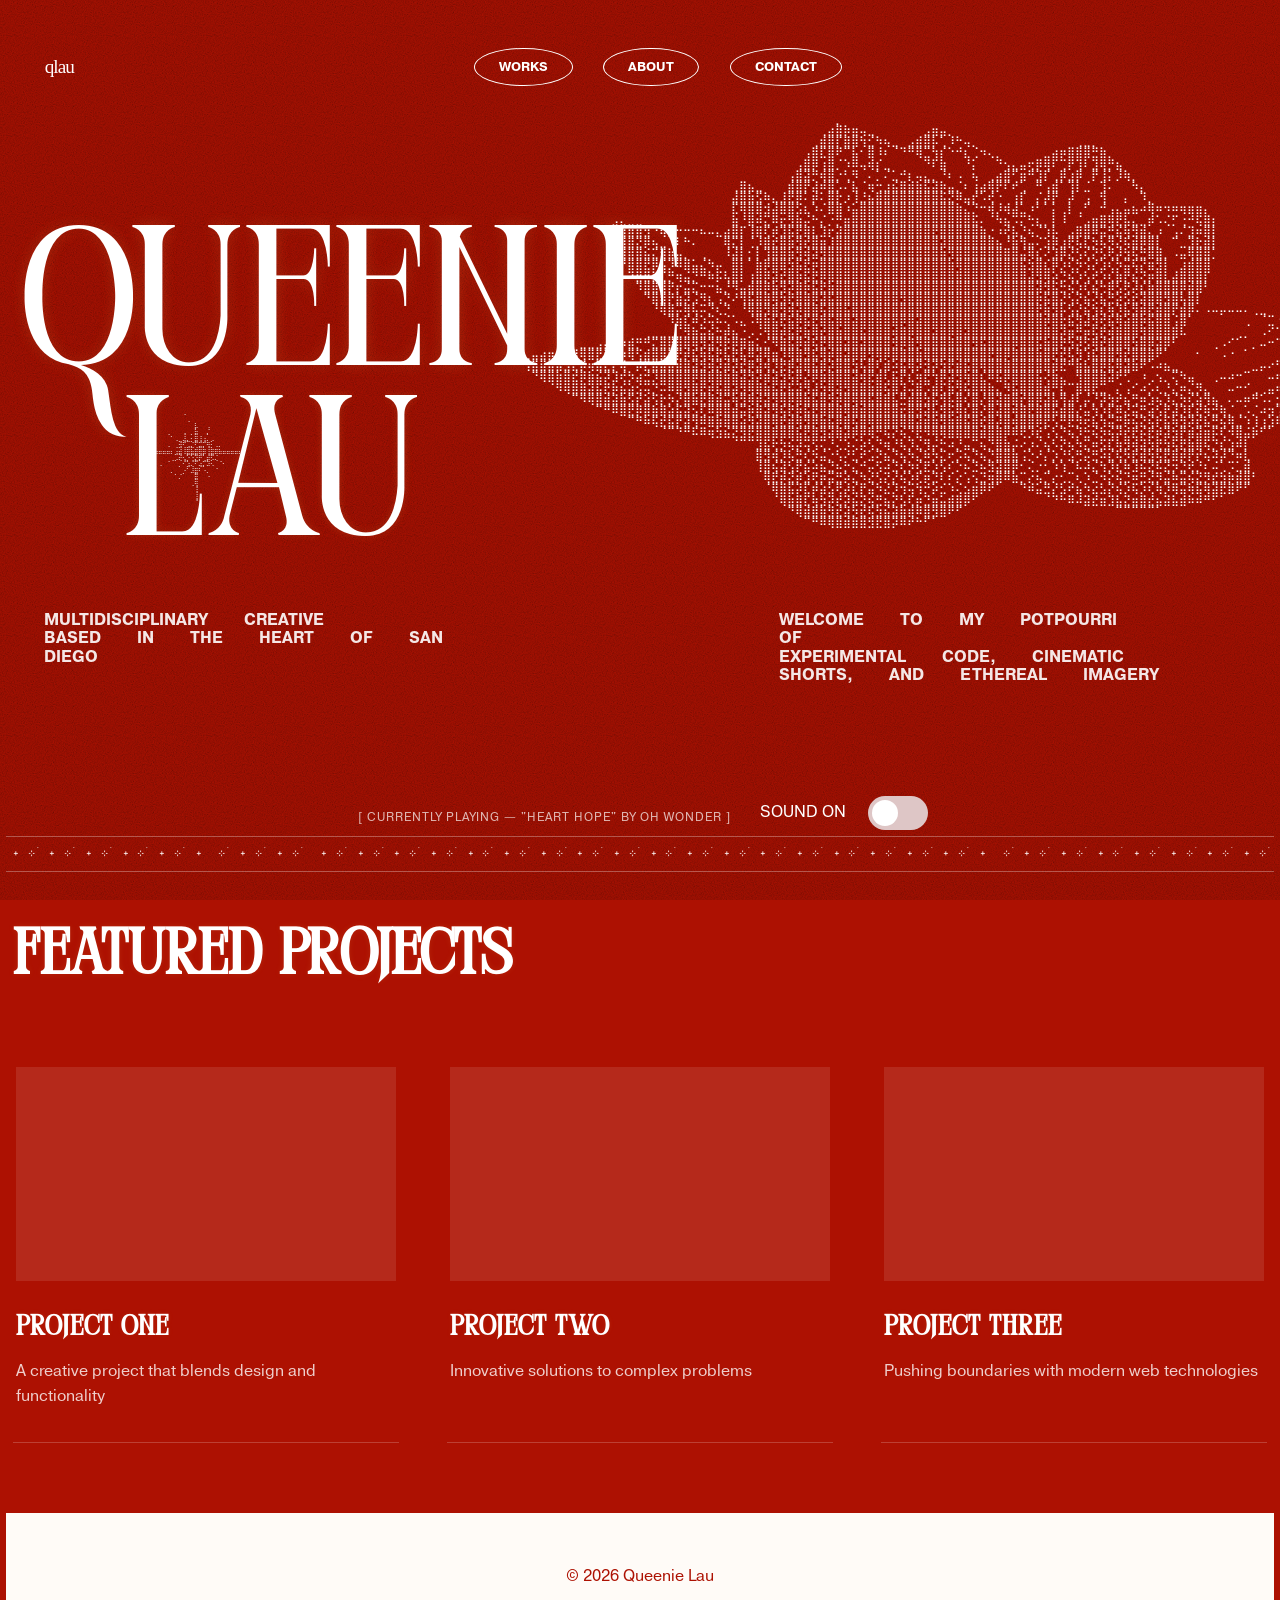
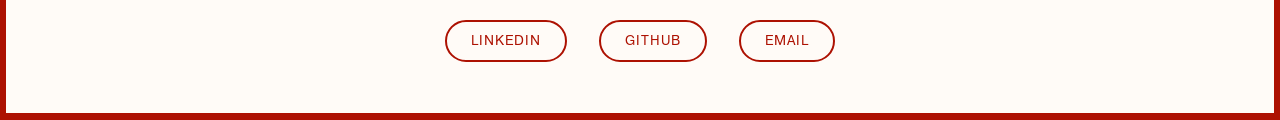
==== index.html @ 5e92e047 "landing page wip" ====
<!doctype html>
<html lang="en">
  <head>
    <meta charset="UTF-8" />
    <meta name="viewport" content="width=device-width, initial-scale=1.0" />
    <title>Queenie Lau - Portfolio</title>
    <link rel="stylesheet" href="styles.css" />
  </head>
  <body>
    <header class="header">
      <nav class="navbar">
        <div class="logo">qlau</div>
        <ul class="nav-links">
          <li><a href="works.html">Works</a></li>
          <li><a href="about.html">About</a></li>
          <li><a href="#contact">Contact</a></li>
        </ul>
      </nav>
    </header>

    <main class="landing">
      <section class="hero">
        <div class="hero-content">
          <div class="hero-title-with-lotus">
            <div>
              <h1 class="hero-title">QUEENIE</h1>
              <div style="position: relative;">
                <h1 class="hero-title-lau">LAU</h1>
                <pre class="hero-lotus-top">⠀⠀⠀⠀⠀⠀⠀⠀⠀⠠⠀⠀⠀⠀⠀⠀⠀⠀⠀⠀⠀⠀⠀
⠀⠀⠀⠀⠀⠀⠀⠀⠀⠀⠠⠀⠀⠀⠀⠀⠀⠀⠀⠀⠀⠀⠀⠀
⠀⠀⠀⠀⠀⠀⠀⠀⠀⠀⠀⠀⡧⠀⠀⠠⠀⠀⠀⠀⠀⠀⠀⠀
⠀⠀⠀⠀⠀⢀⠀⠀⠀⢠⠀⡀⣷⠀⠀⡌⠀⠀⠀⠀⠀⠀⠀⠀
⠀⠀⠀⠀⠀⠀⠁⠠⣀⢼⣄⡂⣿⢸⢰⠄⡠⠀⠀⠀⠀⠀⠀⠀
⠀⠀⠀⠀⠀⠠⠀⢀⣺⢋⣠⣌⢋⣭⡍⢻⡂⠠⠄⠀⠀⠀⠀⠀
⠰⣶⠷⠶⠶⠶⠆⣰⣾⠸⣿⣷⣿⢿⡿⢸⣿⠿⠷⠶⠶⠶⠶⠆
⠀⠀⠀⠀⠀⠀⢀⡠⢞⢢⡑⢑⣝⡟⢁⡾⡫⢌⠀⠀⠀⠀⠀⠀
⠀⠀⠀⠠⠀⠈⠀⠀⡀⠊⣱⢌⠋⢴⡍⠽⠢⠀⠈⠂⠀⠀⠀⠀
⠀⠀⠀⠀⠀⠀⠄⠀⠀⡐⠁⠼⣿⠃⠐⠄⠀⠈⠀⠀⠀⠀⠀⠀
⠀⠀⠀⠀⠀⠀⠀⠁⠌⠀⠀⠀⣿⠀⠀⠐⠀⠀⠀⠀⠀⠀⠀⠀
⠀⠀⠀⠀⠀⠀⠀⠀⠀⠀⠀⠠⢻⠀⠀⠀⠀⠀⠀⠀⠀⠀⠀⠀
⠀⠀⠀⠀⠀⠀⠀⠀⠀⠀⠀⠀⢸⠀⠀⠀⠀⠀⠀⠀⠀⠀⠀⠀
⠀⠀⠀⠀⠀⠀⠀⠀⠀⠀⠀⠀⢸⠀⠀⠀⠀⠀⠀⠀⠀⠀⠀⠀
⠀⠀⠀⠀⠀⠀⠀⠀⠀⠀⠀⠀⠈⠀⠀⠀⠀⠀⠀</pre>
              </div>
            </div>
            <pre class="hero-lotus">
⠀⠀⠀⠀⠀⠀⠀⠀⠀⠀⠀⠀⠀⠀⠀⠀⠀⠀⠀⠀⠀⠀⠀⠀⠀⠀⠀⠀⠀⠀⠀⠀⠀⠀⠀⠀⠀⠀⠀⡀⠀⠀⠀⠀⠀⠀⠀⠀⠀⠀⠀⠀⠀⠀⠀⠀⠀⠀⠀⠀⠀⠀⠀⠀⠀⠀⠀⠀⠀⠀⠀⠀⠀⠀⠀⠀⠀⠀⠀⠀⠀⠀⠀⠀⠀⠀⠀⠀⠀⠀⠀⠀⠀⠀⠀⠀⠀⠀⠀⠀⠀⠀⠀⠀⠀
⠀⠀⠀⠀⠀⠀⠀⠀⠀⠀⠀⠀⠀⠀⠀⠀⠀⠀⠀⠀⠀⠀⠀⠀⠀⠀⠀⠀⠀⠀⠀⠀⠀⠀⠀⠀⠀⢀⣴⣿⡷⣶⢤⣀⠀⠀⠀⠀⠀⠀⣠⣶⣤⡀⠀⠀⠀⠀⠀⠀⠀⠀⠀⠀⠀⠀⠀⠀⠀⠀⠀⠀⠀⠀⠀⠀⠀⠀⠀⠀⠀⠀⠀⠀⠀⠀⠀⠀⠀⠀⠀⠀⠀⠀⠀⠀⠀⠀⠀⠀⠀⠀⠀⠀⠀
⠀⠀⠀⠀⠀⠀⠀⠀⠀⠀⠀⠀⠀⠀⠀⠀⠀⠀⠀⠀⠀⠀⠀⠀⠀⠀⠀⠀⠀⠀⠀⠀⠀⠀⠀⠀⢀⣾⣿⡏⣿⣿⢳⣊⠳⢦⣀⠀⣠⣾⣿⡧⢁⠸⠓⢤⡀⠀⠀⠀⠀⠀⠀⠀⠀⠀⠀⠀⠀⢀⣀⡀⠀⠀⠀⠀⠀⠀⠀⠀⠀⠀⠀⠀⠀⠀⠀⠀⠀⠀⠀⠀⠀⠀⠀⠀⠀⠀⠀⠀⠀⠀⠀⠀⠀
⠀⠀⠀⠀⠀⠀⠀⠀⠀⠀⠀⠀⠀⠀⠀⠀⠀⠀⠀⠀⠀⠀⠀⠀⠀⠀⠀⠀⠀⠀⠀⠀⠀⠀⠀⢠⣿⣏⣿⠟⠉⣧⠂⣿⠸⠆⠈⠙⠛⢿⣉⢳⡎⠑⠚⣆⢈⠲⢄⡀⠀⠀⠀⠀⠀⣀⣴⡶⣿⣿⣿⣛⣷⡀⠀⠀⠀⠀⠀⠀⠀⠀⠀⠀⠀⠀⠀⠀⠀⠀⠀⠀⠀⠀⠀⠀⠀⠀⠀⠀⠀⠀⠀⠀⠀
⠀⠀⠀⠀⠀⠀⠀⠀⠀⠀⠀⠀⠀⠀⠀⠀⠀⠀⠀⠀⠀⠀⠀⠀⠀⠀⠀⠀⠀⠀⠀⠀⠀⠀⢠⣿⡿⢰⣿⡈⠱⠿⢤⢾⡎⣀⠀⠀⠀⠀⠙⠏⣷⠀⠀⠘⡅⠀⠀⠙⢢⣄⣤⢖⡿⢿⠏⢉⡟⢹⠇⣹⢿⡛⣦⠀⠀⠀⠀⠀⠀⠀⠀⠀⠀⠀⠀⠀⠀⠀⠀⠀⠀⠀⠀⠀⠀⠀⠀⠀⠀⠀⠀⠀⠀
⠀⠀⠀⠀⠀⠀⠀⠀⠀⠀⠀⠀⠀⠀⠀⠀⠀⠀⠀⠀⠀⠀⠀⠀⠀⠀⠀⠀⠀⠀⠀⠀⠀⢠⣿⣽⡛⢾⣿⡐⢃⠻⠀⠄⡁⠌⣁⠚⡆⢤⣄⡀⠘⠆⠠⠀⢦⠀⢀⣴⣿⠋⣶⠛⣹⡏⢀⡿⣰⡿⠀⡟⢸⡅⡸⢷⡀⠀⠀⠀⠀⠀⠀⠀⠀⠀⠀⠀⠀⠀⠀⠀⠀⠀⠀⠀⠀⠀⠀⠀⠀⠀⠀⠀⠀
⠀⠀⠀⠀⠀⠀⠀⠀⠀⠀⠀⠀⠀⠀⠀⠀⠀⠀⠀⠀⠀⠀⠀⠀⠀⠀⢀⣿⣦⣀⠀⠀⠀⣾⣿⡟⣼⠾⣿⡡⠌⣧⠈⢶⢒⣰⣮⣿⣾⣷⣯⣽⡷⣤⡈⠆⢰⣴⢿⡟⠏⠞⢁⠀⠛⢠⣾⠁⢹⡇⣈⠀⢹⠄⠀⠀⠳⡄⠀⠀⠀⠀⠀⠀⠀⠀⠀⠀⠀⠀⠀⠀⠀⠀⠀⠀⠀⠀⠀⠀⠀⠀⠀⠀⠀
⠀⠀⠀⠀⠀⠀⠀⠀⠀⠀⠀⠀⠀⠀⠀⠀⠀⠀⠀⠀⠀⠀⠀⠀⠀⠀⣼⣿⣷⣫⠷⣄⣸⣟⡿⠅⡾⠅⣿⡗⡰⢸⣘⣦⣿⣿⣿⣿⣿⣿⣿⣿⣯⣝⠿⣤⡞⠡⢞⠐⠀⢰⡏⠀⡌⡼⡟⠀⡼⠀⢠⠀⢻⠀⠀⡄⠀⠹⡀⠀⠀⠀⠀⠀⠀⠀⠀⠀⠀⠀⠀⠀⠀⠀⠀⠀⠀⠀⠀⠀⠀⠀⠀⠀⠀
⠀⠀⠀⠀⠀⠀⠀⠀⠀⠀⠀⠀⠀⠀⠀⠀⠀⠀⠀⠀⠀⠀⠀⠀⠀⠀⣏⢿⣿⣿⣺⣼⣿⣿⣫⣆⠱⠌⣿⣿⠰⣥⣿⣿⣿⣿⣿⣿⣿⣿⣿⣿⣿⣿⣷⣌⡙⠒⢾⡸⢾⣼⣁⠰⠃⠁⡅⢀⡇⢀⠋⠀⠚⢠⣄⣤⣦⠴⢿⠶⠲⠶⢶⣶⣶⡄⠀⠀⠀⠀⠀⠀⠀⠀⠀⠀⠀⠀⠀⠀⠀⠀⠀⠀⠀
⠀⠀⠀⠀⠀⠀⠀⠀⠀⠀⠀⣠⣄⣀⣀⠀⠀⠀⠀⠀⠀⠀⠀⠀⠀⠀⣷⠘⣿⠾⣍⠿⣖⣻⣷⡬⠓⡌⡐⡛⣶⣿⣿⣿⣿⣿⣿⣿⣿⣿⣿⣿⣿⣿⣿⣿⣯⠄⠈⠳⣦⠩⡍⢓⣆⡀⡇⠸⠀⠈⣠⣶⣿⢿⣟⣧⣄⣀⡾⠡⢌⡋⢐⠚⢯⣿⡆⠀⠀⠀⠀⠀⠀⠀⠀⠀⠀⠀⠀⠀⠀⠀⠀⠀⠀
⠀⠀⠀⠀⠀⠀⠀⠀⠀⠀⠀⢻⣿⣿⣿⣻⠙⢯⣝⠒⠒⠒⠦⠤⣄⣴⣿⡏⢸⣿⢏⡾⣹⣯⣟⣿⣇⣹⡖⣽⣿⣿⣿⣿⣿⣿⣿⣿⣿⣿⣿⣟⣿⣿⣿⣿⣿⣷⡐⠰⢞⣧⡘⢦⡈⢱⡧⠀⣠⣿⣿⠿⣭⣛⣮⢷⣻⣾⣄⡰⠀⢠⠌⣹⠶⣿⡇⠀⠀⠀⠀⠀⠀⠀⠀⠀⠀⠀⠀⠀⠀⠀⠀⠀⠀
⠀⠀⠀⠀⠀⠀⠀⠀⠀⠀⠀⢸⣿⣿⣝⡿⢦⣀⠘⠇⠓⠄⠀⠀⠀⢿⣍⡇⢈⡸⣿⣞⣿⣷⣻⣞⣿⣶⣸⣿⣿⣿⣿⣿⣿⣿⣿⣿⣿⣿⣿⣿⣽⣿⣿⣿⣿⣿⣿⣦⠘⣷⢻⣤⠌⣱⡿⣰⣟⢧⣏⡳⢧⡻⣜⢯⣾⡿⣿⡇⠀⠉⣀⣹⣗⣾⡇⠀⠀⠀⠀⠀⠀⠀⠀⠀⠀⠀⠀⠀⠀⠀⠀⠀⠀
⠀⠀⠀⠀⠀⠀⠀⠀⠀⠀⠀⠀⢿⣿⣿⣮⣍⢻⣷⣤⡀⠀⢀⠀⠀⠸⣼⡇⡂⡇⢹⣿⣿⣷⣻⢾⣽⣻⣿⣿⣿⣿⣿⣿⣿⣿⣿⣿⣿⣿⣿⣿⣷⣻⣿⣿⣿⣿⣿⣿⣿⣿⣬⢿⣎⠜⣹⡿⣜⢣⢎⡝⣣⢟⡼⣳⢯⣛⣿⣿⡀⠠⣤⢿⣿⣿⡁⠀⠀⠀⠀⠀⠀⠀⠀⠀⠀⠀⠀⠀⠀⠀⠀⠀⠀
⠀⠀⠀⠀⠀⠀⠀⠀⠀⠀⠀⠀⠘⣿⣿⣟⡿⣮⡹⠿⣿⣥⣌⠳⡤⠀⣿⡇⠁⣷⡿⣿⣿⣳⣯⣟⡶⣿⣿⣿⣿⣿⣿⣿⣿⣿⣿⣿⣿⣿⣿⣿⣿⣷⢿⣿⣿⣿⣿⣿⣿⣿⣯⣳⣿⣎⡿⡱⢎⡳⢪⡜⣱⢎⡳⣭⢯⡝⣶⣻⡇⠀⣰⣾⣿⣿⠀⠀⠀⠀⠀⠀⠀⠀⠀⠀⠀⠀⠀⠀⠀⠀⠀⠀⠀
⠀⠀⠀⠀⠀⠀⠀⠀⠀⠀⠀⠀⠀⠹⣿⣿⣷⣍⡛⢶⣬⡙⠛⠷⡯⢧⣿⡇⢰⣿⡿⣽⣞⣿⡷⣯⣟⡿⣿⣿⣿⣿⣿⣿⣿⣿⣿⣿⣿⣿⣿⣿⣿⣿⣿⣿⣿⣿⣿⣿⣿⣿⣿⣼⣻⢿⡵⣙⢮⡱⢣⢞⡱⢎⣷⡟⣮⢝⡶⣿⣇⣼⣿⣿⣿⡏⠀⠀⠀⠀⠀⠀⠀⠀⠀⠀⠀⠀⠀⠀⠀⠀⠀⠀⠀
⠀⠀⠀⠀⠀⠀⠀⠀⠀⠀⠀⠀⠀⠀⠹⣿⣿⣿⡟⡖⣬⣍⠒⠒⣦⡘⠻⣤⣾⣿⡿⣷⣻⡽⣿⡷⣯⣟⣷⣿⣿⣿⣿⣿⣿⣿⣿⣿⣿⣿⣿⣿⣿⣿⣿⣿⣿⣿⣿⣿⣿⣿⣿⣿⣽⣻⣯⣓⢮⡱⢏⣮⢓⡿⣣⢟⡼⣎⣷⣿⣿⣿⡿⣾⣿⠃⠀⠀⠀⠀⠀⠀⠀⠀⠀⠀⠀⠀⠀⠀⠀⠀⠀⠀⠀
⠀⠀⠀⠀⠀⠀⠀⠀⠀⠀⠀⠀⠀⠀⠀⠙⣿⣿⡟⣷⡽⣨⠻⣆⢠⡙⠜⢻⣯⣿⣿⢿⣳⣟⣿⣿⡿⣽⣯⣿⣿⣿⣿⣿⣿⣿⣿⣻⣿⣿⣿⣿⣿⣿⣿⣿⣿⣿⣿⣿⣿⣿⣿⣿⡷⣯⣿⣜⢣⡝⣮⢜⣧⣛⡵⣫⣞⣽⣿⣿⣻⣿⢧⣿⡇⠀⠀⠀⠀⠀⠀⠀⠀⠀⠀⠀⠀⠀⠀⠀⠀⠀⠀⠀⠀
⠀⠀⠀⠀⠀⠀⠀⠀⠀⠀⠀⠀⠀⠀⠀⠀⠘⢿⣿⡭⢿⢧⠭⡙⢆⡙⠀⠘⢿⣿⣻⣿⣻⢾⡽⣿⣿⢯⣿⣿⣯⣿⣿⣿⣿⣿⣿⣿⣿⣿⣿⣿⣿⣿⣿⣿⣿⣿⣿⣿⣿⣿⣿⣿⣟⣷⣻⡧⢫⡜⣮⢳⣎⢷⡹⣧⣻⣾⣟⣾⣿⡟⣾⡿⠄⠠⠤⡤⠤⠤⠄⢀⣀⠀⠀⠀⠀⠀⠀⠀⠀⠀⠀⠀⠀
⠀⠀⠀⠀⠀⠀⠀⠀⠀⠀⠀⠀⠀⠀⠀⠀⠀⠀⠹⣷⣏⠾⡱⢭⠦⢌⠡⣄⠨⢿⣷⣯⣟⣯⡿⣯⣟⣿⣯⣿⣿⣽⣿⣿⣿⣿⣿⡿⣿⣽⣿⣿⣿⣿⣿⣿⣿⣿⣿⣿⣿⣿⣿⣿⣿⡾⣿⣗⣯⣻⣼⣻⢞⣯⢿⣵⣿⡷⣯⣿⣿⢨⣿⠁⠀⠀⠀⠀⠀⠀⢀⠀⠈⣉⠐⠦⢄⡀⠀⠀⠀⠀⠀⠀⠀
⠀⠀⠀⠀⠀⠀⠀⠀⠀⠀⠀⠀⠀⠀⠀⢀⣀⣀⣀⣈⣻⣷⣭⣮⣓⡾⣦⠐⡠⠨⢻⣿⡾⣯⣟⣷⢿⣞⣿⣷⣿⣿⣯⣿⣿⣿⢾⣿⡿⣿⣿⣽⣿⡿⣿⣽⣿⣿⣿⣿⣿⣿⣿⣿⣿⣿⣿⡽⣶⣛⡶⢯⣟⢾⣿⣿⣿⣻⣿⣿⣿⣿⠧⠀⠀⠀⠀⠀⠀⢀⡀⠀⠠⠊⠁⠀⣀⡉⠓⡦⣄⠀⠀⠀⠀
⠀⠀⠀⠀⠀⠀⠀⣀⣀⣠⣤⣶⡶⣾⡛⠛⣍⣿⣿⣿⣿⢿⣻⣽⡻⣟⡿⣿⣶⣅⣊⠻⣿⣯⡿⣾⢯⣟⣿⣿⣽⣿⣽⣿⣿⣿⣻⡿⣿⣻⣿⣿⣿⣿⣿⣿⣻⣯⣿⣿⣿⡿⣿⣿⣯⣷⣿⣟⣳⡽⣫⢿⣞⣿⣿⣿⣳⣿⡿⣽⡿⠃⠀⠀⠀⠀⢀⠠⠊⠁⠀⡀⠤⠒⠉⠉⠀⠀⢠⡽⣜⣛⡶⣄⠀
⣀⣤⣴⣶⣶⣿⣿⢿⣿⣟⣳⣎⡵⢿⢫⣾⣿⣿⣿⣟⡾⣯⢷⣯⣟⣧⣟⣧⠿⣽⢿⣶⡹⢿⣿⣻⣯⢿⡾⣿⣽⣿⣿⣻⢿⡿⣿⣿⣿⣷⣿⣿⣿⣿⣿⣿⣿⣿⣟⣿⡿⣿⣿⣿⣷⣿⣟⣞⢧⣻⢱⣯⣿⣿⣻⣞⣿⣿⣿⠟⠁⠀⠀⠀⠂⠀⠀⠠⠐⠀⠁⠀⠀⠀⠀⣀⣡⠴⢓⣫⣭⣷⣿⣿⠃
⢻⣿⣿⣿⣿⣻⣞⡯⢶⣽⣌⡏⢿⠒⡾⣏⣿⣿⣿⣾⣿⣽⣻⢾⡽⣾⡽⣞⡿⣽⢾⡹⣟⡿⣽⣿⣯⣿⡽⣿⣿⣳⢧⣿⢏⣾⠵⣯⢿⡽⣺⡽⣳⣟⣾⣯⣿⢿⣿⣿⣿⣿⣿⣿⣿⣿⣾⣟⠛⣷⣧⣿⡿⣯⢿⣽⣷⠟⠡⠴⣦⣀⠀⠀⠀⠀⠀⠀⠀⠀⠀⣀⡤⠔⠋⠁⠀⠠⢏⣙⣥⣿⣿⠃⠀
⠀⠙⢿⣿⣷⣿⣞⡿⣷⣮⡽⣹⢞⡳⣴⣚⡹⣿⣿⣿⣿⡿⣿⣿⣿⣷⣿⣽⣻⡽⣾⣽⣳⢯⡿⣜⡿⣷⣿⣿⣿⣽⢾⣟⣾⢇⣯⡟⣎⢶⣟⢳⡿⣽⣻⢷⣿⣎⠿⣯⡿⣿⣿⣿⣯⢜⣷⣄⠀⢻⣿⣿⣿⣽⠟⢋⠀⠰⢀⢢⡀⢍⠳⣤⠀⠀⢀⠤⠴⠒⠉⠀⠀⠤⠖⠉⣀⣥⡶⢯⣙⡾⠃⠀⠀
⠀⠀⠀⠈⠻⢿⣿⣿⣽⣯⣟⡷⣮⣵⣪⢭⡙⠭⠿⣿⣻⣿⣟⡾⣯⣿⣽⣻⢿⣿⣷⣯⣟⣯⣽⣻⣼⣳⢿⣽⣻⣿⣿⣷⣿⢯⣿⣹⢬⣿⡩⣾⢏⣷⣻⢯⣿⢿⣷⣄⠻⣯⣿⣿⣿⣾⡛⣏⠉⣿⢿⣟⣉⠀⡌⢠⠊⠴⡡⢆⡘⣌⠶⣌⡻⣄⠀⠀⠤⠒⠊⢀⢀⣤⠶⢛⠋⡅⣎⣷⠟⠁⠀⠀⠀
⠀⠀⠀⠀⠀⠀⠉⠻⢿⣿⣾⣽⣷⣫⡞⣵⢫⡗⡳⡜⣿⣷⣟⣿⣾⣭⢷⣻⢿⡾⣽⣻⢿⡿⣿⣷⣯⣿⣻⡾⣿⢿⣿⣯⣿⣿⣧⣛⣾⣿⣳⣯⢻⡧⣿⢎⣿⡜⣿⣽⣿⣿⡞⣿⡿⣽⣧⢻⣼⠇⡬⡘⡽⣳⠞⣦⢛⠶⣱⢦⡹⣌⡳⢎⣵⢻⣦⠀⠄⠤⠶⠛⠡⠄⣂⠡⣼⣼⡿⠋⠀⠀⠀⠀⠀
⠀⠀⠀⠀⠀⠀⠀⠀⠀⠉⠛⠿⣿⣟⡿⣿⣷⣿⣵⣯⣽⣢⢏⠿⣿⣿⣾⣭⡷⣿⣽⣻⢯⣟⡷⣯⣟⣿⣿⣿⢿⣿⣾⣿⣿⣿⣿⣖⣿⣻⣽⣧⣻⣯⢿⣎⣿⡜⣿⣼⣿⢾⣿⣟⣿⣿⣯⣾⣿⡜⣥⢳⡱⣏⠿⣜⣭⡛⣴⢣⡟⣼⡹⣏⣞⢷⣚⢷⡈⢀⠡⡈⠴⣲⢩⣾⡿⠋⠀⠀⠀⠀⠀⠀⠀
⠀⠀⠀⠀⠀⠀⠀⠀⠀⠀⠀⠀⠀⠉⠛⠷⢯⣞⣯⡟⣽⢻⠿⣿⣷⣿⣿⣵⣻⣽⣿⢿⣟⣾⢿⣻⡿⣷⣯⡿⣿⢯⣿⢿⣿⣿⣿⣿⣿⣽⣾⣷⣻⣷⣿⣯⣿⣞⣿⡼⣿⢾⣿⣿⡿⣟⢣⡛⣟⡻⢖⣧⢳⣭⣛⡷⢮⣝⢮⡗⣯⢷⣻⡽⣞⣧⣛⢮⢿⣈⠱⢸⢰⣱⠿⠉⠀⠀⠀⠀⠀⠀⠀⠀⠀
⠀⠀⠀⠀⠀⠀⠀⠀⠀⠀⠀⠀⠀⠀⠀⠀⠀⠈⠉⠙⠛⠯⠿⢶⣳⣮⣝⣻⣟⣿⣿⣿⣿⣿⣯⣟⣿⣻⣽⣿⣽⡿⡿⢿⡛⢯⡝⢮⡙⣟⠻⢿⢿⣿⣿⣿⣿⣾⣿⣿⡿⠿⢟⡹⣞⢡⢣⡙⢦⡹⣓⢮⡳⢮⡽⣞⣟⡮⣟⡾⣽⣳⡟⣾⣽⣶⡯⢏⠺⣿⣬⡷⠋⠁⠀⠀⠀⠀⠀⠀⠀⠀⠀⠀⠀
⠀⠀⠀⠀⠀⠀⠀⠀⠀⠀⠀⠀⠀⠀⠀⠀⠀⠀⠀⠀⠀⠀⠀⠀⠀⠀⠈⠉⠉⣹⣯⢗⡳⢮⡽⢭⢫⢍⡘⢌⡱⢌⡵⢣⡙⢶⡘⢧⡹⣌⢻⡬⡓⠴⡘⣤⡉⢦⡙⣿⣷⡬⠔⡰⠌⢦⠣⡝⢦⠳⣍⠶⣫⣏⢷⣻⢾⣽⣳⣟⣳⢯⣟⣷⣿⢯⡙⣎⣱⠾⡇⠀⠀⠀⠀⠀⠀⠀⠀⠀⠀⠀⠀⠀⠀
⠀⠀⠀⠀⠀⠀⠀⠀⠀⠀⠀⠀⠀⠀⠀⠀⠀⠀⠀⠀⠀⠀⠀⠀⠀⠀⠀⠀⠀⣿⣻⢾⡹⢧⣛⢎⡳⣬⡐⢣⠜⣃⠞⣡⠝⣦⡙⢦⠳⣌⠷⡳⣍⠖⡩⢦⡙⢦⡙⣿⣿⣷⢨⡑⠜⡌⡱⡘⣣⢛⡬⣛⠵⣎⢯⡳⣟⣾⣳⢯⣟⣿⡾⡟⡞⢦⠽⡼⠙⠶⣇⠀⠀⠀⠀⠀⠀⠀⠀⠀⠀⠀⠀⠀⠀
⠀⠀⠀⠀⠀⠀⠀⠀⠀⠀⠀⠀⠀⠀⠀⠀⠀⠀⠀⠀⠀⠀⠀⠀⠀⠀⠀⠀⠀⢸⣿⢮⣽⢣⡟⣮⠵⣦⣙⠦⡓⣌⠚⡤⢫⠴⣙⢎⡳⢎⣟⡱⢣⠎⡑⠦⣙⠦⣻⣽⣿⡿⠂⢌⡐⢂⠱⢱⠈⠧⠼⣌⢳⡹⣎⠷⣹⠮⣝⠯⣝⡲⣙⢞⡘⠆⠬⢁⠩⣁⣾⠀⠀⠀⠀⠀⠀⠀⠀⠀⠀⠀⠀⠀⠀
⠀⠀⠀⠀⠀⠀⠀⠀⠀⠀⠀⠀⠀⠀⠀⠀⠀⠀⠀⠀⠀⠀⠀⠀⠀⠀⠀⠀⠀⠀⢿⣟⡾⣝⡾⣱⢟⡶⣭⣛⡵⣌⠳⣜⢣⡝⡜⢮⡱⢏⡶⣙⠇⠎⡔⢡⢢⣙⢶⣿⠿⣷⡉⡔⢦⡉⡔⢂⡉⢆⠱⣈⠲⡕⢮⣙⠶⣛⣜⡻⣬⠷⣭⢮⣝⡻⣞⣳⡷⣾⣿⠃⠀⠀⠀⠀⠀⠀⠀⠀⠀⠀⠀⠀⠀
⠀⠀⠀⠀⠀⠀⠀⠀⠀⠀⠀⠀⠀⠀⠀⠀⠀⠀⠀⠀⠀⠀⠀⠀⠀⠀⠀⠀⠀⠀⠈⢿⣿⣯⡽⣏⡾⣵⣣⢟⡼⣎⡟⣬⠳⣜⡹⢲⢭⢳⡚⡵⣊⠱⢌⣢⣶⡿⠟⠁⠀⠀⠙⠾⣥⣛⡜⣣⠞⣦⠳⣔⣣⡝⢮⡱⢯⡱⢎⢷⡹⢿⣭⢷⣯⢿⣽⣟⣿⠟⠋⠀⠀⠀⠀⠀⠀⠀⠀⠀⠀⠀⠀⠀⠀
⠀⠀⠀⠀⠀⠀⠀⠀⠀⠀⠀⠀⠀⠀⠀⠀⠀⠀⠀⠀⠀⠀⠀⠀⠀⠀⠀⠀⠀⠀⠀⠈⢿⣷⣿⣏⢷⣳⡽⣞⡽⣮⣝⢮⣛⣦⡝⣣⢏⡶⣙⣶⣥⣾⣿⡿⠋⠀⠀⠀⠀⠀⠀⠀⠀⠈⠙⠓⠿⠼⣽⣞⣶⣹⣧⣝⣶⣿⣞⣦⣽⣧⣾⠷⠾⠛⠋⠁⠀⠀⠀⠀⠀⠀⠀⠀⠀⠀⠀⠀⠀⠀⠀⠀⠀
⠀⠀⠀⠀⠀⠀⠀⠀⠀⠀⠀⠀⠀⠀⠀⠀⠀⠀⠀⠀⠀⠀⠀⠀⠀⠀⠀⠀⠀⠀⠀⠀⠀⠙⢿⣾⣿⣷⣻⣞⣽⡳⣞⢯⣳⣮⣽⣷⣾⠿⣿⣻⣿⠟⠋⠀⠀⠀⠀⠀⠀⠀⠀⠀⠀⠀⠀⠀⠀⠀⠀⠀⠀⠀⠉⠉⠉⠉⠉⠁⠀⠀⠀⠀⠀⠀⠀⠀⠀⠀⠀⠀⠀⠀⠀⠀⠀⠀⠀⠀⠀⠀⠀⠀⠀
⠀⠀⠀⠀⠀⠀⠀⠀⠀⠀⠀⠀⠀⠀⠀⠀⠀⠀⠀⠀⠀⠀⠀⠀⠀⠀⠀⠀⠀⠀⠀⠀⠀⠀⠀⠉⠛⠿⢿⣿⣾⣿⣿⣻⣟⣿⡽⠿⠞⠓⠋⠁⠀⠀⠀⠀⠀⠀⠀⠀⠀⠀⠀⠀⠀⠀⠀⠀⠀⠀⠀⠀⠀⠀⠀⠀⠀⠀⠀⠀⠀⠀⠀⠀⠀⠀⠀⠀⠀⠀⠀⠀⠀⠀⠀⠀⠀⠀⠀⠀⠀⠀⠀⠀⠀

            </pre>

        </div>
        <div class="hero-subtitle-container">
          <h2 class="hero-subtitle">MULTIDISCIPLINARY CREATIVE <br> BASED IN THE HEART OF SAN DIEGO</h2>⠀⠀⠀⠀⠀⠀⠀⠀⠀⠀⠀⠀⠀⠀⠀⠀⠀⠀⠀⠀
          <h2 class="hero-subtitle" id="subtitle-right">welcome to my potpourri of <br> experimental code, cinematic <br> shorts, and ethereal imagery</h2>
      </section>

      <div class="song-container">
        <div class="current-song">
            <p>[  CURRENTLY PLAYING — "HEART HOPE" BY OH WONDER  ]</p>
        </div>
           <div class="sound-on">
            <p>SOUND ON</p>
        </div>
        <label class="switch">
          <input type="checkbox">
          <span class="slider round"></span>
        </label>
      </div>

      <div class="divider">
        <pre>˖ ⊹ ࣪ ˖ ⊹ ࣪ ˖ ⊹ ࣪ ˖ ⊹ ࣪ ˖ ⊹ ࣪ ˖  ⊹ ࣪ ˖ ⊹ ࣪ ˖ ⊹ ࣪  ˖ ⊹ ࣪ ˖ ⊹ ࣪ ˖ ⊹ ࣪ ˖ ⊹ ࣪ ˖ ⊹ ࣪ ˖ ⊹ ࣪ ˖ ⊹ ࣪ ˖ ⊹ ࣪ ˖ ⊹ ࣪ ˖ ⊹ ࣪ ˖ ⊹ ࣪ ˖ ⊹ ࣪ ˖ ⊹ ࣪ ˖ ⊹ ࣪ ˖ ⊹ ࣪ ˖ ⊹ ࣪ ˖ ⊹ ࣪ ˖ ⊹ ࣪ ˖  ⊹ ࣪ ˖ ⊹ ࣪ ˖ ⊹ ࣪ ˖ ⊹ ࣪ ˖ ⊹ ࣪ ˖ ⊹ ࣪ ˖ ⊹ ࣪ ˖ ⊹ ࣪ ˖ ⊹ ࣪ ˖ ⊹ ࣪ ˖ ⊹ ࣪ ˖ ⊹ ࣪ ˖ ⊹ ࣪ ˖ ⊹ ࣪ ˖</pre>
      </div>

      <section class="featured-work">
        <h2>Featured Projects</h2>
        <div class="projects-grid">
          <div class="project-card">
            <div class="project-image"></div>
            <h3>Project One</h3>
            <p>A creative project that blends design and functionality</p>
          </div>
          <div class="project-card">
            <div class="project-image"></div>
            <h3>Project Two</h3>
            <p>Innovative solutions to complex problems</p>
          </div>
          <div class="project-card">
            <div class="project-image"></div>
            <h3>Project Three</h3>
            <p>Pushing boundaries with modern web technologies</p>
          </div>
        </div>
      </section>
    </main>

    <footer class="footer">
      <p>&copy; 2026 Queenie Lau</p>
      <div class="social-links">
        <a href="#">LinkedIn</a>
        <a href="#">GitHub</a>
        <a href="#">Email</a>
      </div>
    </footer>
  </body>
</html>
---- styles.css ----
@font-face {
    font-family: 'Perandory';
    src: url('/fonts/Perandory-Regular.otf') format('opentype');
}

@font-face {
    font-family: 'Sugar';
    src: url('/fonts/sugar.otf') format('opentype');
}

@font-face {
    font-family: 'Pragmatica';
    font-weight: 400;
    src: url('/fonts/fonnts.com-Pragmatica_Book.otf') format('opentype');
}

@font-face {
    font-family: 'Pragmatica';
    font-weight: 700;
    src: url('/fonts/fonnts.com-Pragmatica_Bold.otf') format('opentype');
}

* {
    margin: 0;
    padding: .2rem;
    box-sizing: border-box;
}

:root {
    --primary-red: #AD1102;
    --secondary-white: #FFFBF7;
    --text-white: #FFFFFF;
    --font-serif: 'Perandory';
    --font-sans: 'Pragmatica', -apple-system, BlinkMacSystemFont, 'Segoe UI', sans-serif;
}


body {
    font-family: var(--font-sans);
    color: var(--text-white);
    line-height: 1.6;
    background-color: var(--primary-red);
    overflow-x: hidden;
    position: relative;
}

body::before {
    content: '';
    position: fixed;
    top: 0;
    left: 0;
    width: 100%;
    height: 100%;
    pointer-events: none;
    background-image: 
        url('data:image/svg+xml;charset=utf-8,<svg xmlns="http://www.w3.org/2000/svg" width="100" height="100"><filter id="noise"><feTurbulence type="fractalNoise" baseFrequency="0.9" numOctaves="4" result="noise"/><feColorMatrix in="noise" type="saturate" values="0.3"/></filter><rect width="100" height="100" fill="rgba(0,0,0,0.02)" filter="url(%23noise)"/></svg>');
    z-index: 1;
    mix-blend-mode: multiply;
}

/* Header & Navigation */
.header {
    background-color: transparent;
    color: var(--text-white);
    padding: 2rem 2rem;
    position: sticky;
    top: 0;
    z-index: 101;
}

.navbar {
    display: flex;
    justify-content: space-between;
    align-items: center;
    max-width: 1400px;
    margin: 0 auto;
}

.logo {
    font-family: 'Sugar';
    font-size: 1.2rem;
    font-weight: 400;
    letter-spacing: -1px;
    text-transform: lowercase;
}

.nav-links {
    display: flex;
    list-style: none;
    gap: 1.5rem;
    flex: 1;
    justify-content: center;
}

.nav-links a {
    color: var(--text-white);
    text-decoration: none;
    font-weight: 600;
    font-size: 0.8rem;
    text-transform: uppercase;
    border: .5px solid var(--text-white);
    padding: 0.5rem 1.5rem;
    border-radius: 90%;
    transition: all 0.3s ease;
    display: inline-block;
}

.nav-links a:hover,
.nav-links a.active {
    background-color: var(--text-white);
    color: var(--primary-red);
}

/* Main Content */
main {
    margin: 0;
    padding: 0;
    position: relative;
    z-index: 2;
}

/* Hero Section */
.hero {
    display: flex;
    flex-direction: column;
    justify-content: center;
    min-height: 70vh;
    margin-bottom: 2rem;
}

.hero-content {
    margin-top: 2%;
    display: flex;
    flex-direction: column;
    gap: 2rem;
}

.hero-title-with-lotus {
    display: flex;
    gap: 2rem;
    align-items: flex-start;
}

.hero-lotus {
    font-size: .7rem;
    font-family: monospace;
    line-height: 1;
    padding: 0;
    white-space: pre;
    letter-spacing: 0;
    position: absolute;
    justify-content: right;
    margin-left: 40%;
    margin-right: 2%;
    top: -1%;
}

.hero-lotus-top {
    font-size: .4rem;
    font-family: monospace;
    line-height: 1;
    padding: 0;
    margin: 0;
    white-space: pre;
    letter-spacing: 0;
    position: absolute;
    left: 19%;
    top: -15%;
    overflow: visible;
}

.hero-title {
    font-family: var(--font-serif);
    font-size: 12.5rem;
    font-weight: 400;
    line-height: 1.1;
    color: var(--text-white);
    text-transform: uppercase;
    letter-spacing: 2px;
    text-shadow: 0 0 15px rgba(255, 180, 80, 0.15);
}

.hero-title-lau {
    font-family: var(--font-serif);
    font-size: 12.5rem;
    font-weight: 400;
    line-height: .5;
    color: var(--text-white);
    text-transform: uppercase;
    letter-spacing: 2px;
    text-shadow: 0 0 8px rgba(255, 180, 80, 0.15);
    margin-left: 15%;
}

.hero-subtitle {
    font-size: 1rem;
    color: rgba(255, 255, 255, 0.9);
    font-weight: 600;
    letter-spacing: 0;
    word-spacing: 2rem;
}

.hero-subtitle-container {
    display: flex;
    flex-direction: row;
    justify-content: space-between;
    text-transform: uppercase;
    margin: 2%;
    line-height: 115%;
}

#subtitle-right {
    text-align: left;
    justify-content: right;
    margin-right: 5%;
}

.current-song {
    font-size: 0.75rem;
    color: rgba(255, 255, 255, 0.7);
    font-family: var(--font-sans);
    text-transform: uppercase;
    letter-spacing: 1px;
    margin-top: .5rem;
    display: flex;
    justify-content: center;
    align-items: center;
}

/* The switch - the box around the slider */
.switch {
    position: relative;
    display: inline-block;
    width: 60px;
    height: 34px;
}

/* Hide default HTML checkbox */
.switch input {
    opacity: 0;
    width: 0;
    height: 0;
}

/* The slider */
.slider {
    position: absolute;
    cursor: pointer;
    top: 0;
    left: 0;
    right: 0;
    bottom: 0;
    background-color: #dec6c6;
    -webkit-transition: .4s;
    transition: .4s;
}

.slider:before {
    position: absolute;
    content: "";
    height: 26px;
    width: 26px;
    left: 4px;
    bottom: 4px;
    background-color: white;
    -webkit-transition: .4s;
    transition: .4s;
}

input:checked+.slider {
    background-color: #a2c9a2;
}

input:focus+.slider {
    box-shadow: 0 0 1px #fcefee;
}

input:checked+.slider:before {
    -webkit-transform: translateX(26px);
    -ms-transform: translateX(26px);
    transform: translateX(26px);
}

/* Rounded sliders */
.slider.round {
    border-radius: 34px;
}

.slider.round:before {
    border-radius: 50%;
}

.song-container {
    display: flex;
    align-items: center;
    gap: 1rem;
    justify-content: center;
    margin-top: 1rem;
}

.cta-buttons {
    display: flex;
    gap: 2rem;
    margin-top: 2rem;
    justify-content: center;
}

.btn {
    padding: 0.75rem 2.5rem;
    font-size: 0.9rem;
    border: 2px solid var(--text-white);
    border-radius: 30px;
    cursor: pointer;
    text-decoration: none;
    font-weight: 500;
    transition: all 0.3s ease;
    display: inline-block;
    text-transform: uppercase;
    letter-spacing: 1.5px;
    font-family: var(--font-sans);
}

.btn-primary {
    background-color: var(--text-white);
    color: var(--primary-red);
}

.btn-primary:hover {
    transform: translateY(-3px);
    box-shadow: 0 10px 30px rgba(0, 0, 0, 0.3);
}

.btn-secondary {
    background-color: transparent;
    color: var(--text-white);
    border: 2px solid var(--text-white);
}

.btn-secondary:hover {
    background-color: var(--text-white);
    color: var(--primary-red);
    transform: translateY(-3px);
}

.hero-visual {
    margin-top: 3rem;
    height: 0;
}

.divider {
    border-top: 1px solid rgba(255, 255, 255, 0.3);
}

/* Featured Work Section */
.featured-work {
    margin-bottom: 4rem;
    border-top: 1px solid rgba(255, 255, 255, 0.3);
    padding-top: 2rem;
}

.featured-work h2 {
    font-family: var(--font-serif);
    font-size: 4rem;
    margin-bottom: 3rem;
    color: var(--text-white);
    text-transform: uppercase;
    letter-spacing: 1px;
    text-shadow: 0 0 6px rgba(255, 180, 80, 0.12);
}

.projects-grid {
    display: grid;
    grid-template-columns: repeat(auto-fit, minmax(300px, 1fr));
    gap: 3rem;
}

.project-card {
    background-color: transparent;
    border-radius: 0;
    overflow: visible;
    transition: transform 0.3s ease;
    cursor: pointer;
    padding-bottom: 2rem;
    border-bottom: 1px solid rgba(255, 255, 255, 0.2);
}

.project-card:hover {
    transform: translateY(-5px);
}

.project-image {
    width: 100%;
    aspect-ratio: 16/9;
    background-color: rgba(255, 255, 255, 0.1);
    display: flex;
    align-items: center;
    justify-content: center;
    border-radius: 0;
    margin-bottom: 1.5rem;
}

.project-card h3 {
    font-family: var(--font-serif);
    font-size: 1.8rem;
    padding: 0;
    color: var(--text-white);
    text-transform: uppercase;
    letter-spacing: 1px;
    margin-bottom: 0.5rem;
    text-shadow: 0 0 5px rgba(255, 180, 80, 0.1);
}

.project-card p {
    padding: 0;
    color: rgba(255, 255, 255, 0.8);
    font-size: 1rem;
}

/* Footer */
.footer {
    background-color: var(--secondary-white);
    color: var(--primary-red);
    padding: 3rem 2rem;
    text-align: center;
    margin-top: 4rem;
}

.footer p {
    color: var(--primary-red);
    font-size: 1rem;
    font-family: var(--font-sans);
}

.social-links {
    display: flex;
    justify-content: center;
    gap: 2rem;
    margin-top: 1.5rem;
}

.social-links a {
    color: var(--primary-red);
    text-decoration: none;
    font-weight: 500;
    font-size: 0.85rem;
    text-transform: uppercase;
    letter-spacing: 1px;
    border: 2px solid var(--primary-red);
    padding: 0.5rem 1.5rem;
    border-radius: 30px;
    transition: all 0.3s ease;
}

.social-links a:hover {
    background-color: var(--primary-red);
    color: var(--secondary-white);
}

/* About Page */
.about-container {
    max-width: 1000px;
    margin: 0 auto;
    padding: 3rem 0;
}

.about-header {
    text-align: center;
    margin-bottom: 4rem;
    border-bottom: 1px solid rgba(255, 255, 255, 0.2);
    padding-bottom: 2rem;
}

.about-header h1 {
    font-family: var(--font-serif);
    font-size: 4rem;
    margin-bottom: 1rem;
    color: var(--text-white);
    text-transform: uppercase;
    letter-spacing: 2px;
    text-shadow: 0 0 6px rgba(255, 180, 80, 0.12);
}

.about-content {
    display: grid;
    grid-template-columns: 1fr 1fr;
    gap: 4rem;
    align-items: start;
}

.about-text {
    line-height: 1.8;
}

.about-text p {
    margin-bottom: 1.5rem;
    font-size: 1rem;
    color: rgba(255, 255, 255, 0.9);
    font-family: var(--font-sans);
}

.about-image {
    background-color: rgba(255, 255, 255, 0.1);
    border-radius: 0;
    aspect-ratio: 4/5;
    display: flex;
    align-items: center;
    justify-content: center;
    border: 1px solid rgba(255, 255, 255, 0.2);
}

.skills-section {
    margin-top: 3rem;
    padding-top: 3rem;
    border-top: 1px solid rgba(255, 255, 255, 0.2);
}

.skills-section h2 {
    font-family: var(--font-serif);
    font-size: 2rem;
    margin-bottom: 1.5rem;
    color: var(--text-white);
    text-transform: uppercase;
    letter-spacing: 1px;
    text-shadow: 0 0 5px rgba(255, 180, 80, 0.1);
}

.skills-grid {
    display: grid;
    grid-template-columns: repeat(auto-fit, minmax(120px, 1fr));
    gap: 1rem;
}

.skill-tag {
    background-color: transparent;
    padding: 0.75rem 1rem;
    border-radius: 0;
    text-align: center;
    font-weight: 500;
    border: 1px solid rgba(255, 255, 255, 0.3);
    font-size: 0.85rem;
    text-transform: uppercase;
    letter-spacing: 0.5px;
    color: rgba(255, 255, 255, 0.9);
}

/* Works Page */
.works-container {
    max-width: 1200px;
    margin: 0 auto;
    padding: 3rem 0;
}

.works-header h1 {
    font-family: var(--font-serif);
    font-size: 5rem;
    margin-bottom: 3rem;
    color: var(--text-white);
    text-transform: uppercase;
    letter-spacing: 2px;
    text-shadow: 0 0 8px rgba(255, 180, 80, 0.15);
}

.works-grid {
    display: grid;
    grid-template-columns: 1fr;
    gap: 4rem;
}

.work-item {
    background-color: transparent;
    border-radius: 0;
    overflow: visible;
    transition: all 0.3s ease;
    padding-bottom: 2rem;
    border-bottom: 1px solid rgba(255, 255, 255, 0.2);
}

.work-item:hover {
    transform: translateY(-5px);
}

.work-image {
    width: 100%;
    aspect-ratio: 16/10;
    background-color: rgba(255, 255, 255, 0.1);
    display: flex;
    align-items: center;
    justify-content: center;
    border-radius: 0;
    margin-bottom: 2rem;
    border: 1px solid rgba(255, 255, 255, 0.1);
}

.work-info {
    padding: 0;
}

.work-info h3 {
    font-family: var(--font-serif);
    font-size: 2.5rem;
    margin-bottom: 0.5rem;
    color: var(--text-white);
    text-transform: uppercase;
    letter-spacing: 1px;
    text-shadow: 0 0 6px rgba(255, 180, 80, 0.12);
}

.work-category {
    font-size: 0.8rem;
    color: rgba(255, 255, 255, 0.7);
    font-weight: 500;
    margin-bottom: 1rem;
    text-transform: uppercase;
    letter-spacing: 1px;
}

.work-description {
    color: rgba(255, 255, 255, 0.85);
    margin-bottom: 1.5rem;
    font-size: 1rem;
    line-height: 1.7;
}

.work-tags {
    display: flex;
    flex-wrap: wrap;
    gap: 1rem;
}

.work-tag {
    background-color: transparent;
    color: var(--text-white);
    padding: 0.5rem 1rem;
    border-radius: 20px;
    font-size: 0.8rem;
    border: 1px solid rgba(255, 255, 255, 0.4);
    text-transform: uppercase;
    letter-spacing: 0.5px;
}

/* Responsive Design */
@media (max-width: 768px) {
    .hero {
        min-height: auto;
        padding: 2rem 0 0 0;
    }

    .hero-title-with-lotus {
        flex-direction: column;
        gap: 1rem;
    }

    .hero-title {
        font-size: 3.5rem;
    }

    .hero-title-lau {
        font-size: 3rem;
        line-height: 0.8;
    }

    .hero-lotus {
        font-size: 0.15rem;
        max-width: 100%;
        overflow: hidden;
    }

    .cta-buttons {
        flex-direction: column;
        align-items: center;
    }

    .about-content {
        grid-template-columns: 1fr;
        gap: 2rem;
    }

    .nav-links {
        gap: 1rem;
    }

    .nav-links a {
        padding: 0.4rem 1rem;
        font-size: 0.75rem;
    }

    .featured-work h2,
    .about-header h1,
    .works-header h1 {
        font-size: 2.5rem;
    }

    main {
        padding: 1.5rem;
    }

    .projects-grid,
    .works-grid {
        grid-template-columns: 1fr;
    }
}

@media (max-width: 480px) {
    .header {
        padding: 1rem;
    }

    .navbar {
        flex-direction: column;
        gap: 1rem;
    }

    .nav-links {
        flex-direction: column;
        gap: 0.5rem;
        text-align: center;
    }

    .hero-title-with-lotus {
        flex-direction: column;
        gap: 0.5rem;
    }

    .hero-title {
        font-size: 2.5rem;
    }

    .hero-title-lau {
        font-size: 2rem;
        line-height: 0.8;
    }

    .hero-lotus {
        font-size: 0.1rem;
        max-width: 100%;
        overflow: hidden;
    }

    .hero-subtitle {
        font-size: 1rem;
    }

    .featured-work h2 {
        font-size: 2rem;
    }

    .works-header h1 {
        font-size: 3rem;
    }
}
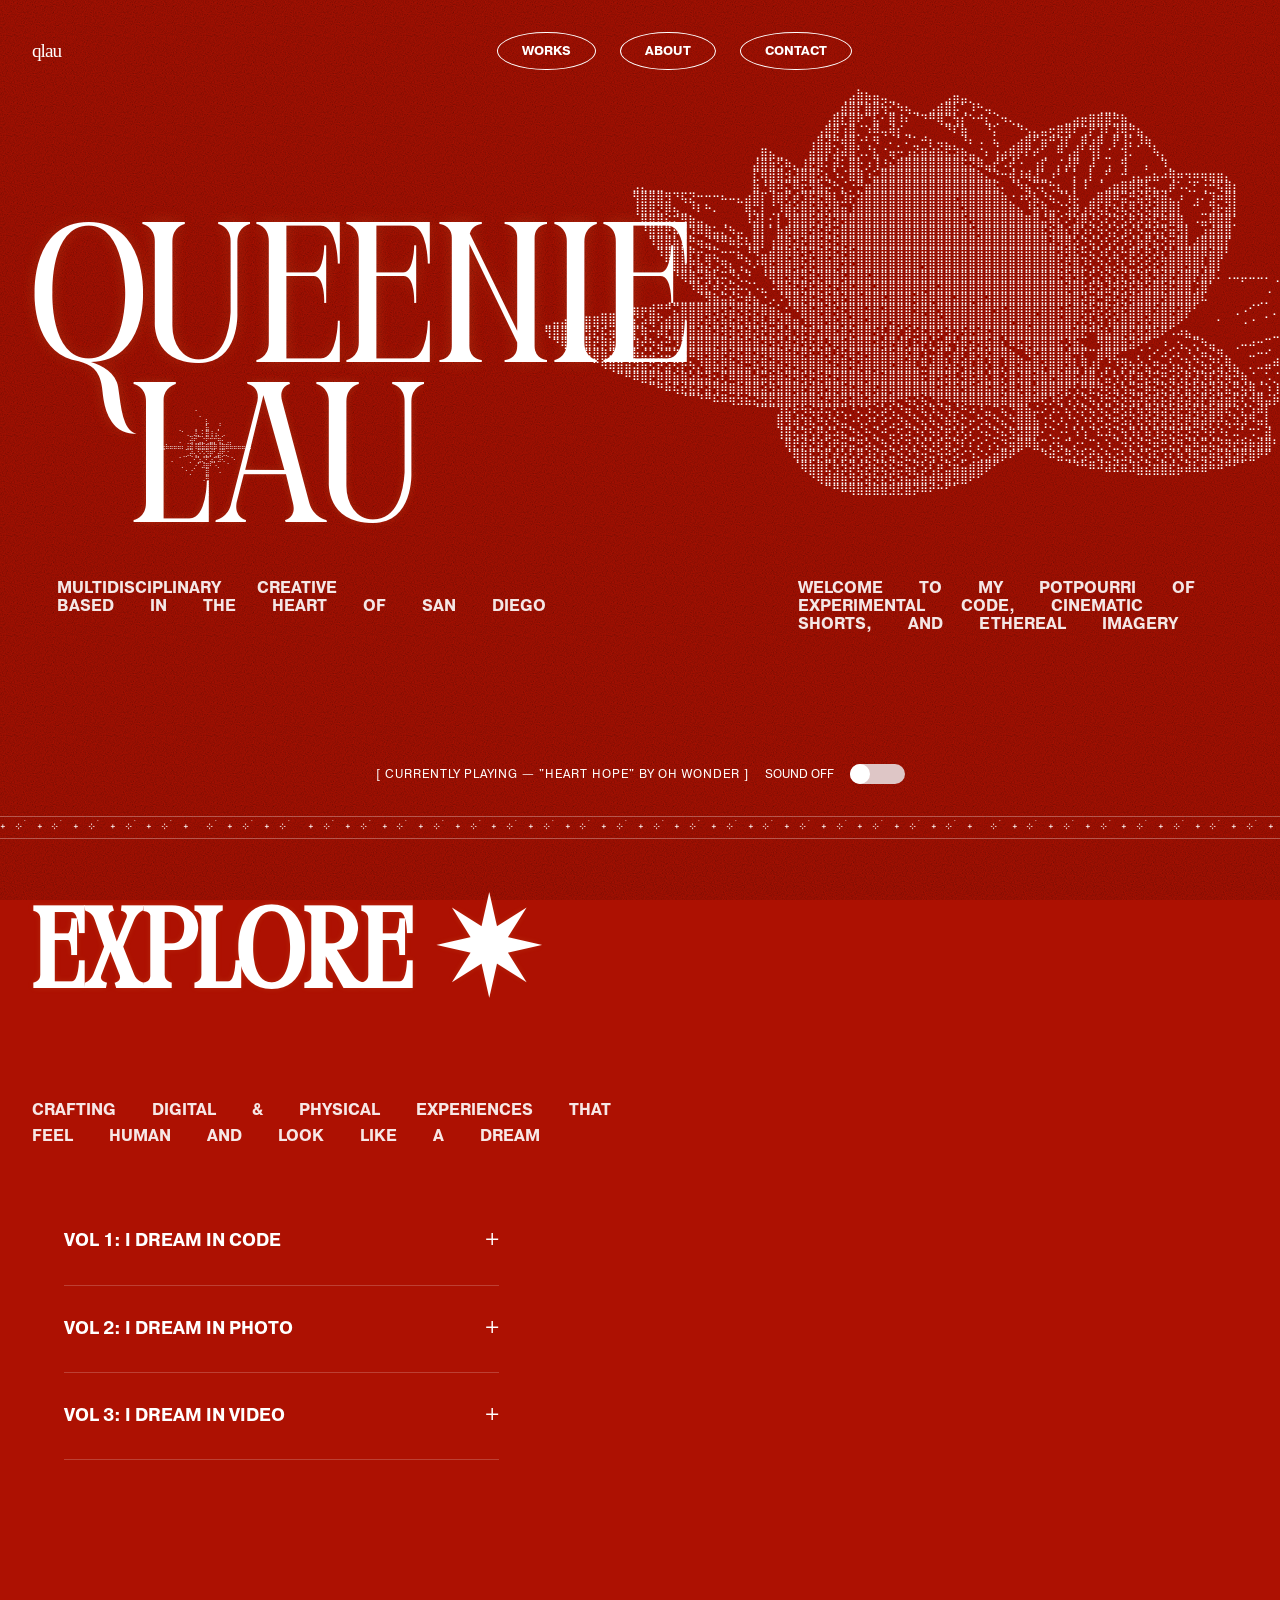
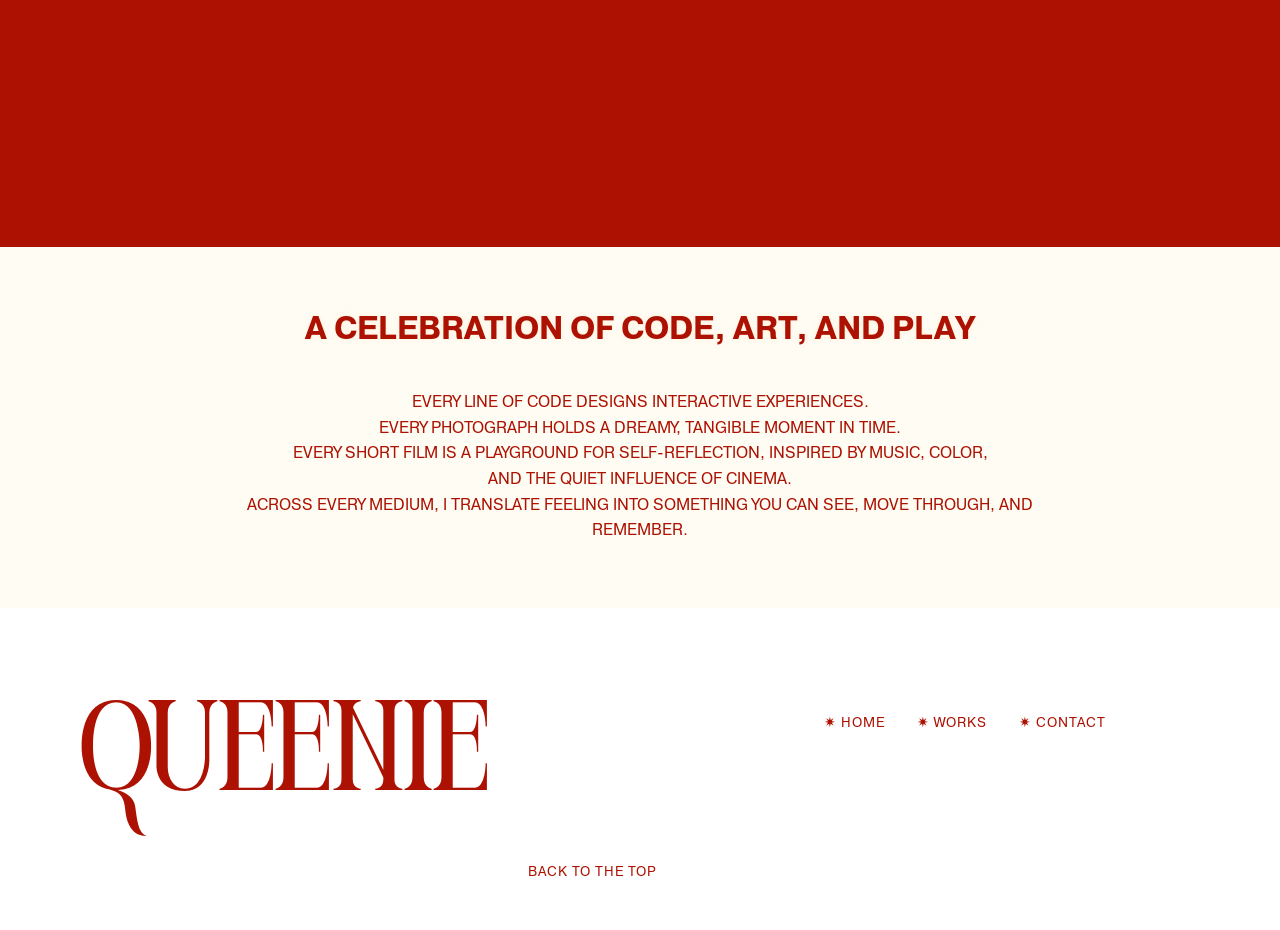
==== commit 9632cad2: "wip" ====
--- a/index.html
+++ b/index.html
@@ -5,6 +5,18 @@
     <meta name="viewport" content="width=device-width, initial-scale=1.0" />
     <title>Queenie Lau - Portfolio</title>
     <link rel="stylesheet" href="styles.css" />
+    <script src="js/audio-controller.js" defer></script>
+    <script type="importmap">
+    {
+      "imports": {
+        "three": "https://unpkg.com/three@0.160.0/build/three.module.js",
+        "three/addons/": "https://unpkg.com/three@0.160.0/examples/jsm/"
+      }
+    }
+  </script>
+  <script type="module" src="js/3d-cursor.js"></script>
+  <script src="js/magazine.js"></script>
+  <script src="https://cdn.jsdelivr.net/npm/page-flip@2.0.7/dist/js/page-flip.browser.min.js"></script>
   </head>
   <body>
     <header class="header">
@@ -94,48 +106,146 @@
         <div class="current-song">
             <p>[  CURRENTLY PLAYING — "HEART HOPE" BY OH WONDER  ]</p>
         </div>
-           <div class="sound-on">
-            <p>SOUND ON</p>
+           <div class="sound-off">
+            <p id="status-text">SOUND OFF</p>
         </div>
         <label class="switch">
-          <input type="checkbox">
+          <input type="checkbox" id="music-toggle">
           <span class="slider round"></span>
         </label>
+        <audio id="bg-music" loop>
+            <source src="songs/Oh Wonder - Heart Hope - 10 Years On (Official Audio).mp3" type="audio/mpeg">
+        </audio>
       </div>
 
       <div class="divider">
         <pre>˖ ⊹ ࣪ ˖ ⊹ ࣪ ˖ ⊹ ࣪ ˖ ⊹ ࣪ ˖ ⊹ ࣪ ˖  ⊹ ࣪ ˖ ⊹ ࣪ ˖ ⊹ ࣪  ˖ ⊹ ࣪ ˖ ⊹ ࣪ ˖ ⊹ ࣪ ˖ ⊹ ࣪ ˖ ⊹ ࣪ ˖ ⊹ ࣪ ˖ ⊹ ࣪ ˖ ⊹ ࣪ ˖ ⊹ ࣪ ˖ ⊹ ࣪ ˖ ⊹ ࣪ ˖ ⊹ ࣪ ˖ ⊹ ࣪ ˖ ⊹ ࣪ ˖ ⊹ ࣪ ˖ ⊹ ࣪ ˖ ⊹ ࣪ ˖ ⊹ ࣪ ˖  ⊹ ࣪ ˖ ⊹ ࣪ ˖ ⊹ ࣪ ˖ ⊹ ࣪ ˖ ⊹ ࣪ ˖ ⊹ ࣪ ˖ ⊹ ࣪ ˖ ⊹ ࣪ ˖ ⊹ ࣪ ˖ ⊹ ࣪ ˖ ⊹ ࣪ ˖ ⊹ ࣪ ˖ ⊹ ࣪ ˖ ⊹ ࣪ ˖</pre>
       </div>
-
-      <section class="featured-work">
-        <h2>Featured Projects</h2>
-        <div class="projects-grid">
-          <div class="project-card">
-            <div class="project-image"></div>
-            <h3>Project One</h3>
-            <p>A creative project that blends design and functionality</p>
-          </div>
-          <div class="project-card">
-            <div class="project-image"></div>
-            <h3>Project Two</h3>
-            <p>Innovative solutions to complex problems</p>
-          </div>
-          <div class="project-card">
-            <div class="project-image"></div>
-            <h3>Project Three</h3>
-            <p>Pushing boundaries with modern web technologies</p>
-          </div>
-        </div>
-      </section>
+<section class="featured-work">
+  <div class="featured-work-header">
+    <h2 id="explore">Explore ✷</h2>
+    <p class="hero-subtitle">CRAFTING DIGITAL & PHYSICAL EXPERIENCES THAT <br> FEEL HUMAN AND LOOK LIKE A DREAM</p>
+  </div>
+
+  <div class="split-portfolio-container">
+    
+    <div class="volumes-container">
+      <details class="volume-item">
+        <summary>VOL 1: I DREAM IN CODE <span class="plus-icon">+</span></summary>
+        <div class="volume-content">
+          <p>Three coding experiences centered around themes of self-reflection, connection, and the bridge between digital and physical space</p>
+          <button class="view-btn" data-page="1">Open Volume 1</button>
+        </div>
+      </details>
+
+      <details class="volume-item">
+        <summary>VOL 2: I DREAM IN PHOTO <span class="plus-icon">+</span></summary>
+        <div class="volume-content">
+          <p>A collection of ethereal imagery captured across the heart of San Diego and beyond</p>
+          <button class="view-btn" data-page="4">Open Volume 2</button>
+        </div>
+      </details>
+
+      <details class="volume-item">
+        <summary>VOL 3: I DREAM IN VIDEO <span class="plus-icon">+</span></summary>
+        <div class="volume-content">
+          <p>Cinematic shorts exploring life lessons and self reflection</p>
+          <button class="view-btn" data-page="6">Open Volume 3</button>
+        </div>
+      </details>
+    </div>
+
+    <div class="magazine-viewport">
+      <div id="magazine">
+        <div class="page" data-density="hard"><img src="assets/About.png" alt="Front Cover"></div>
+        <div class="page"><img src="assets/About.png" alt="Page 1"></div>
+        <div class="page"><img src="assets/About.png" alt="Page 2"></div>
+        <div class="page"><img src="assets/About.png" alt="Page 3"></div>
+        <div class="page" data-density="hard"><img src="assets/About.png" alt="Back Cover"></div>
+      </div>
+    </div>
+
+  </div>
+  </section>
+
+    <div class="image-divider-container">
+      <img src="assets/horse.JPG" alt="Divider Image" class="divider-image">
+    </div>
+
+    <div class="celebration-container">
+    <div class="celebration-section">
+      <h1 id="celebration-text">A celebration of code, art, and play</h2>
+
+     <!-- <pre class="small-lotus">
+⠀⠀⠀⠀⠀⠀⠀⠀⠀⠀⠀⠀⠀⠀⠀⠀⠀⠀⠀⠀⠀⠀⠀⠀⠀⠀⠀⠀⠀⠀⠀⠀⠀⠀⠀⠀⠀⠀⠀⡀⠀⠀⠀⠀⠀⠀⠀⠀⠀⠀⠀⠀⠀⠀⠀⠀⠀⠀⠀⠀⠀⠀⠀⠀⠀⠀⠀⠀⠀⠀⠀⠀⠀⠀⠀⠀⠀⠀⠀⠀⠀⠀⠀⠀⠀⠀⠀⠀⠀⠀⠀⠀⠀⠀⠀⠀⠀⠀⠀⠀⠀⠀⠀⠀⠀
+⠀⠀⠀⠀⠀⠀⠀⠀⠀⠀⠀⠀⠀⠀⠀⠀⠀⠀⠀⠀⠀⠀⠀⠀⠀⠀⠀⠀⠀⠀⠀⠀⠀⠀⠀⠀⠀⢀⣴⣿⡷⣶⢤⣀⠀⠀⠀⠀⠀⠀⣠⣶⣤⡀⠀⠀⠀⠀⠀⠀⠀⠀⠀⠀⠀⠀⠀⠀⠀⠀⠀⠀⠀⠀⠀⠀⠀⠀⠀⠀⠀⠀⠀⠀⠀⠀⠀⠀⠀⠀⠀⠀⠀⠀⠀⠀⠀⠀⠀⠀⠀⠀⠀⠀⠀
+⠀⠀⠀⠀⠀⠀⠀⠀⠀⠀⠀⠀⠀⠀⠀⠀⠀⠀⠀⠀⠀⠀⠀⠀⠀⠀⠀⠀⠀⠀⠀⠀⠀⠀⠀⠀⢀⣾⣿⡏⣿⣿⢳⣊⠳⢦⣀⠀⣠⣾⣿⡧⢁⠸⠓⢤⡀⠀⠀⠀⠀⠀⠀⠀⠀⠀⠀⠀⠀⢀⣀⡀⠀⠀⠀⠀⠀⠀⠀⠀⠀⠀⠀⠀⠀⠀⠀⠀⠀⠀⠀⠀⠀⠀⠀⠀⠀⠀⠀⠀⠀⠀⠀⠀⠀
+⠀⠀⠀⠀⠀⠀⠀⠀⠀⠀⠀⠀⠀⠀⠀⠀⠀⠀⠀⠀⠀⠀⠀⠀⠀⠀⠀⠀⠀⠀⠀⠀⠀⠀⠀⢠⣿⣏⣿⠟⠉⣧⠂⣿⠸⠆⠈⠙⠛⢿⣉⢳⡎⠑⠚⣆⢈⠲⢄⡀⠀⠀⠀⠀⠀⣀⣴⡶⣿⣿⣿⣛⣷⡀⠀⠀⠀⠀⠀⠀⠀⠀⠀⠀⠀⠀⠀⠀⠀⠀⠀⠀⠀⠀⠀⠀⠀⠀⠀⠀⠀⠀⠀⠀⠀
+⠀⠀⠀⠀⠀⠀⠀⠀⠀⠀⠀⠀⠀⠀⠀⠀⠀⠀⠀⠀⠀⠀⠀⠀⠀⠀⠀⠀⠀⠀⠀⠀⠀⠀⢠⣿⡿⢰⣿⡈⠱⠿⢤⢾⡎⣀⠀⠀⠀⠀⠙⠏⣷⠀⠀⠘⡅⠀⠀⠙⢢⣄⣤⢖⡿⢿⠏⢉⡟⢹⠇⣹⢿⡛⣦⠀⠀⠀⠀⠀⠀⠀⠀⠀⠀⠀⠀⠀⠀⠀⠀⠀⠀⠀⠀⠀⠀⠀⠀⠀⠀⠀⠀⠀⠀
+⠀⠀⠀⠀⠀⠀⠀⠀⠀⠀⠀⠀⠀⠀⠀⠀⠀⠀⠀⠀⠀⠀⠀⠀⠀⠀⠀⠀⠀⠀⠀⠀⠀⢠⣿⣽⡛⢾⣿⡐⢃⠻⠀⠄⡁⠌⣁⠚⡆⢤⣄⡀⠘⠆⠠⠀⢦⠀⢀⣴⣿⠋⣶⠛⣹⡏⢀⡿⣰⡿⠀⡟⢸⡅⡸⢷⡀⠀⠀⠀⠀⠀⠀⠀⠀⠀⠀⠀⠀⠀⠀⠀⠀⠀⠀⠀⠀⠀⠀⠀⠀⠀⠀⠀⠀
+⠀⠀⠀⠀⠀⠀⠀⠀⠀⠀⠀⠀⠀⠀⠀⠀⠀⠀⠀⠀⠀⠀⠀⠀⠀⠀⢀⣿⣦⣀⠀⠀⠀⣾⣿⡟⣼⠾⣿⡡⠌⣧⠈⢶⢒⣰⣮⣿⣾⣷⣯⣽⡷⣤⡈⠆⢰⣴⢿⡟⠏⠞⢁⠀⠛⢠⣾⠁⢹⡇⣈⠀⢹⠄⠀⠀⠳⡄⠀⠀⠀⠀⠀⠀⠀⠀⠀⠀⠀⠀⠀⠀⠀⠀⠀⠀⠀⠀⠀⠀⠀⠀⠀⠀⠀
+⠀⠀⠀⠀⠀⠀⠀⠀⠀⠀⠀⠀⠀⠀⠀⠀⠀⠀⠀⠀⠀⠀⠀⠀⠀⠀⣼⣿⣷⣫⠷⣄⣸⣟⡿⠅⡾⠅⣿⡗⡰⢸⣘⣦⣿⣿⣿⣿⣿⣿⣿⣿⣯⣝⠿⣤⡞⠡⢞⠐⠀⢰⡏⠀⡌⡼⡟⠀⡼⠀⢠⠀⢻⠀⠀⡄⠀⠹⡀⠀⠀⠀⠀⠀⠀⠀⠀⠀⠀⠀⠀⠀⠀⠀⠀⠀⠀⠀⠀⠀⠀⠀⠀⠀⠀
+⠀⠀⠀⠀⠀⠀⠀⠀⠀⠀⠀⠀⠀⠀⠀⠀⠀⠀⠀⠀⠀⠀⠀⠀⠀⠀⣏⢿⣿⣿⣺⣼⣿⣿⣫⣆⠱⠌⣿⣿⠰⣥⣿⣿⣿⣿⣿⣿⣿⣿⣿⣿⣿⣿⣷⣌⡙⠒⢾⡸⢾⣼⣁⠰⠃⠁⡅⢀⡇⢀⠋⠀⠚⢠⣄⣤⣦⠴⢿⠶⠲⠶⢶⣶⣶⡄⠀⠀⠀⠀⠀⠀⠀⠀⠀⠀⠀⠀⠀⠀⠀⠀⠀⠀⠀
+⠀⠀⠀⠀⠀⠀⠀⠀⠀⠀⠀⣠⣄⣀⣀⠀⠀⠀⠀⠀⠀⠀⠀⠀⠀⠀⣷⠘⣿⠾⣍⠿⣖⣻⣷⡬⠓⡌⡐⡛⣶⣿⣿⣿⣿⣿⣿⣿⣿⣿⣿⣿⣿⣿⣿⣿⣯⠄⠈⠳⣦⠩⡍⢓⣆⡀⡇⠸⠀⠈⣠⣶⣿⢿⣟⣧⣄⣀⡾⠡⢌⡋⢐⠚⢯⣿⡆⠀⠀⠀⠀⠀⠀⠀⠀⠀⠀⠀⠀⠀⠀⠀⠀⠀⠀
+⠀⠀⠀⠀⠀⠀⠀⠀⠀⠀⠀⢻⣿⣿⣿⣻⠙⢯⣝⠒⠒⠒⠦⠤⣄⣴⣿⡏⢸⣿⢏⡾⣹⣯⣟⣿⣇⣹⡖⣽⣿⣿⣿⣿⣿⣿⣿⣿⣿⣿⣿⣟⣿⣿⣿⣿⣿⣷⡐⠰⢞⣧⡘⢦⡈⢱⡧⠀⣠⣿⣿⠿⣭⣛⣮⢷⣻⣾⣄⡰⠀⢠⠌⣹⠶⣿⡇⠀⠀⠀⠀⠀⠀⠀⠀⠀⠀⠀⠀⠀⠀⠀⠀⠀⠀
+⠀⠀⠀⠀⠀⠀⠀⠀⠀⠀⠀⢸⣿⣿⣝⡿⢦⣀⠘⠇⠓⠄⠀⠀⠀⢿⣍⡇⢈⡸⣿⣞⣿⣷⣻⣞⣿⣶⣸⣿⣿⣿⣿⣿⣿⣿⣿⣿⣿⣿⣿⣿⣽⣿⣿⣿⣿⣿⣿⣦⠘⣷⢻⣤⠌⣱⡿⣰⣟⢧⣏⡳⢧⡻⣜⢯⣾⡿⣿⡇⠀⠉⣀⣹⣗⣾⡇⠀⠀⠀⠀⠀⠀⠀⠀⠀⠀⠀⠀⠀⠀⠀⠀⠀⠀
+⠀⠀⠀⠀⠀⠀⠀⠀⠀⠀⠀⠀⢿⣿⣿⣮⣍⢻⣷⣤⡀⠀⢀⠀⠀⠸⣼⡇⡂⡇⢹⣿⣿⣷⣻⢾⣽⣻⣿⣿⣿⣿⣿⣿⣿⣿⣿⣿⣿⣿⣿⣿⣷⣻⣿⣿⣿⣿⣿⣿⣿⣿⣬⢿⣎⠜⣹⡿⣜⢣⢎⡝⣣⢟⡼⣳⢯⣛⣿⣿⡀⠠⣤⢿⣿⣿⡁⠀⠀⠀⠀⠀⠀⠀⠀⠀⠀⠀⠀⠀⠀⠀⠀⠀⠀
+⠀⠀⠀⠀⠀⠀⠀⠀⠀⠀⠀⠀⠘⣿⣿⣟⡿⣮⡹⠿⣿⣥⣌⠳⡤⠀⣿⡇⠁⣷⡿⣿⣿⣳⣯⣟⡶⣿⣿⣿⣿⣿⣿⣿⣿⣿⣿⣿⣿⣿⣿⣿⣿⣷⢿⣿⣿⣿⣿⣿⣿⣿⣯⣳⣿⣎⡿⡱⢎⡳⢪⡜⣱⢎⡳⣭⢯⡝⣶⣻⡇⠀⣰⣾⣿⣿⠀⠀⠀⠀⠀⠀⠀⠀⠀⠀⠀⠀⠀⠀⠀⠀⠀⠀⠀
+⠀⠀⠀⠀⠀⠀⠀⠀⠀⠀⠀⠀⠀⠹⣿⣿⣷⣍⡛⢶⣬⡙⠛⠷⡯⢧⣿⡇⢰⣿⡿⣽⣞⣿⡷⣯⣟⡿⣿⣿⣿⣿⣿⣿⣿⣿⣿⣿⣿⣿⣿⣿⣿⣿⣿⣿⣿⣿⣿⣿⣿⣿⣿⣼⣻⢿⡵⣙⢮⡱⢣⢞⡱⢎⣷⡟⣮⢝⡶⣿⣇⣼⣿⣿⣿⡏⠀⠀⠀⠀⠀⠀⠀⠀⠀⠀⠀⠀⠀⠀⠀⠀⠀⠀⠀
+⠀⠀⠀⠀⠀⠀⠀⠀⠀⠀⠀⠀⠀⠀⠹⣿⣿⣿⡟⡖⣬⣍⠒⠒⣦⡘⠻⣤⣾⣿⡿⣷⣻⡽⣿⡷⣯⣟⣷⣿⣿⣿⣿⣿⣿⣿⣿⣿⣿⣿⣿⣿⣿⣿⣿⣿⣿⣿⣿⣿⣿⣿⣿⣿⣽⣻⣯⣓⢮⡱⢏⣮⢓⡿⣣⢟⡼⣎⣷⣿⣿⣿⡿⣾⣿⠃⠀⠀⠀⠀⠀⠀⠀⠀⠀⠀⠀⠀⠀⠀⠀⠀⠀⠀⠀
+⠀⠀⠀⠀⠀⠀⠀⠀⠀⠀⠀⠀⠀⠀⠀⠙⣿⣿⡟⣷⡽⣨⠻⣆⢠⡙⠜⢻⣯⣿⣿⢿⣳⣟⣿⣿⡿⣽⣯⣿⣿⣿⣿⣿⣿⣿⣿⣻⣿⣿⣿⣿⣿⣿⣿⣿⣿⣿⣿⣿⣿⣿⣿⣿⡷⣯⣿⣜⢣⡝⣮⢜⣧⣛⡵⣫⣞⣽⣿⣿⣻⣿⢧⣿⡇⠀⠀⠀⠀⠀⠀⠀⠀⠀⠀⠀⠀⠀⠀⠀⠀⠀⠀⠀⠀
+⠀⠀⠀⠀⠀⠀⠀⠀⠀⠀⠀⠀⠀⠀⠀⠀⠘⢿⣿⡭⢿⢧⠭⡙⢆⡙⠀⠘⢿⣿⣻⣿⣻⢾⡽⣿⣿⢯⣿⣿⣯⣿⣿⣿⣿⣿⣿⣿⣿⣿⣿⣿⣿⣿⣿⣿⣿⣿⣿⣿⣿⣿⣿⣿⣟⣷⣻⡧⢫⡜⣮⢳⣎⢷⡹⣧⣻⣾⣟⣾⣿⡟⣾⡿⠄⠠⠤⡤⠤⠤⠄⢀⣀⠀⠀⠀⠀⠀⠀⠀⠀⠀⠀⠀⠀
+⠀⠀⠀⠀⠀⠀⠀⠀⠀⠀⠀⠀⠀⠀⠀⠀⠀⠀⠹⣷⣏⠾⡱⢭⠦⢌⠡⣄⠨⢿⣷⣯⣟⣯⡿⣯⣟⣿⣯⣿⣿⣽⣿⣿⣿⣿⣿⡿⣿⣽⣿⣿⣿⣿⣿⣿⣿⣿⣿⣿⣿⣿⣿⣿⣿⡾⣿⣗⣯⣻⣼⣻⢞⣯⢿⣵⣿⡷⣯⣿⣿⢨⣿⠁⠀⠀⠀⠀⠀⠀⢀⠀⠈⣉⠐⠦⢄⡀⠀⠀⠀⠀⠀⠀⠀
+⠀⠀⠀⠀⠀⠀⠀⠀⠀⠀⠀⠀⠀⠀⠀⢀⣀⣀⣀⣈⣻⣷⣭⣮⣓⡾⣦⠐⡠⠨⢻⣿⡾⣯⣟⣷⢿⣞⣿⣷⣿⣿⣯⣿⣿⣿⢾⣿⡿⣿⣿⣽⣿⡿⣿⣽⣿⣿⣿⣿⣿⣿⣿⣿⣿⣿⣿⡽⣶⣛⡶⢯⣟⢾⣿⣿⣿⣻⣿⣿⣿⣿⠧⠀⠀⠀⠀⠀⠀⢀⡀⠀⠠⠊⠁⠀⣀⡉⠓⡦⣄⠀⠀⠀⠀
+⠀⠀⠀⠀⠀⠀⠀⣀⣀⣠⣤⣶⡶⣾⡛⠛⣍⣿⣿⣿⣿⢿⣻⣽⡻⣟⡿⣿⣶⣅⣊⠻⣿⣯⡿⣾⢯⣟⣿⣿⣽⣿⣽⣿⣿⣿⣻⡿⣿⣻⣿⣿⣿⣿⣿⣿⣻⣯⣿⣿⣿⡿⣿⣿⣯⣷⣿⣟⣳⡽⣫⢿⣞⣿⣿⣿⣳⣿⡿⣽⡿⠃⠀⠀⠀⠀⢀⠠⠊⠁⠀⡀⠤⠒⠉⠉⠀⠀⢠⡽⣜⣛⡶⣄⠀
+⣀⣤⣴⣶⣶⣿⣿⢿⣿⣟⣳⣎⡵⢿⢫⣾⣿⣿⣿⣟⡾⣯⢷⣯⣟⣧⣟⣧⠿⣽⢿⣶⡹⢿⣿⣻⣯⢿⡾⣿⣽⣿⣿⣻⢿⡿⣿⣿⣿⣷⣿⣿⣿⣿⣿⣿⣿⣿⣟⣿⡿⣿⣿⣿⣷⣿⣟⣞⢧⣻⢱⣯⣿⣿⣻⣞⣿⣿⣿⠟⠁⠀⠀⠀⠂⠀⠀⠠⠐⠀⠁⠀⠀⠀⠀⣀⣡⠴⢓⣫⣭⣷⣿⣿⠃
+⢻⣿⣿⣿⣿⣻⣞⡯⢶⣽⣌⡏⢿⠒⡾⣏⣿⣿⣿⣾⣿⣽⣻⢾⡽⣾⡽⣞⡿⣽⢾⡹⣟⡿⣽⣿⣯⣿⡽⣿⣿⣳⢧⣿⢏⣾⠵⣯⢿⡽⣺⡽⣳⣟⣾⣯⣿⢿⣿⣿⣿⣿⣿⣿⣿⣿⣾⣟⠛⣷⣧⣿⡿⣯⢿⣽⣷⠟⠡⠴⣦⣀⠀⠀⠀⠀⠀⠀⠀⠀⠀⣀⡤⠔⠋⠁⠀⠠⢏⣙⣥⣿⣿⠃⠀
+⠀⠙⢿⣿⣷⣿⣞⡿⣷⣮⡽⣹⢞⡳⣴⣚⡹⣿⣿⣿⣿⡿⣿⣿⣿⣷⣿⣽⣻⡽⣾⣽⣳⢯⡿⣜⡿⣷⣿⣿⣿⣽⢾⣟⣾⢇⣯⡟⣎⢶⣟⢳⡿⣽⣻⢷⣿⣎⠿⣯⡿⣿⣿⣿⣯⢜⣷⣄⠀⢻⣿⣿⣿⣽⠟⢋⠀⠰⢀⢢⡀⢍⠳⣤⠀⠀⢀⠤⠴⠒⠉⠀⠀⠤⠖⠉⣀⣥⡶⢯⣙⡾⠃⠀⠀
+⠀⠀⠀⠈⠻⢿⣿⣿⣽⣯⣟⡷⣮⣵⣪⢭⡙⠭⠿⣿⣻⣿⣟⡾⣯⣿⣽⣻⢿⣿⣷⣯⣟⣯⣽⣻⣼⣳⢿⣽⣻⣿⣿⣷⣿⢯⣿⣹⢬⣿⡩⣾⢏⣷⣻⢯⣿⢿⣷⣄⠻⣯⣿⣿⣿⣾⡛⣏⠉⣿⢿⣟⣉⠀⡌⢠⠊⠴⡡⢆⡘⣌⠶⣌⡻⣄⠀⠀⠤⠒⠊⢀⢀⣤⠶⢛⠋⡅⣎⣷⠟⠁⠀⠀⠀
+⠀⠀⠀⠀⠀⠀⠉⠻⢿⣿⣾⣽⣷⣫⡞⣵⢫⡗⡳⡜⣿⣷⣟⣿⣾⣭⢷⣻⢿⡾⣽⣻⢿⡿⣿⣷⣯⣿⣻⡾⣿⢿⣿⣯⣿⣿⣧⣛⣾⣿⣳⣯⢻⡧⣿⢎⣿⡜⣿⣽⣿⣿⡞⣿⡿⣽⣧⢻⣼⠇⡬⡘⡽⣳⠞⣦⢛⠶⣱⢦⡹⣌⡳⢎⣵⢻⣦⠀⠄⠤⠶⠛⠡⠄⣂⠡⣼⣼⡿⠋⠀⠀⠀⠀⠀
+⠀⠀⠀⠀⠀⠀⠀⠀⠀⠉⠛⠿⣿⣟⡿⣿⣷⣿⣵⣯⣽⣢⢏⠿⣿⣿⣾⣭⡷⣿⣽⣻⢯⣟⡷⣯⣟⣿⣿⣿⢿⣿⣾⣿⣿⣿⣿⣖⣿⣻⣽⣧⣻⣯⢿⣎⣿⡜⣿⣼⣿⢾⣿⣟⣿⣿⣯⣾⣿⡜⣥⢳⡱⣏⠿⣜⣭⡛⣴⢣⡟⣼⡹⣏⣞⢷⣚⢷⡈⢀⠡⡈⠴⣲⢩⣾⡿⠋⠀⠀⠀⠀⠀⠀⠀
+⠀⠀⠀⠀⠀⠀⠀⠀⠀⠀⠀⠀⠀⠉⠛⠷⢯⣞⣯⡟⣽⢻⠿⣿⣷⣿⣿⣵⣻⣽⣿⢿⣟⣾⢿⣻⡿⣷⣯⡿⣿⢯⣿⢿⣿⣿⣿⣿⣿⣽⣾⣷⣻⣷⣿⣯⣿⣞⣿⡼⣿⢾⣿⣿⡿⣟⢣⡛⣟⡻⢖⣧⢳⣭⣛⡷⢮⣝⢮⡗⣯⢷⣻⡽⣞⣧⣛⢮⢿⣈⠱⢸⢰⣱⠿⠉⠀⠀⠀⠀⠀⠀⠀⠀⠀
+⠀⠀⠀⠀⠀⠀⠀⠀⠀⠀⠀⠀⠀⠀⠀⠀⠀⠈⠉⠙⠛⠯⠿⢶⣳⣮⣝⣻⣟⣿⣿⣿⣿⣿⣯⣟⣿⣻⣽⣿⣽⡿⡿⢿⡛⢯⡝⢮⡙⣟⠻⢿⢿⣿⣿⣿⣿⣾⣿⣿⡿⠿⢟⡹⣞⢡⢣⡙⢦⡹⣓⢮⡳⢮⡽⣞⣟⡮⣟⡾⣽⣳⡟⣾⣽⣶⡯⢏⠺⣿⣬⡷⠋⠁⠀⠀⠀⠀⠀⠀⠀⠀⠀⠀⠀
+⠀⠀⠀⠀⠀⠀⠀⠀⠀⠀⠀⠀⠀⠀⠀⠀⠀⠀⠀⠀⠀⠀⠀⠀⠀⠀⠈⠉⠉⣹⣯⢗⡳⢮⡽⢭⢫⢍⡘⢌⡱⢌⡵⢣⡙⢶⡘⢧⡹⣌⢻⡬⡓⠴⡘⣤⡉⢦⡙⣿⣷⡬⠔⡰⠌⢦⠣⡝⢦⠳⣍⠶⣫⣏⢷⣻⢾⣽⣳⣟⣳⢯⣟⣷⣿⢯⡙⣎⣱⠾⡇⠀⠀⠀⠀⠀⠀⠀⠀⠀⠀⠀⠀⠀⠀
+⠀⠀⠀⠀⠀⠀⠀⠀⠀⠀⠀⠀⠀⠀⠀⠀⠀⠀⠀⠀⠀⠀⠀⠀⠀⠀⠀⠀⠀⣿⣻⢾⡹⢧⣛⢎⡳⣬⡐⢣⠜⣃⠞⣡⠝⣦⡙⢦⠳⣌⠷⡳⣍⠖⡩⢦⡙⢦⡙⣿⣿⣷⢨⡑⠜⡌⡱⡘⣣⢛⡬⣛⠵⣎⢯⡳⣟⣾⣳⢯⣟⣿⡾⡟⡞⢦⠽⡼⠙⠶⣇⠀⠀⠀⠀⠀⠀⠀⠀⠀⠀⠀⠀⠀⠀
+⠀⠀⠀⠀⠀⠀⠀⠀⠀⠀⠀⠀⠀⠀⠀⠀⠀⠀⠀⠀⠀⠀⠀⠀⠀⠀⠀⠀⠀⢸⣿⢮⣽⢣⡟⣮⠵⣦⣙⠦⡓⣌⠚⡤⢫⠴⣙⢎⡳⢎⣟⡱⢣⠎⡑⠦⣙⠦⣻⣽⣿⡿⠂⢌⡐⢂⠱⢱⠈⠧⠼⣌⢳⡹⣎⠷⣹⠮⣝⠯⣝⡲⣙⢞⡘⠆⠬⢁⠩⣁⣾⠀⠀⠀⠀⠀⠀⠀⠀⠀⠀⠀⠀⠀⠀
+⠀⠀⠀⠀⠀⠀⠀⠀⠀⠀⠀⠀⠀⠀⠀⠀⠀⠀⠀⠀⠀⠀⠀⠀⠀⠀⠀⠀⠀⠀⢿⣟⡾⣝⡾⣱⢟⡶⣭⣛⡵⣌⠳⣜⢣⡝⡜⢮⡱⢏⡶⣙⠇⠎⡔⢡⢢⣙⢶⣿⠿⣷⡉⡔⢦⡉⡔⢂⡉⢆⠱⣈⠲⡕⢮⣙⠶⣛⣜⡻⣬⠷⣭⢮⣝⡻⣞⣳⡷⣾⣿⠃⠀⠀⠀⠀⠀⠀⠀⠀⠀⠀⠀⠀⠀
+⠀⠀⠀⠀⠀⠀⠀⠀⠀⠀⠀⠀⠀⠀⠀⠀⠀⠀⠀⠀⠀⠀⠀⠀⠀⠀⠀⠀⠀⠀⠈⢿⣿⣯⡽⣏⡾⣵⣣⢟⡼⣎⡟⣬⠳⣜⡹⢲⢭⢳⡚⡵⣊⠱⢌⣢⣶⡿⠟⠁⠀⠀⠙⠾⣥⣛⡜⣣⠞⣦⠳⣔⣣⡝⢮⡱⢯⡱⢎⢷⡹⢿⣭⢷⣯⢿⣽⣟⣿⠟⠋⠀⠀⠀⠀⠀⠀⠀⠀⠀⠀⠀⠀⠀⠀
+⠀⠀⠀⠀⠀⠀⠀⠀⠀⠀⠀⠀⠀⠀⠀⠀⠀⠀⠀⠀⠀⠀⠀⠀⠀⠀⠀⠀⠀⠀⠀⠈⢿⣷⣿⣏⢷⣳⡽⣞⡽⣮⣝⢮⣛⣦⡝⣣⢏⡶⣙⣶⣥⣾⣿⡿⠋⠀⠀⠀⠀⠀⠀⠀⠀⠈⠙⠓⠿⠼⣽⣞⣶⣹⣧⣝⣶⣿⣞⣦⣽⣧⣾⠷⠾⠛⠋⠁⠀⠀⠀⠀⠀⠀⠀⠀⠀⠀⠀⠀⠀⠀⠀⠀⠀
+⠀⠀⠀⠀⠀⠀⠀⠀⠀⠀⠀⠀⠀⠀⠀⠀⠀⠀⠀⠀⠀⠀⠀⠀⠀⠀⠀⠀⠀⠀⠀⠀⠀⠙⢿⣾⣿⣷⣻⣞⣽⡳⣞⢯⣳⣮⣽⣷⣾⠿⣿⣻⣿⠟⠋⠀⠀⠀⠀⠀⠀⠀⠀⠀⠀⠀⠀⠀⠀⠀⠀⠀⠀⠀⠉⠉⠉⠉⠉⠁⠀⠀⠀⠀⠀⠀⠀⠀⠀⠀⠀⠀⠀⠀⠀⠀⠀⠀⠀⠀⠀⠀⠀⠀⠀
+⠀⠀⠀⠀⠀⠀⠀⠀⠀⠀⠀⠀⠀⠀⠀⠀⠀⠀⠀⠀⠀⠀⠀⠀⠀⠀⠀⠀⠀⠀⠀⠀⠀⠀⠀⠉⠛⠿⢿⣿⣾⣿⣿⣻⣟⣿⡽⠿⠞⠓⠋⠁⠀⠀⠀⠀⠀⠀⠀⠀⠀⠀⠀⠀⠀⠀⠀⠀⠀⠀⠀⠀⠀⠀⠀⠀⠀⠀⠀⠀⠀⠀⠀⠀⠀⠀⠀⠀⠀⠀⠀⠀⠀⠀⠀⠀⠀⠀⠀⠀⠀⠀⠀⠀⠀
+
+            </pre> -->
+      <p id="celebration-content-text">Every line of code designs interactive experiences.<br>
+        Every photograph holds a dreamy, tangible moment in time. <br> Every short film is a playground for self-reflection, inspired by music, color, <br>and the quiet influence of cinema. 
+        <br> Across every medium, I translate feeling into something you can see, move through, and remember.</p>
+    </div>
+    </div>
+
+      <div class="image-divider-container">
+      <img id="creative-people-bg" src="assets/creative-people-bg.png">
+    </div>
     </main>
 
     <footer class="footer">
-      <p>&copy; 2026 Queenie Lau</p>
-      <div class="social-links">
-        <a href="#">LinkedIn</a>
-        <a href="#">GitHub</a>
+      <div class="footer-container">
+        <h1 id="footer-logo">QUEENIE</h1>
+        <div class="footer-nav-links">
+          <a href="#">✷ Home</a>
+          <a href="#">✷ Works</a>
+          <a href="#">✷ Contact</a>
+      </div>
+      </div>
+
+      <!-- <ul id="footer-nav-buttons">
+        <a href="#">Instagram</a>
         <a href="#">Email</a>
-      </div>
+      </ul> -->
+
+      <p id="back-to-top">
+        <a href="index.html">BACK TO THE TOP</a>
+      </p>
     </footer>
+    
   </body>
 </html>
--- a/styles.css
+++ b/styles.css
@@ -22,8 +22,26 @@
 
 * {
     margin: 0;
-    padding: .2rem;
     box-sizing: border-box;
+}
+
+/* Hide the real cursor globally */
+html,
+body,
+a,
+button {
+    cursor: none !important;
+}
+
+#cursor-canvas {
+    position: fixed;
+    top: 0;
+    left: 0;
+    width: 100vw;
+    height: 100vh;
+    pointer-events: none;
+    /* Allows you to click "through" the heart to your links */
+    z-index: 9999;
 }
 
 :root {
@@ -131,6 +149,7 @@
 .hero-content {
     margin-top: 2%;
     display: flex;
+    padding-left: 2rem;
     flex-direction: column;
     gap: 2rem;
 }
@@ -217,11 +236,9 @@
 
 .current-song {
     font-size: 0.75rem;
-    color: rgba(255, 255, 255, 0.7);
     font-family: var(--font-sans);
     text-transform: uppercase;
     letter-spacing: 1px;
-    margin-top: .5rem;
     display: flex;
     justify-content: center;
     align-items: center;
@@ -231,8 +248,8 @@
 .switch {
     position: relative;
     display: inline-block;
-    width: 60px;
-    height: 34px;
+    width: 55px;
+    height: 20px;
 }
 
 /* Hide default HTML checkbox */
@@ -258,10 +275,10 @@
 .slider:before {
     position: absolute;
     content: "";
-    height: 26px;
-    width: 26px;
-    left: 4px;
-    bottom: 4px;
+    height: 20px;
+    width: 20px;
+    left: 0px;
+    bottom: 0px;
     background-color: white;
     -webkit-transition: .4s;
     transition: .4s;
@@ -276,9 +293,9 @@
 }
 
 input:checked+.slider:before {
-    -webkit-transform: translateX(26px);
-    -ms-transform: translateX(26px);
-    transform: translateX(26px);
+    -webkit-transform: translateX(35px);
+    -ms-transform: translateX(35px);
+    transform: translateX(35px);
 }
 
 /* Rounded sliders */
@@ -295,7 +312,13 @@
     align-items: center;
     gap: 1rem;
     justify-content: center;
-    margin-top: 1rem;
+    font-size: 0.75rem;
+    margin-bottom: 2rem;
+}
+
+.sound-off {
+    margin: 0;
+    padding: 0;
 }
 
 .cta-buttons {
@@ -353,9 +376,10 @@
 
 /* Featured Work Section */
 .featured-work {
-    margin-bottom: 4rem;
+    margin-bottom: 0rem;
     border-top: 1px solid rgba(255, 255, 255, 0.3);
-    padding-top: 2rem;
+    padding: 2rem;
+    padding-bottom: 0;
 }
 
 .featured-work h2 {
@@ -418,11 +442,9 @@
 
 /* Footer */
 .footer {
-    background-color: var(--secondary-white);
-    color: var(--primary-red);
-    padding: 3rem 2rem;
-    text-align: center;
-    margin-top: 4rem;
+    background-color: var(--text-white);
+    color: var(--primary-red);
+    padding: 3rem 5rem;
 }
 
 .footer p {
@@ -431,29 +453,47 @@
     font-family: var(--font-sans);
 }
 
-.social-links {
+.footer-nav-links {
     display: flex;
     justify-content: center;
     gap: 2rem;
-    margin-top: 1.5rem;
-}
-
-.social-links a {
+    margin-top: 5%;
+}
+
+.footer-nav-links a {
     color: var(--primary-red);
     text-decoration: none;
     font-weight: 500;
     font-size: 0.85rem;
     text-transform: uppercase;
     letter-spacing: 1px;
-    border: 2px solid var(--primary-red);
-    padding: 0.5rem 1.5rem;
-    border-radius: 30px;
-    transition: all 0.3s ease;
-}
-
-.social-links a:hover {
-    background-color: var(--primary-red);
-    color: var(--secondary-white);
+}
+
+.footer-container {
+    display: flex;
+    flex-direction: row;
+    gap: 30%;
+    text-align: center;
+}
+
+.footer-nav-links a:hover {
+    font-weight: 700;
+}
+
+#footer-logo {
+    font-family: 'Perandory';
+    font-size: 8rem;
+    font-weight: 400;
+    letter-spacing: -1px;
+    text-transform: uppercase;
+}
+
+#footer-nav-buttons {
+    display: flex;
+    gap: 2rem;
+    justify-content: center;
+    margin-top: 2rem;
+    color: var(--primary-red)
 }
 
 /* About Page */
@@ -638,6 +678,293 @@
     letter-spacing: 0.5px;
 }
 
+
+#explore {
+    font-size: 7rem;
+}
+
+#magazine {
+    /* Very soft depth shadow */
+    box-shadow: 0 10px 50px rgba(0, 0, 0, 0.1) !important;
+}
+
+/* 1. Force Smoothness & Add Spine Shadow */
+.stPageFlip-page {
+    background-color: #fff;
+    /* This adds depth where the pages meet (the spine) */
+    box-shadow: 0 10px 40px rgba(0, 0, 0, 0.1) !important;
+}
+
+/* 2. Create the Glossy Finish Overlay */
+.page::after {
+    content: '';
+    position: absolute;
+    top: 0;
+    left: 0;
+    width: 100%;
+    height: 100%;
+    /* Diagonal 'light' beam that makes it look like shiny paper */
+    background: linear-gradient(115deg,
+            rgba(255, 255, 255, 0) 0%,
+            rgba(255, 255, 255, 0.1) 48%,
+            rgba(255, 255, 255, 0.2) 50%,
+            rgba(255, 255, 255, 0.1) 52%,
+            rgba(255, 255, 255, 0) 100%);
+    pointer-events: none;
+    /* Allows the user to still click through to turn pages */
+    z-index: 10;
+}
+
+/* Hide raw images until framework loads */
+.page {
+    display: none;
+    width: 100%;
+    height: 100%;
+}
+
+.page img {
+    width: 100%;
+    height: 100%;
+    object-fit: cover;
+}
+
+/* Volumes Section Refinement */
+.split-portfolio-container {
+    display: flex;
+    flex-direction: row;
+    align-items: flex-start;
+    /* Keeps the list at the top */
+    justify-content: space-between;
+    gap: 4rem;
+    max-width: 1400px;
+    margin: 4% auto;
+    padding: 0 2rem;
+}
+
+/* Constrain the left side so the magazine has room to breathe */
+.volumes-container {
+    flex: 1;
+    max-width: 450px;
+    margin-top: 0;
+    /* Reset previous margin */
+}
+
+/* Adjust the viewport to be part of the flex row */
+.magazine-viewport {
+    flex: 1.5;
+    /* Gives the book slightly more space than the text */
+    position: relative;
+    min-height: 600px;
+    display: flex;
+    justify-content: center;
+    align-items: center;
+    overflow: visible !important;
+    perspective: 3000px;
+}
+
+#magazine {
+    /* Optional: Slight tilt to give it a more "laid on a desk" feel */
+    transform: rotate(1deg);
+    box-shadow: 0 20px 50px rgba(0, 0, 0, 0.2) !important;
+}
+
+/* Ensure the layout stacks on mobile */
+@media (max-width: 1024px) {
+    .split-portfolio-container {
+        flex-direction: column;
+        align-items: center;
+    }
+
+    .volumes-container {
+        max-width: 100%;
+        width: 100%;
+    }
+
+    .magazine-viewport {
+        width: 100%;
+        min-height: 500px;
+        padding: 50px 0;
+    }
+}
+
+.volume-item {
+    border-bottom: 1px solid rgba(255, 255, 255, 0.2);
+    padding: 1.5rem 0;
+    transition: all 0.4s ease;
+}
+
+.volume-item[open] {
+    padding-bottom: 2.5rem;
+}
+
+.volume-item summary {
+    list-style: none;
+    font-family: var(--font-sans);
+    /* Pragmatica */
+    font-weight: 600;
+    font-size: 1.1rem;
+    letter-spacing: 0rem;
+    display: flex;
+    justify-content: space-between;
+    align-items: center;
+    outline: none;
+    text-transform: uppercase;
+}
+
+.volume-item summary::-webkit-details-marker {
+    display: none;
+}
+
+.plus-icon {
+    font-family: var(--font-sans);
+    font-weight: 400;
+    font-size: 1.5rem;
+    transition: transform 0.4s ease;
+}
+
+.volume-item[open] .plus-icon {
+    transform: rotate(45deg);
+    /* Turns + into x */
+}
+
+.volume-content {
+    padding-top: 1.5rem;
+    font-family: var(--font-sans);
+    /* Pragmatica Book */
+    font-weight: 400;
+    line-height: 1.6;
+    color: rgba(255, 255, 255, 0.85);
+    max-width: 600px;
+    text-transform: uppercase;
+    /* Soft fade-in for the text */
+    animation: fadeIn 0.5s ease forwards;
+}
+
+@keyframes fadeIn {
+    from {
+        opacity: 0;
+        transform: translateY(10px);
+    }
+
+    to {
+        opacity: 1;
+        transform: translateY(0);
+    }
+}
+
+.view-btn {
+    background: transparent;
+    border: 1px solid var(--text-white);
+    color: var(--text-white);
+    padding: 0.7rem 2rem;
+    margin-top: 2rem;
+    font-family: var(--font-sans);
+    font-weight: 700;
+    font-size: 0.7rem;
+    text-transform: uppercase;
+    letter-spacing: 0px;
+    border-radius: 50px;
+    /* Matches your nav links */
+    transition: all 0.3s ease;
+}
+
+.view-btn:hover {
+    background: var(--text-white);
+    color: var(--primary-red);
+}
+
+.image-divider-container {
+    width: 100%;
+    overflow: hidden;
+    display: flex;
+    justify-content: center;
+    margin: 0;
+}
+
+.divider-image {
+    width: 100vw;
+    margin: 0;
+    /* filter: grayscale(100%) brightness(80%); */
+    margin-top: -10%;
+}
+
+
+.celebration-container {
+    background-color: #FFFCF4;
+    padding: 5%;
+    padding-top: 0;
+}
+
+.celebration-section {
+    width: 100%;
+    margin: 0;
+    margin-top: 10%;
+    display: inline-block;
+    text-align: center;
+    align-items: center;
+    justify-content: center;
+}
+
+
+#celebration-text {
+    font-family: var(--font--sans);
+    font-size: 2rem;
+    color: var(--primary-red);
+    text-transform: uppercase;
+    font-weight: 700;
+    letter-spacing: 0px;
+    text-shadow: 0 0 6px rgba(255, 180, 80, 0.15);
+    text-align: center;
+    margin-top: -5%;
+    justify-content: center;
+}
+
+#celebration-content-text {
+    justify-content: center;
+    align-items: center;
+    font-family: var(--font--sans);
+    text-transform: uppercase;
+    color: var(--primary-red);
+    padding-right: 15%;
+    padding-left: 15%;
+    margin-top: 3%;
+}
+
+.small-lotus {
+    font-size: .1rem;
+    color: var(--primary-red);
+    margin-top: 2%;
+}
+
+#creative-people-bg {
+    width: 100%;
+    margin-top: -5%;
+    margin-bottom: -30%;
+}
+
+#back-to-top {
+    font-family: var(--font-sans);
+    font-weight: 500;
+    font-size: 0.85rem;
+    text-transform: uppercase;
+    letter-spacing: 1px;
+    color: var(--primary-red);
+    cursor: pointer;
+    justify-content: center;
+    padding-left: 40%;
+    padding-right: 40%;
+}
+
+#back-to-top a {
+    text-decoration: none;
+    color: var(--primary-red);
+}
+
+#back-to-top a:hover {
+    text-decoration: none;
+    font-weight: 700;
+}
+
 /* Responsive Design */
 @media (max-width: 768px) {
     .hero {
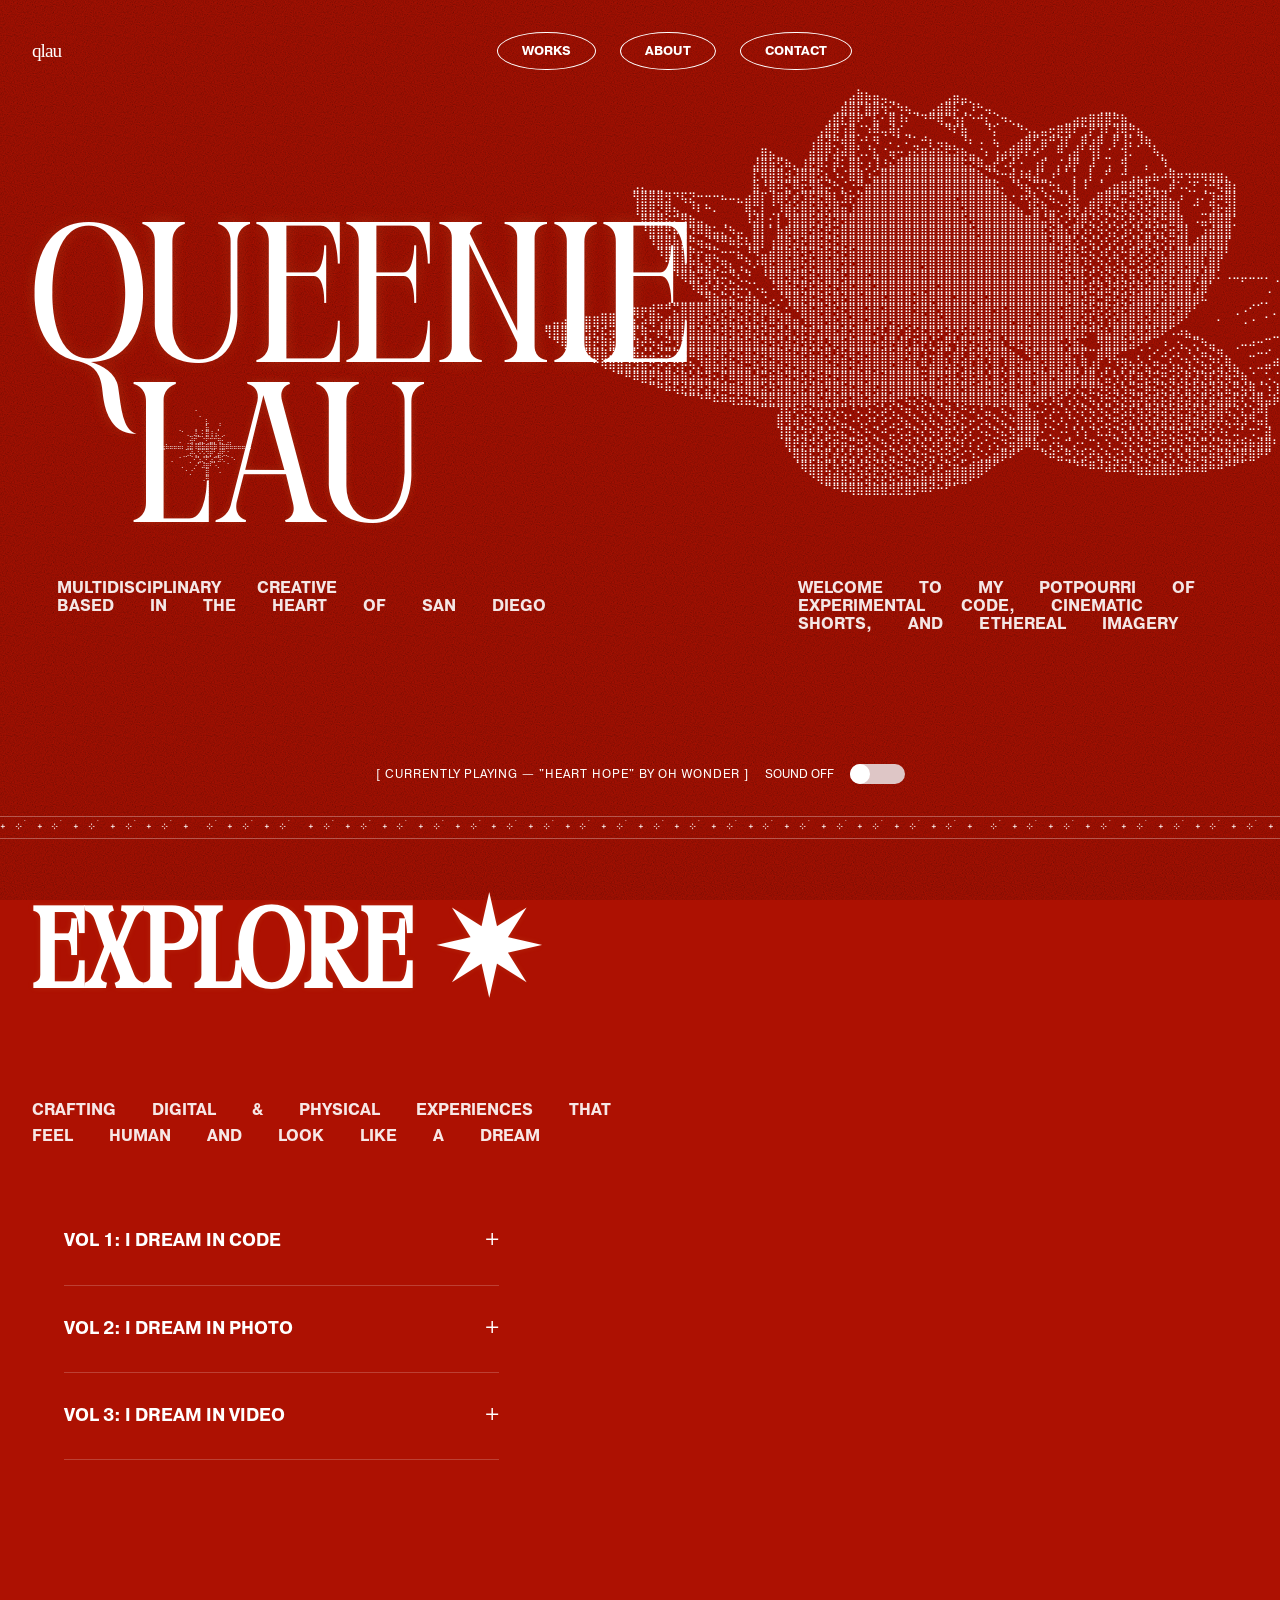
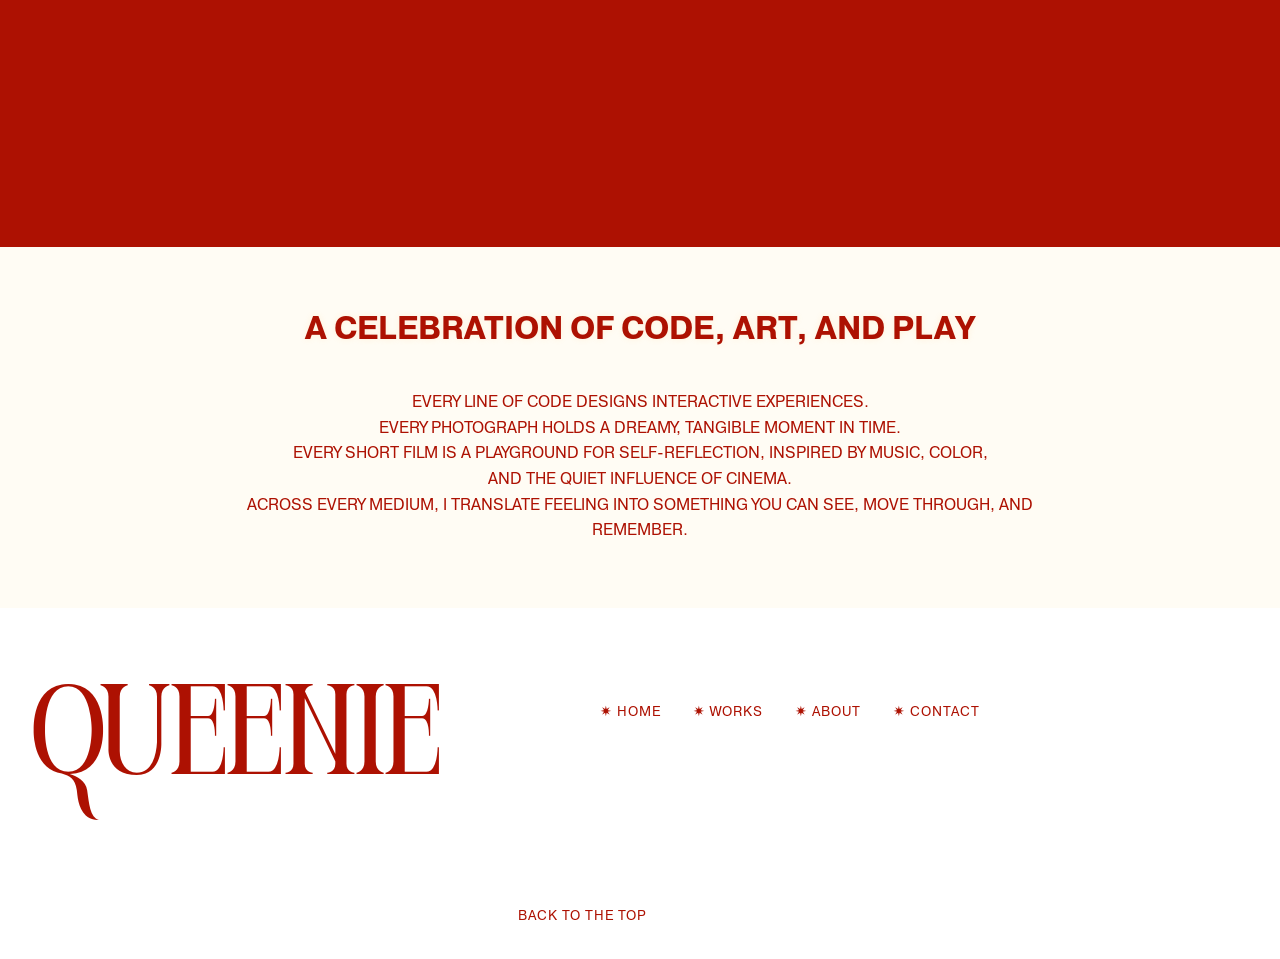
==== commit ed9c7e1b: "wip" ====
--- a/index.html
+++ b/index.html
@@ -16,6 +16,7 @@
   </script>
   <script type="module" src="js/3d-cursor.js"></script>
   <script src="js/magazine.js"></script>
+  <script src="js/volume-buttons.js"></script>
   <script src="https://cdn.jsdelivr.net/npm/page-flip@2.0.7/dist/js/page-flip.browser.min.js"></script>
   </head>
   <body>
@@ -25,7 +26,7 @@
         <ul class="nav-links">
           <li><a href="works.html">Works</a></li>
           <li><a href="about.html">About</a></li>
-          <li><a href="#contact">Contact</a></li>
+          <li><a href="contact.html">Contact</a></li>
         </ul>
       </nav>
     </header>
@@ -134,7 +135,7 @@
         <summary>VOL 1: I DREAM IN CODE <span class="plus-icon">+</span></summary>
         <div class="volume-content">
           <p>Three coding experiences centered around themes of self-reflection, connection, and the bridge between digital and physical space</p>
-          <button class="view-btn" data-page="1">Open Volume 1</button>
+          <button class="view-btn" data-url="code.html">Open Volume 1</button>
         </div>
       </details>
 
@@ -142,7 +143,7 @@
         <summary>VOL 2: I DREAM IN PHOTO <span class="plus-icon">+</span></summary>
         <div class="volume-content">
           <p>A collection of ethereal imagery captured across the heart of San Diego and beyond</p>
-          <button class="view-btn" data-page="4">Open Volume 2</button>
+          <button class="view-btn" data-url="photo.html">Open Volume 2</button>
         </div>
       </details>
 
@@ -150,7 +151,7 @@
         <summary>VOL 3: I DREAM IN VIDEO <span class="plus-icon">+</span></summary>
         <div class="volume-content">
           <p>Cinematic shorts exploring life lessons and self reflection</p>
-          <button class="view-btn" data-page="6">Open Volume 3</button>
+          <button class="view-btn" data-url="video.html">Open Volume 3</button>
         </div>
       </details>
     </div>
@@ -230,11 +231,29 @@
     <footer class="footer">
       <div class="footer-container">
         <h1 id="footer-logo">QUEENIE</h1>
+        <pre id="footer-lotus">
+          ⠀⠀⠀⠀⠀⠀⣴⣿⣷⢦⢄⣴⡗⢢⢄⠀⠀⠀⠀⣀⣄⠀⠀⠀⠀⠀⠀⠀⠀⠀⠀⠀⠀⠀⠀
+⠀⠀⠀⠀⠀⠀⠀⠀⠀⠀⠀⠀⠀⠀⣼⢧⠁⠗⠯⠀⣉⠲⢈⠂⢑⣤⣶⡿⢻⠛⡗⣄⠀⠀⠀⠀⠀⠀⠀⠀⠀⠀⠀⠀
+⠀⠀⠀⠀⠀⠀⠀⠀⠀⠀⢀⣷⡦⣰⡟⠟⡄⠆⣤⣾⣾⣿⣾⡼⠟⢹⢸⣾⡜⡀⠁⠈⡄⠀⠀⠀⠀⠀⠀⠀⠀⠀⠀⠀
+⠀⠀⠀⠀⢠⣤⣄⢀⣀⡀⢸⡼⡟⢻⣗⢀⣣⣾⣿⣿⣿⣿⣿⣆⠉⡝⠠⢐⢁⣥⠶⠪⡝⠉⠙⣷⠀⠀⠀⠀⠀⠀⠀⠀
+⠀⠀⠀⠀⠸⣿⣓⣌⡂⠀⢹⡇⢻⣿⡟⢳⣿⣿⣿⣿⣿⣿⣿⣿⣶⣿⣆⢼⠟⠁⠀⢰⢿⡀⣸⣽⠀⠀⠀⠀⠀⠀⠀⠀
+⠀⠀⠀⠀⠀⠹⣿⣚⠷⢺⢾⣇⡯⣿⡇⣼⣿⣿⣿⣿⣿⣿⣿⣿⣿⣿⡞⣏⠀⠀⢀⠄⢀⣧⣾⡿⠀⠀⠀⠀⠀⠀⠀⠀
+⠀⠀⠀⠀⠀⠀⠻⣿⢆⠢⠑⢻⣿⣿⣿⣿⣿⣿⣿⣿⣿⣿⣿⣿⣿⣿⣷⣿⠀⠀⠈⠠⣿⣿⣿⣃⣀⡀⠀⠀⠀⠀⠀⠀
+⠀⠀⠀⠀⠀⢀⣀⣙⣦⣀⣠⠀⢻⣿⣿⣿⣿⣿⣿⣿⣿⣿⣿⣿⣿⣿⣿⣿⠀⠀⢀⣾⣷⣿⠏⠀⠀⡀⠉⠓⠠⢄⡀⠀
+⣤⣤⡶⠶⠋⡝⣵⣿⣿⣷⣮⡙⠢⢽⣿⣿⣿⠿⡿⠿⡿⢿⣿⣿⣿⣿⣿⣟⣀⢀⣿⣿⡿⠋⠀⠀⠀⠀⠈⡀⢄⣾⣾⠆
+⠙⠿⣿⣶⡵⡀⠚⢿⣿⣿⣿⣿⣶⣀⠉⢻⣿⣾⡞⡜⡱⣳⢻⣼⡛⣿⣿⣿⢼⣿⠟⠋⠀⠉⠢⢄⠀⠊⠁⠢⠄⣺⠏⠀
+⠀⠀⠈⠛⠷⣦⡤⣤⣝⣺⣮⡭⣿⣿⣿⣿⣿⣿⣿⣧⣿⡇⣼⣸⣿⣿⣿⣿⣏⠀⠁⠀⠀⠀⠀⠈⢆⠈⠠⣠⠞⠁⠀⠀
+⠀⠀⠀⠀⠀⠀⠉⠓⠂⠨⠭⠿⡿⠿⠿⠿⠿⠛⠛⠋⠛⠛⠻⠿⢷⡟⠋⠁⠀⠀⠀⠀⠀⠀⢀⡤⠈⣦⠚⠁⠀⠀⠀⠀
+⠀⠀⠀⠀⠀⠀⠀⠀⠀⠀⠀⠀⣇⠀⠀⠀⠀⠀⠀⠀⠀⠀⠀⠀⢸⡷⠀⠀⠀⠀⠀⠀⠐⠚⠛⠁⠈⣺⠀⠀⠀⠀⠀⠀
+⠀⠀⠀⠀⠀⠀⠀⠀⠀⠀⠀⠀⠙⣦⡀⠀⠀⠀⠀⠀⠀⠀⣀⣤⠞⠑⠬⣄⡀⠀⠀⠀⠀⠀⠀⣴⡿⠟⠀⠀⠀⠀⠀⠀
+⠀⠀⠀⠀⠀⠀⠀⠀⠀⠀⠀⠀⠀⠈⠳⣦⣤⣠⣤⣴⠶⠟⠋⠁⠀⠀⠀⠀⠈⠉⠉⠉⠉⠉⠉⠀⠀⠀⠀⠀⠀⠀⠀⠀
+        </pre>
         <div class="footer-nav-links">
-          <a href="#">✷ Home</a>
-          <a href="#">✷ Works</a>
-          <a href="#">✷ Contact</a>
-      </div>
+          <a href="index.html">✷ Home</a>
+          <a href="works.html">✷ Works</a>
+          <a href="about.html">✷ About</a>
+          <a href="contact.html">✷ Contact</a>
+        </div>
       </div>
 
       <!-- <ul id="footer-nav-buttons">
--- a/styles.css
+++ b/styles.css
@@ -52,6 +52,11 @@
     --font-sans: 'Pragmatica', -apple-system, BlinkMacSystemFont, 'Segoe UI', sans-serif;
 }
 
+
+.logo a {
+    text-decoration: none;
+    color: var(--text-white);
+}
 
 body {
     font-family: var(--font-sans);
@@ -285,7 +290,7 @@
 }
 
 input:checked+.slider {
-    background-color: #a2c9a2;
+    background-color: #690000;
 }
 
 input:focus+.slider {
@@ -444,7 +449,7 @@
 .footer {
     background-color: var(--text-white);
     color: var(--primary-red);
-    padding: 3rem 5rem;
+    padding: 2rem 2rem;
 }
 
 .footer p {
@@ -472,7 +477,7 @@
 .footer-container {
     display: flex;
     flex-direction: row;
-    gap: 30%;
+    gap: 5rem;
     text-align: center;
 }
 
@@ -486,6 +491,11 @@
     font-weight: 400;
     letter-spacing: -1px;
     text-transform: uppercase;
+}
+
+#footer-lotus {
+    white-space: pre;
+    font-size: 0rem;
 }
 
 #footer-nav-buttons {
@@ -953,6 +963,11 @@
     justify-content: center;
     padding-left: 40%;
     padding-right: 40%;
+    margin-top: 5%;
+}
+
+#back-to-top p {
+    margin: 0;
 }
 
 #back-to-top a {
@@ -963,6 +978,189 @@
 #back-to-top a:hover {
     text-decoration: none;
     font-weight: 700;
+}
+
+.about-image {
+    background-image: url('assets/about-page.png');
+    width: 100vw;
+    height: 100%;
+    background-position: top center;
+    background-repeat: no-repeat;
+    background-size: contain;
+    background-color: var(--primary-red);
+}
+
+.contact-image {
+    height: 100px;
+    transform: translateY(20px);
+}
+
+.contact-container {
+    display: flex;
+    flex-direction: row;
+    font-size: 3rem;
+    gap: 1rem;
+    overflow: hidden;
+}
+
+.contact-section {
+    flex: 1;
+    text-align: left;
+    padding: 2rem;
+    margin: 5%;
+}
+
+#contact-title-together {
+    font-size: 10rem;
+    line-height: 0.5;
+    color: var(--text-white);
+    text-transform: uppercase;
+    letter-spacing: 2px;
+    text-shadow: 0 0 8px rgba(255, 180, 80, 0.15);
+}
+
+.contact-info {
+    margin-top: 10%;
+}
+
+.contact-info a {
+    text-decoration: none;
+    color: var(--secondary-white);
+    display: flex;
+    flex-direction: column;
+    gap: 1rem;
+}
+
+#get-in-touch-text {
+    color: var(--secondary-white);
+    letter-spacing: 1px;
+    font-weight: 700;
+    margin-bottom: 2%;
+}
+
+/* Container setup */
+.works-container {
+    min-height: 80vh;
+    display: flex;
+    align-items: center;
+    justify-content: center;
+    padding: 0 10%;
+}
+
+.works-nav {
+    width: 100%;
+    display: flex;
+    flex-direction: column;
+    gap: 2rem;
+}
+
+/* Individual Item Styling */
+.works-item {
+    display: flex;
+    justify-content: space-between;
+    align-items: baseline;
+    padding: 1.5rem 0;
+    border-bottom: 1px solid rgba(255, 255, 255, 0.15);
+    transition: all 0.5s cubic-bezier(0.25, 0.1, 0.25, 1);
+    text-decoration: none;
+    color: var(--text-white);
+}
+
+.works-title {
+    font-family: var(--font-serif);
+    /* Perandory */
+    font-size: 5.5rem;
+    line-height: 1;
+    margin: 0;
+    text-transform: uppercase;
+    letter-spacing: 2px;
+}
+
+.works-vol {
+    font-family: var(--font-sans);
+    /* Pragmatica */
+    font-weight: 700;
+    font-size: 1.2rem;
+    opacity: 0.6;
+}
+
+/* The Hover Logic: 
+   When the container is hovered, dim ALL items. 
+   Then, keep the specifically hovered item at full opacity. */
+
+.works-nav:hover .works-item {
+    opacity: 0.2;
+    /* Lower opacity for non-hovered items */
+    filter: blur(2px);
+    /* Optional: adds a dreamy vibe */
+}
+
+.works-nav .works-item:hover {
+    opacity: 1;
+    filter: blur(0px);
+    border-bottom-color: rgba(255, 255, 255, 0.8);
+    transform: translateX(20px);
+    /* Subtle slide-right effect */
+}
+
+/* 1. Scaling the Text on Hover */
+.works-item:hover .works-title {
+    transform: scale(1.05);
+    /* Subtle grow */
+    letter-spacing: 4px;
+    /* Expands slightly for a 'breathing' effect */
+    transition: all 0.6s cubic-bezier(0.16, 1, 0.3, 1);
+    z-index: 10;
+}
+
+/* 2. The Interactive Vignette Container */
+#vignette-layer {
+    position: fixed;
+    top: 0;
+    left: 0;
+    width: 100vw;
+    height: 100vh;
+    pointer-events: none;
+    /* Don't block clicks */
+    z-index: 5;
+    /* Sit behind the text but above the background */
+    opacity: 0;
+    transition: opacity 0.5s ease;
+    /* This creates a 'hole' of light where the mouse is */
+    background: radial-gradient(circle 200px at var(--mouse-x) var(--mouse-y),
+            rgba(173, 17, 2, 0) 0%,
+            rgba(173, 17, 2, 0.4) 100%);
+}
+
+.works-nav:hover~#vignette-layer {
+    opacity: 1;
+}
+
+.trail-particle {
+    text-shadow: 0 0 8px rgba(255, 255, 255, 0.8);
+    transition: filter 0.2s;
+}
+
+.heart-particle {
+    position: fixed;
+    pointer-events: none;
+    font-family: monospace;
+    z-index: 9999;
+    color: white;
+    text-shadow: 0 0 10px rgba(255, 255, 255, 0.8),
+        0 0 20px rgba(255, 255, 255, 0.4);
+    user-select: none;
+}
+
+/* Responsive adjustments */
+@media (max-width: 768px) {
+    .works-title {
+        font-size: 2.5rem;
+    }
+
+    .works-item:hover {
+        transform: none;
+    }
 }
 
 /* Responsive Design */
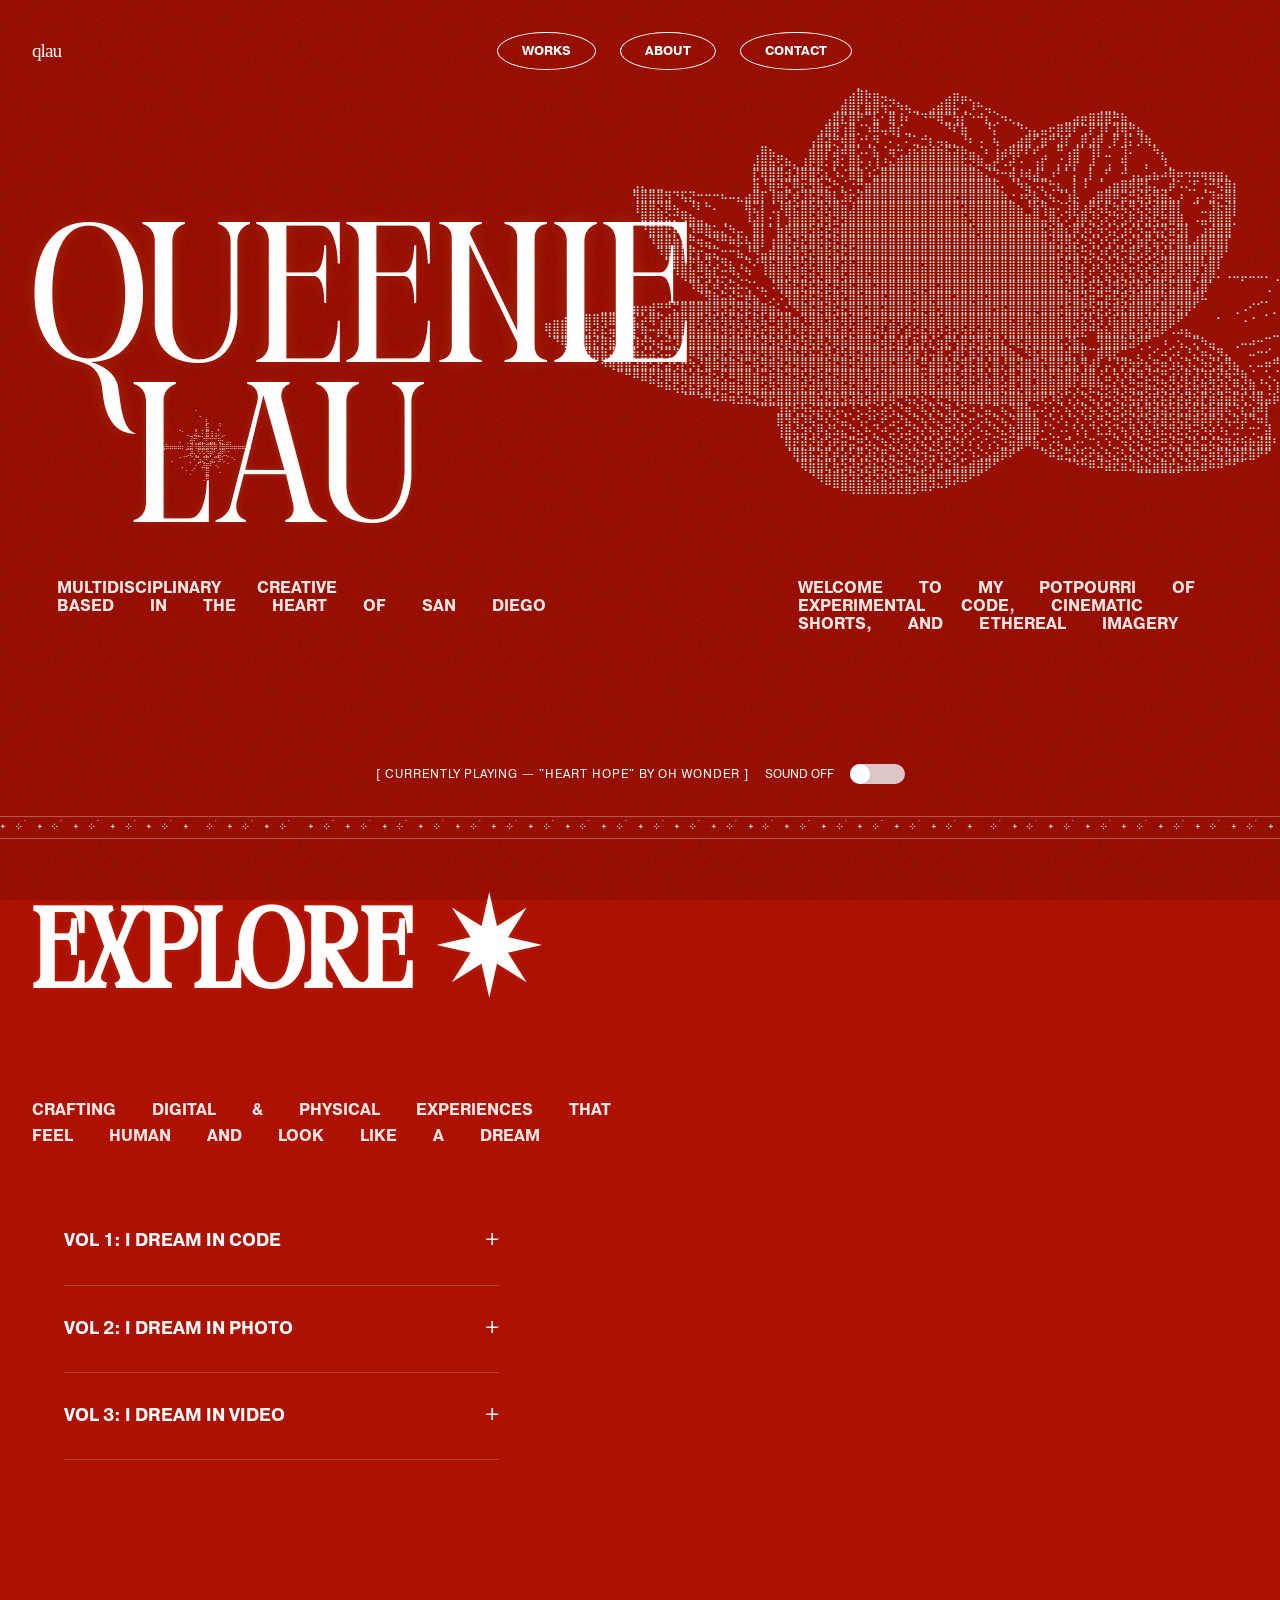
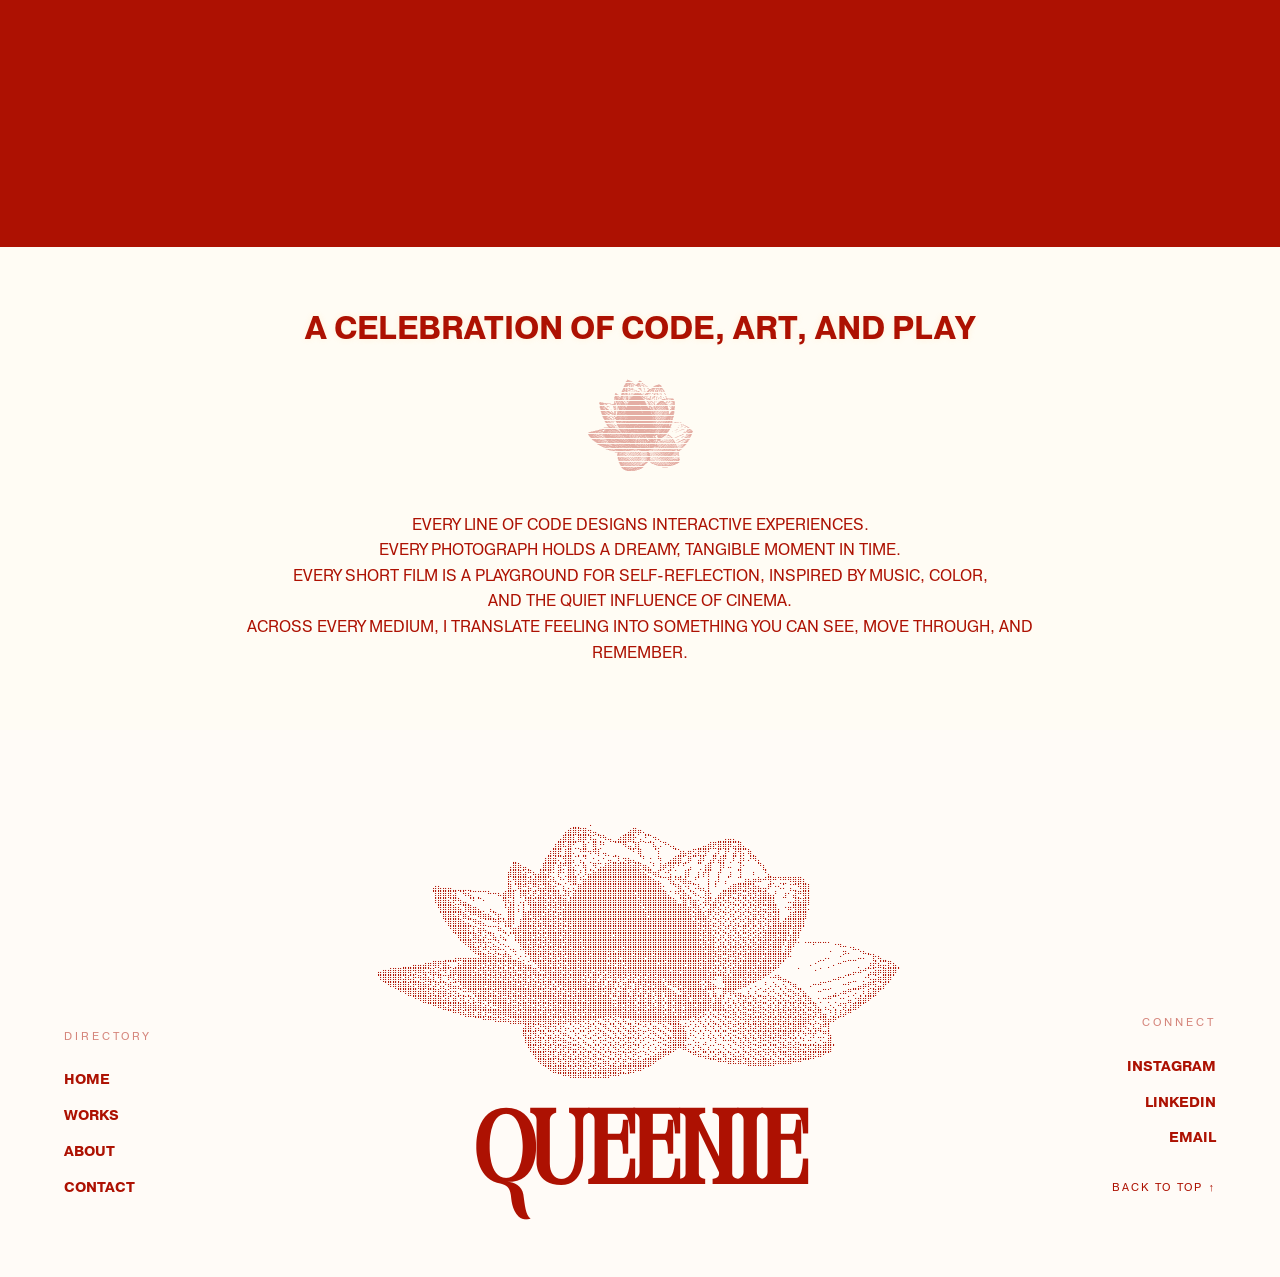
==== commit 469c0b40: "wip" ====
--- a/index.html
+++ b/index.html
@@ -177,7 +177,7 @@
     <div class="celebration-section">
       <h1 id="celebration-text">A celebration of code, art, and play</h2>
 
-     <!-- <pre class="small-lotus">
+     <pre class="small-lotus">
 ⠀⠀⠀⠀⠀⠀⠀⠀⠀⠀⠀⠀⠀⠀⠀⠀⠀⠀⠀⠀⠀⠀⠀⠀⠀⠀⠀⠀⠀⠀⠀⠀⠀⠀⠀⠀⠀⠀⠀⡀⠀⠀⠀⠀⠀⠀⠀⠀⠀⠀⠀⠀⠀⠀⠀⠀⠀⠀⠀⠀⠀⠀⠀⠀⠀⠀⠀⠀⠀⠀⠀⠀⠀⠀⠀⠀⠀⠀⠀⠀⠀⠀⠀⠀⠀⠀⠀⠀⠀⠀⠀⠀⠀⠀⠀⠀⠀⠀⠀⠀⠀⠀⠀⠀⠀
 ⠀⠀⠀⠀⠀⠀⠀⠀⠀⠀⠀⠀⠀⠀⠀⠀⠀⠀⠀⠀⠀⠀⠀⠀⠀⠀⠀⠀⠀⠀⠀⠀⠀⠀⠀⠀⠀⢀⣴⣿⡷⣶⢤⣀⠀⠀⠀⠀⠀⠀⣠⣶⣤⡀⠀⠀⠀⠀⠀⠀⠀⠀⠀⠀⠀⠀⠀⠀⠀⠀⠀⠀⠀⠀⠀⠀⠀⠀⠀⠀⠀⠀⠀⠀⠀⠀⠀⠀⠀⠀⠀⠀⠀⠀⠀⠀⠀⠀⠀⠀⠀⠀⠀⠀⠀
 ⠀⠀⠀⠀⠀⠀⠀⠀⠀⠀⠀⠀⠀⠀⠀⠀⠀⠀⠀⠀⠀⠀⠀⠀⠀⠀⠀⠀⠀⠀⠀⠀⠀⠀⠀⠀⢀⣾⣿⡏⣿⣿⢳⣊⠳⢦⣀⠀⣠⣾⣿⡧⢁⠸⠓⢤⡀⠀⠀⠀⠀⠀⠀⠀⠀⠀⠀⠀⠀⢀⣀⡀⠀⠀⠀⠀⠀⠀⠀⠀⠀⠀⠀⠀⠀⠀⠀⠀⠀⠀⠀⠀⠀⠀⠀⠀⠀⠀⠀⠀⠀⠀⠀⠀⠀
@@ -216,7 +216,7 @@
 ⠀⠀⠀⠀⠀⠀⠀⠀⠀⠀⠀⠀⠀⠀⠀⠀⠀⠀⠀⠀⠀⠀⠀⠀⠀⠀⠀⠀⠀⠀⠀⠀⠀⠙⢿⣾⣿⣷⣻⣞⣽⡳⣞⢯⣳⣮⣽⣷⣾⠿⣿⣻⣿⠟⠋⠀⠀⠀⠀⠀⠀⠀⠀⠀⠀⠀⠀⠀⠀⠀⠀⠀⠀⠀⠉⠉⠉⠉⠉⠁⠀⠀⠀⠀⠀⠀⠀⠀⠀⠀⠀⠀⠀⠀⠀⠀⠀⠀⠀⠀⠀⠀⠀⠀⠀
 ⠀⠀⠀⠀⠀⠀⠀⠀⠀⠀⠀⠀⠀⠀⠀⠀⠀⠀⠀⠀⠀⠀⠀⠀⠀⠀⠀⠀⠀⠀⠀⠀⠀⠀⠀⠉⠛⠿⢿⣿⣾⣿⣿⣻⣟⣿⡽⠿⠞⠓⠋⠁⠀⠀⠀⠀⠀⠀⠀⠀⠀⠀⠀⠀⠀⠀⠀⠀⠀⠀⠀⠀⠀⠀⠀⠀⠀⠀⠀⠀⠀⠀⠀⠀⠀⠀⠀⠀⠀⠀⠀⠀⠀⠀⠀⠀⠀⠀⠀⠀⠀⠀⠀⠀⠀
 
-            </pre> -->
+            </pre>
       <p id="celebration-content-text">Every line of code designs interactive experiences.<br>
         Every photograph holds a dreamy, tangible moment in time. <br> Every short film is a playground for self-reflection, inspired by music, color, <br>and the quiet influence of cinema. 
         <br> Across every medium, I translate feeling into something you can see, move through, and remember.</p>
@@ -228,43 +228,76 @@
     </div>
     </main>
 
-    <footer class="footer">
-      <div class="footer-container">
-        <h1 id="footer-logo">QUEENIE</h1>
-        <pre id="footer-lotus">
-          ⠀⠀⠀⠀⠀⠀⣴⣿⣷⢦⢄⣴⡗⢢⢄⠀⠀⠀⠀⣀⣄⠀⠀⠀⠀⠀⠀⠀⠀⠀⠀⠀⠀⠀⠀
-⠀⠀⠀⠀⠀⠀⠀⠀⠀⠀⠀⠀⠀⠀⣼⢧⠁⠗⠯⠀⣉⠲⢈⠂⢑⣤⣶⡿⢻⠛⡗⣄⠀⠀⠀⠀⠀⠀⠀⠀⠀⠀⠀⠀
-⠀⠀⠀⠀⠀⠀⠀⠀⠀⠀⢀⣷⡦⣰⡟⠟⡄⠆⣤⣾⣾⣿⣾⡼⠟⢹⢸⣾⡜⡀⠁⠈⡄⠀⠀⠀⠀⠀⠀⠀⠀⠀⠀⠀
-⠀⠀⠀⠀⢠⣤⣄⢀⣀⡀⢸⡼⡟⢻⣗⢀⣣⣾⣿⣿⣿⣿⣿⣆⠉⡝⠠⢐⢁⣥⠶⠪⡝⠉⠙⣷⠀⠀⠀⠀⠀⠀⠀⠀
-⠀⠀⠀⠀⠸⣿⣓⣌⡂⠀⢹⡇⢻⣿⡟⢳⣿⣿⣿⣿⣿⣿⣿⣿⣶⣿⣆⢼⠟⠁⠀⢰⢿⡀⣸⣽⠀⠀⠀⠀⠀⠀⠀⠀
-⠀⠀⠀⠀⠀⠹⣿⣚⠷⢺⢾⣇⡯⣿⡇⣼⣿⣿⣿⣿⣿⣿⣿⣿⣿⣿⡞⣏⠀⠀⢀⠄⢀⣧⣾⡿⠀⠀⠀⠀⠀⠀⠀⠀
-⠀⠀⠀⠀⠀⠀⠻⣿⢆⠢⠑⢻⣿⣿⣿⣿⣿⣿⣿⣿⣿⣿⣿⣿⣿⣿⣷⣿⠀⠀⠈⠠⣿⣿⣿⣃⣀⡀⠀⠀⠀⠀⠀⠀
-⠀⠀⠀⠀⠀⢀⣀⣙⣦⣀⣠⠀⢻⣿⣿⣿⣿⣿⣿⣿⣿⣿⣿⣿⣿⣿⣿⣿⠀⠀⢀⣾⣷⣿⠏⠀⠀⡀⠉⠓⠠⢄⡀⠀
-⣤⣤⡶⠶⠋⡝⣵⣿⣿⣷⣮⡙⠢⢽⣿⣿⣿⠿⡿⠿⡿⢿⣿⣿⣿⣿⣿⣟⣀⢀⣿⣿⡿⠋⠀⠀⠀⠀⠈⡀⢄⣾⣾⠆
-⠙⠿⣿⣶⡵⡀⠚⢿⣿⣿⣿⣿⣶⣀⠉⢻⣿⣾⡞⡜⡱⣳⢻⣼⡛⣿⣿⣿⢼⣿⠟⠋⠀⠉⠢⢄⠀⠊⠁⠢⠄⣺⠏⠀
-⠀⠀⠈⠛⠷⣦⡤⣤⣝⣺⣮⡭⣿⣿⣿⣿⣿⣿⣿⣧⣿⡇⣼⣸⣿⣿⣿⣿⣏⠀⠁⠀⠀⠀⠀⠈⢆⠈⠠⣠⠞⠁⠀⠀
-⠀⠀⠀⠀⠀⠀⠉⠓⠂⠨⠭⠿⡿⠿⠿⠿⠿⠛⠛⠋⠛⠛⠻⠿⢷⡟⠋⠁⠀⠀⠀⠀⠀⠀⢀⡤⠈⣦⠚⠁⠀⠀⠀⠀
-⠀⠀⠀⠀⠀⠀⠀⠀⠀⠀⠀⠀⣇⠀⠀⠀⠀⠀⠀⠀⠀⠀⠀⠀⢸⡷⠀⠀⠀⠀⠀⠀⠐⠚⠛⠁⠈⣺⠀⠀⠀⠀⠀⠀
-⠀⠀⠀⠀⠀⠀⠀⠀⠀⠀⠀⠀⠙⣦⡀⠀⠀⠀⠀⠀⠀⠀⣀⣤⠞⠑⠬⣄⡀⠀⠀⠀⠀⠀⠀⣴⡿⠟⠀⠀⠀⠀⠀⠀
-⠀⠀⠀⠀⠀⠀⠀⠀⠀⠀⠀⠀⠀⠈⠳⣦⣤⣠⣤⣴⠶⠟⠋⠁⠀⠀⠀⠀⠈⠉⠉⠉⠉⠉⠉⠀⠀⠀⠀⠀⠀⠀⠀⠀
-        </pre>
-        <div class="footer-nav-links">
-          <a href="index.html">✷ Home</a>
-          <a href="works.html">✷ Works</a>
-          <a href="about.html">✷ About</a>
-          <a href="contact.html">✷ Contact</a>
-        </div>
-      </div>
-
-      <!-- <ul id="footer-nav-buttons">
-        <a href="#">Instagram</a>
-        <a href="#">Email</a>
-      </ul> -->
-
+<footer class="footer">
+  <div class="footer-container">
+    
+    <div class="footer-column left">
+      <p class="footer-label">DIRECTORY</p>
+      <nav class="footer-nav-links">
+        <a href="index.html">HOME</a>
+        <a href="works.html">WORKS</a>
+        <a href="about.html">ABOUT</a>
+        <a href="contact.html">CONTACT</a>
+      </nav>
+    </div>
+
+    <div class="footer-center">
+      <pre id="footer-lotus" class="ascii-shimmer">
+        ⠀⠀⠀⠀⠀⠀⠀⠀⠀⠀⠀⠀⠀⠀⠀⠀⠀⠀⠀⠀⠀⠀⠀⠀⠀⠀⠀⠀⠀⠀⠀⠀⠀⠀⠀⠀⠀⠀⠀⡀⠀⠀⠀⠀⠀⠀⠀⠀⠀⠀⠀⠀⠀⠀⠀⠀⠀⠀⠀⠀⠀⠀⠀⠀⠀⠀⠀⠀⠀⠀⠀⠀⠀⠀⠀⠀⠀⠀⠀⠀⠀⠀⠀⠀⠀⠀⠀⠀⠀⠀⠀⠀⠀⠀⠀⠀⠀⠀⠀⠀⠀⠀⠀⠀⠀
+⠀⠀⠀⠀⠀⠀⠀⠀⠀⠀⠀⠀⠀⠀⠀⠀⠀⠀⠀⠀⠀⠀⠀⠀⠀⠀⠀⠀⠀⠀⠀⠀⠀⠀⠀⠀⠀⢀⣴⣿⡷⣶⢤⣀⠀⠀⠀⠀⠀⠀⣠⣶⣤⡀⠀⠀⠀⠀⠀⠀⠀⠀⠀⠀⠀⠀⠀⠀⠀⠀⠀⠀⠀⠀⠀⠀⠀⠀⠀⠀⠀⠀⠀⠀⠀⠀⠀⠀⠀⠀⠀⠀⠀⠀⠀⠀⠀⠀⠀⠀⠀⠀⠀⠀⠀
+⠀⠀⠀⠀⠀⠀⠀⠀⠀⠀⠀⠀⠀⠀⠀⠀⠀⠀⠀⠀⠀⠀⠀⠀⠀⠀⠀⠀⠀⠀⠀⠀⠀⠀⠀⠀⢀⣾⣿⡏⣿⣿⢳⣊⠳⢦⣀⠀⣠⣾⣿⡧⢁⠸⠓⢤⡀⠀⠀⠀⠀⠀⠀⠀⠀⠀⠀⠀⠀⢀⣀⡀⠀⠀⠀⠀⠀⠀⠀⠀⠀⠀⠀⠀⠀⠀⠀⠀⠀⠀⠀⠀⠀⠀⠀⠀⠀⠀⠀⠀⠀⠀⠀⠀⠀
+⠀⠀⠀⠀⠀⠀⠀⠀⠀⠀⠀⠀⠀⠀⠀⠀⠀⠀⠀⠀⠀⠀⠀⠀⠀⠀⠀⠀⠀⠀⠀⠀⠀⠀⠀⢠⣿⣏⣿⠟⠉⣧⠂⣿⠸⠆⠈⠙⠛⢿⣉⢳⡎⠑⠚⣆⢈⠲⢄⡀⠀⠀⠀⠀⠀⣀⣴⡶⣿⣿⣿⣛⣷⡀⠀⠀⠀⠀⠀⠀⠀⠀⠀⠀⠀⠀⠀⠀⠀⠀⠀⠀⠀⠀⠀⠀⠀⠀⠀⠀⠀⠀⠀⠀⠀
+⠀⠀⠀⠀⠀⠀⠀⠀⠀⠀⠀⠀⠀⠀⠀⠀⠀⠀⠀⠀⠀⠀⠀⠀⠀⠀⠀⠀⠀⠀⠀⠀⠀⠀⢠⣿⡿⢰⣿⡈⠱⠿⢤⢾⡎⣀⠀⠀⠀⠀⠙⠏⣷⠀⠀⠘⡅⠀⠀⠙⢢⣄⣤⢖⡿⢿⠏⢉⡟⢹⠇⣹⢿⡛⣦⠀⠀⠀⠀⠀⠀⠀⠀⠀⠀⠀⠀⠀⠀⠀⠀⠀⠀⠀⠀⠀⠀⠀⠀⠀⠀⠀⠀⠀⠀
+⠀⠀⠀⠀⠀⠀⠀⠀⠀⠀⠀⠀⠀⠀⠀⠀⠀⠀⠀⠀⠀⠀⠀⠀⠀⠀⠀⠀⠀⠀⠀⠀⠀⢠⣿⣽⡛⢾⣿⡐⢃⠻⠀⠄⡁⠌⣁⠚⡆⢤⣄⡀⠘⠆⠠⠀⢦⠀⢀⣴⣿⠋⣶⠛⣹⡏⢀⡿⣰⡿⠀⡟⢸⡅⡸⢷⡀⠀⠀⠀⠀⠀⠀⠀⠀⠀⠀⠀⠀⠀⠀⠀⠀⠀⠀⠀⠀⠀⠀⠀⠀⠀⠀⠀⠀
+⠀⠀⠀⠀⠀⠀⠀⠀⠀⠀⠀⠀⠀⠀⠀⠀⠀⠀⠀⠀⠀⠀⠀⠀⠀⠀⢀⣿⣦⣀⠀⠀⠀⣾⣿⡟⣼⠾⣿⡡⠌⣧⠈⢶⢒⣰⣮⣿⣾⣷⣯⣽⡷⣤⡈⠆⢰⣴⢿⡟⠏⠞⢁⠀⠛⢠⣾⠁⢹⡇⣈⠀⢹⠄⠀⠀⠳⡄⠀⠀⠀⠀⠀⠀⠀⠀⠀⠀⠀⠀⠀⠀⠀⠀⠀⠀⠀⠀⠀⠀⠀⠀⠀⠀⠀
+⠀⠀⠀⠀⠀⠀⠀⠀⠀⠀⠀⠀⠀⠀⠀⠀⠀⠀⠀⠀⠀⠀⠀⠀⠀⠀⣼⣿⣷⣫⠷⣄⣸⣟⡿⠅⡾⠅⣿⡗⡰⢸⣘⣦⣿⣿⣿⣿⣿⣿⣿⣿⣯⣝⠿⣤⡞⠡⢞⠐⠀⢰⡏⠀⡌⡼⡟⠀⡼⠀⢠⠀⢻⠀⠀⡄⠀⠹⡀⠀⠀⠀⠀⠀⠀⠀⠀⠀⠀⠀⠀⠀⠀⠀⠀⠀⠀⠀⠀⠀⠀⠀⠀⠀⠀
+⠀⠀⠀⠀⠀⠀⠀⠀⠀⠀⠀⠀⠀⠀⠀⠀⠀⠀⠀⠀⠀⠀⠀⠀⠀⠀⣏⢿⣿⣿⣺⣼⣿⣿⣫⣆⠱⠌⣿⣿⠰⣥⣿⣿⣿⣿⣿⣿⣿⣿⣿⣿⣿⣿⣷⣌⡙⠒⢾⡸⢾⣼⣁⠰⠃⠁⡅⢀⡇⢀⠋⠀⠚⢠⣄⣤⣦⠴⢿⠶⠲⠶⢶⣶⣶⡄⠀⠀⠀⠀⠀⠀⠀⠀⠀⠀⠀⠀⠀⠀⠀⠀⠀⠀⠀
+⠀⠀⠀⠀⠀⠀⠀⠀⠀⠀⠀⣠⣄⣀⣀⠀⠀⠀⠀⠀⠀⠀⠀⠀⠀⠀⣷⠘⣿⠾⣍⠿⣖⣻⣷⡬⠓⡌⡐⡛⣶⣿⣿⣿⣿⣿⣿⣿⣿⣿⣿⣿⣿⣿⣿⣿⣯⠄⠈⠳⣦⠩⡍⢓⣆⡀⡇⠸⠀⠈⣠⣶⣿⢿⣟⣧⣄⣀⡾⠡⢌⡋⢐⠚⢯⣿⡆⠀⠀⠀⠀⠀⠀⠀⠀⠀⠀⠀⠀⠀⠀⠀⠀⠀⠀
+⠀⠀⠀⠀⠀⠀⠀⠀⠀⠀⠀⢻⣿⣿⣿⣻⠙⢯⣝⠒⠒⠒⠦⠤⣄⣴⣿⡏⢸⣿⢏⡾⣹⣯⣟⣿⣇⣹⡖⣽⣿⣿⣿⣿⣿⣿⣿⣿⣿⣿⣿⣟⣿⣿⣿⣿⣿⣷⡐⠰⢞⣧⡘⢦⡈⢱⡧⠀⣠⣿⣿⠿⣭⣛⣮⢷⣻⣾⣄⡰⠀⢠⠌⣹⠶⣿⡇⠀⠀⠀⠀⠀⠀⠀⠀⠀⠀⠀⠀⠀⠀⠀⠀⠀⠀
+⠀⠀⠀⠀⠀⠀⠀⠀⠀⠀⠀⢸⣿⣿⣝⡿⢦⣀⠘⠇⠓⠄⠀⠀⠀⢿⣍⡇⢈⡸⣿⣞⣿⣷⣻⣞⣿⣶⣸⣿⣿⣿⣿⣿⣿⣿⣿⣿⣿⣿⣿⣿⣽⣿⣿⣿⣿⣿⣿⣦⠘⣷⢻⣤⠌⣱⡿⣰⣟⢧⣏⡳⢧⡻⣜⢯⣾⡿⣿⡇⠀⠉⣀⣹⣗⣾⡇⠀⠀⠀⠀⠀⠀⠀⠀⠀⠀⠀⠀⠀⠀⠀⠀⠀⠀
+⠀⠀⠀⠀⠀⠀⠀⠀⠀⠀⠀⠀⢿⣿⣿⣮⣍⢻⣷⣤⡀⠀⢀⠀⠀⠸⣼⡇⡂⡇⢹⣿⣿⣷⣻⢾⣽⣻⣿⣿⣿⣿⣿⣿⣿⣿⣿⣿⣿⣿⣿⣿⣷⣻⣿⣿⣿⣿⣿⣿⣿⣿⣬⢿⣎⠜⣹⡿⣜⢣⢎⡝⣣⢟⡼⣳⢯⣛⣿⣿⡀⠠⣤⢿⣿⣿⡁⠀⠀⠀⠀⠀⠀⠀⠀⠀⠀⠀⠀⠀⠀⠀⠀⠀⠀
+⠀⠀⠀⠀⠀⠀⠀⠀⠀⠀⠀⠀⠘⣿⣿⣟⡿⣮⡹⠿⣿⣥⣌⠳⡤⠀⣿⡇⠁⣷⡿⣿⣿⣳⣯⣟⡶⣿⣿⣿⣿⣿⣿⣿⣿⣿⣿⣿⣿⣿⣿⣿⣿⣷⢿⣿⣿⣿⣿⣿⣿⣿⣯⣳⣿⣎⡿⡱⢎⡳⢪⡜⣱⢎⡳⣭⢯⡝⣶⣻⡇⠀⣰⣾⣿⣿⠀⠀⠀⠀⠀⠀⠀⠀⠀⠀⠀⠀⠀⠀⠀⠀⠀⠀⠀
+⠀⠀⠀⠀⠀⠀⠀⠀⠀⠀⠀⠀⠀⠹⣿⣿⣷⣍⡛⢶⣬⡙⠛⠷⡯⢧⣿⡇⢰⣿⡿⣽⣞⣿⡷⣯⣟⡿⣿⣿⣿⣿⣿⣿⣿⣿⣿⣿⣿⣿⣿⣿⣿⣿⣿⣿⣿⣿⣿⣿⣿⣿⣿⣼⣻⢿⡵⣙⢮⡱⢣⢞⡱⢎⣷⡟⣮⢝⡶⣿⣇⣼⣿⣿⣿⡏⠀⠀⠀⠀⠀⠀⠀⠀⠀⠀⠀⠀⠀⠀⠀⠀⠀⠀⠀
+⠀⠀⠀⠀⠀⠀⠀⠀⠀⠀⠀⠀⠀⠀⠹⣿⣿⣿⡟⡖⣬⣍⠒⠒⣦⡘⠻⣤⣾⣿⡿⣷⣻⡽⣿⡷⣯⣟⣷⣿⣿⣿⣿⣿⣿⣿⣿⣿⣿⣿⣿⣿⣿⣿⣿⣿⣿⣿⣿⣿⣿⣿⣿⣿⣽⣻⣯⣓⢮⡱⢏⣮⢓⡿⣣⢟⡼⣎⣷⣿⣿⣿⡿⣾⣿⠃⠀⠀⠀⠀⠀⠀⠀⠀⠀⠀⠀⠀⠀⠀⠀⠀⠀⠀⠀
+⠀⠀⠀⠀⠀⠀⠀⠀⠀⠀⠀⠀⠀⠀⠀⠙⣿⣿⡟⣷⡽⣨⠻⣆⢠⡙⠜⢻⣯⣿⣿⢿⣳⣟⣿⣿⡿⣽⣯⣿⣿⣿⣿⣿⣿⣿⣿⣻⣿⣿⣿⣿⣿⣿⣿⣿⣿⣿⣿⣿⣿⣿⣿⣿⡷⣯⣿⣜⢣⡝⣮⢜⣧⣛⡵⣫⣞⣽⣿⣿⣻⣿⢧⣿⡇⠀⠀⠀⠀⠀⠀⠀⠀⠀⠀⠀⠀⠀⠀⠀⠀⠀⠀⠀⠀
+⠀⠀⠀⠀⠀⠀⠀⠀⠀⠀⠀⠀⠀⠀⠀⠀⠘⢿⣿⡭⢿⢧⠭⡙⢆⡙⠀⠘⢿⣿⣻⣿⣻⢾⡽⣿⣿⢯⣿⣿⣯⣿⣿⣿⣿⣿⣿⣿⣿⣿⣿⣿⣿⣿⣿⣿⣿⣿⣿⣿⣿⣿⣿⣿⣟⣷⣻⡧⢫⡜⣮⢳⣎⢷⡹⣧⣻⣾⣟⣾⣿⡟⣾⡿⠄⠠⠤⡤⠤⠤⠄⢀⣀⠀⠀⠀⠀⠀⠀⠀⠀⠀⠀⠀⠀
+⠀⠀⠀⠀⠀⠀⠀⠀⠀⠀⠀⠀⠀⠀⠀⠀⠀⠀⠹⣷⣏⠾⡱⢭⠦⢌⠡⣄⠨⢿⣷⣯⣟⣯⡿⣯⣟⣿⣯⣿⣿⣽⣿⣿⣿⣿⣿⡿⣿⣽⣿⣿⣿⣿⣿⣿⣿⣿⣿⣿⣿⣿⣿⣿⣿⡾⣿⣗⣯⣻⣼⣻⢞⣯⢿⣵⣿⡷⣯⣿⣿⢨⣿⠁⠀⠀⠀⠀⠀⠀⢀⠀⠈⣉⠐⠦⢄⡀⠀⠀⠀⠀⠀⠀⠀
+⠀⠀⠀⠀⠀⠀⠀⠀⠀⠀⠀⠀⠀⠀⠀⢀⣀⣀⣀⣈⣻⣷⣭⣮⣓⡾⣦⠐⡠⠨⢻⣿⡾⣯⣟⣷⢿⣞⣿⣷⣿⣿⣯⣿⣿⣿⢾⣿⡿⣿⣿⣽⣿⡿⣿⣽⣿⣿⣿⣿⣿⣿⣿⣿⣿⣿⣿⡽⣶⣛⡶⢯⣟⢾⣿⣿⣿⣻⣿⣿⣿⣿⠧⠀⠀⠀⠀⠀⠀⢀⡀⠀⠠⠊⠁⠀⣀⡉⠓⡦⣄⠀⠀⠀⠀
+⠀⠀⠀⠀⠀⠀⠀⣀⣀⣠⣤⣶⡶⣾⡛⠛⣍⣿⣿⣿⣿⢿⣻⣽⡻⣟⡿⣿⣶⣅⣊⠻⣿⣯⡿⣾⢯⣟⣿⣿⣽⣿⣽⣿⣿⣿⣻⡿⣿⣻⣿⣿⣿⣿⣿⣿⣻⣯⣿⣿⣿⡿⣿⣿⣯⣷⣿⣟⣳⡽⣫⢿⣞⣿⣿⣿⣳⣿⡿⣽⡿⠃⠀⠀⠀⠀⢀⠠⠊⠁⠀⡀⠤⠒⠉⠉⠀⠀⢠⡽⣜⣛⡶⣄⠀
+⣀⣤⣴⣶⣶⣿⣿⢿⣿⣟⣳⣎⡵⢿⢫⣾⣿⣿⣿⣟⡾⣯⢷⣯⣟⣧⣟⣧⠿⣽⢿⣶⡹⢿⣿⣻⣯⢿⡾⣿⣽⣿⣿⣻⢿⡿⣿⣿⣿⣷⣿⣿⣿⣿⣿⣿⣿⣿⣟⣿⡿⣿⣿⣿⣷⣿⣟⣞⢧⣻⢱⣯⣿⣿⣻⣞⣿⣿⣿⠟⠁⠀⠀⠀⠂⠀⠀⠠⠐⠀⠁⠀⠀⠀⠀⣀⣡⠴⢓⣫⣭⣷⣿⣿⠃
+⢻⣿⣿⣿⣿⣻⣞⡯⢶⣽⣌⡏⢿⠒⡾⣏⣿⣿⣿⣾⣿⣽⣻⢾⡽⣾⡽⣞⡿⣽⢾⡹⣟⡿⣽⣿⣯⣿⡽⣿⣿⣳⢧⣿⢏⣾⠵⣯⢿⡽⣺⡽⣳⣟⣾⣯⣿⢿⣿⣿⣿⣿⣿⣿⣿⣿⣾⣟⠛⣷⣧⣿⡿⣯⢿⣽⣷⠟⠡⠴⣦⣀⠀⠀⠀⠀⠀⠀⠀⠀⠀⣀⡤⠔⠋⠁⠀⠠⢏⣙⣥⣿⣿⠃⠀
+⠀⠙⢿⣿⣷⣿⣞⡿⣷⣮⡽⣹⢞⡳⣴⣚⡹⣿⣿⣿⣿⡿⣿⣿⣿⣷⣿⣽⣻⡽⣾⣽⣳⢯⡿⣜⡿⣷⣿⣿⣿⣽⢾⣟⣾⢇⣯⡟⣎⢶⣟⢳⡿⣽⣻⢷⣿⣎⠿⣯⡿⣿⣿⣿⣯⢜⣷⣄⠀⢻⣿⣿⣿⣽⠟⢋⠀⠰⢀⢢⡀⢍⠳⣤⠀⠀⢀⠤⠴⠒⠉⠀⠀⠤⠖⠉⣀⣥⡶⢯⣙⡾⠃⠀⠀
+⠀⠀⠀⠈⠻⢿⣿⣿⣽⣯⣟⡷⣮⣵⣪⢭⡙⠭⠿⣿⣻⣿⣟⡾⣯⣿⣽⣻⢿⣿⣷⣯⣟⣯⣽⣻⣼⣳⢿⣽⣻⣿⣿⣷⣿⢯⣿⣹⢬⣿⡩⣾⢏⣷⣻⢯⣿⢿⣷⣄⠻⣯⣿⣿⣿⣾⡛⣏⠉⣿⢿⣟⣉⠀⡌⢠⠊⠴⡡⢆⡘⣌⠶⣌⡻⣄⠀⠀⠤⠒⠊⢀⢀⣤⠶⢛⠋⡅⣎⣷⠟⠁⠀⠀⠀
+⠀⠀⠀⠀⠀⠀⠉⠻⢿⣿⣾⣽⣷⣫⡞⣵⢫⡗⡳⡜⣿⣷⣟⣿⣾⣭⢷⣻⢿⡾⣽⣻⢿⡿⣿⣷⣯⣿⣻⡾⣿⢿⣿⣯⣿⣿⣧⣛⣾⣿⣳⣯⢻⡧⣿⢎⣿⡜⣿⣽⣿⣿⡞⣿⡿⣽⣧⢻⣼⠇⡬⡘⡽⣳⠞⣦⢛⠶⣱⢦⡹⣌⡳⢎⣵⢻⣦⠀⠄⠤⠶⠛⠡⠄⣂⠡⣼⣼⡿⠋⠀⠀⠀⠀⠀
+⠀⠀⠀⠀⠀⠀⠀⠀⠀⠉⠛⠿⣿⣟⡿⣿⣷⣿⣵⣯⣽⣢⢏⠿⣿⣿⣾⣭⡷⣿⣽⣻⢯⣟⡷⣯⣟⣿⣿⣿⢿⣿⣾⣿⣿⣿⣿⣖⣿⣻⣽⣧⣻⣯⢿⣎⣿⡜⣿⣼⣿⢾⣿⣟⣿⣿⣯⣾⣿⡜⣥⢳⡱⣏⠿⣜⣭⡛⣴⢣⡟⣼⡹⣏⣞⢷⣚⢷⡈⢀⠡⡈⠴⣲⢩⣾⡿⠋⠀⠀⠀⠀⠀⠀⠀
+⠀⠀⠀⠀⠀⠀⠀⠀⠀⠀⠀⠀⠀⠉⠛⠷⢯⣞⣯⡟⣽⢻⠿⣿⣷⣿⣿⣵⣻⣽⣿⢿⣟⣾⢿⣻⡿⣷⣯⡿⣿⢯⣿⢿⣿⣿⣿⣿⣿⣽⣾⣷⣻⣷⣿⣯⣿⣞⣿⡼⣿⢾⣿⣿⡿⣟⢣⡛⣟⡻⢖⣧⢳⣭⣛⡷⢮⣝⢮⡗⣯⢷⣻⡽⣞⣧⣛⢮⢿⣈⠱⢸⢰⣱⠿⠉⠀⠀⠀⠀⠀⠀⠀⠀⠀
+⠀⠀⠀⠀⠀⠀⠀⠀⠀⠀⠀⠀⠀⠀⠀⠀⠀⠈⠉⠙⠛⠯⠿⢶⣳⣮⣝⣻⣟⣿⣿⣿⣿⣿⣯⣟⣿⣻⣽⣿⣽⡿⡿⢿⡛⢯⡝⢮⡙⣟⠻⢿⢿⣿⣿⣿⣿⣾⣿⣿⡿⠿⢟⡹⣞⢡⢣⡙⢦⡹⣓⢮⡳⢮⡽⣞⣟⡮⣟⡾⣽⣳⡟⣾⣽⣶⡯⢏⠺⣿⣬⡷⠋⠁⠀⠀⠀⠀⠀⠀⠀⠀⠀⠀⠀
+⠀⠀⠀⠀⠀⠀⠀⠀⠀⠀⠀⠀⠀⠀⠀⠀⠀⠀⠀⠀⠀⠀⠀⠀⠀⠀⠈⠉⠉⣹⣯⢗⡳⢮⡽⢭⢫⢍⡘⢌⡱⢌⡵⢣⡙⢶⡘⢧⡹⣌⢻⡬⡓⠴⡘⣤⡉⢦⡙⣿⣷⡬⠔⡰⠌⢦⠣⡝⢦⠳⣍⠶⣫⣏⢷⣻⢾⣽⣳⣟⣳⢯⣟⣷⣿⢯⡙⣎⣱⠾⡇⠀⠀⠀⠀⠀⠀⠀⠀⠀⠀⠀⠀⠀⠀
+⠀⠀⠀⠀⠀⠀⠀⠀⠀⠀⠀⠀⠀⠀⠀⠀⠀⠀⠀⠀⠀⠀⠀⠀⠀⠀⠀⠀⠀⣿⣻⢾⡹⢧⣛⢎⡳⣬⡐⢣⠜⣃⠞⣡⠝⣦⡙⢦⠳⣌⠷⡳⣍⠖⡩⢦⡙⢦⡙⣿⣿⣷⢨⡑⠜⡌⡱⡘⣣⢛⡬⣛⠵⣎⢯⡳⣟⣾⣳⢯⣟⣿⡾⡟⡞⢦⠽⡼⠙⠶⣇⠀⠀⠀⠀⠀⠀⠀⠀⠀⠀⠀⠀⠀⠀
+⠀⠀⠀⠀⠀⠀⠀⠀⠀⠀⠀⠀⠀⠀⠀⠀⠀⠀⠀⠀⠀⠀⠀⠀⠀⠀⠀⠀⠀⢸⣿⢮⣽⢣⡟⣮⠵⣦⣙⠦⡓⣌⠚⡤⢫⠴⣙⢎⡳⢎⣟⡱⢣⠎⡑⠦⣙⠦⣻⣽⣿⡿⠂⢌⡐⢂⠱⢱⠈⠧⠼⣌⢳⡹⣎⠷⣹⠮⣝⠯⣝⡲⣙⢞⡘⠆⠬⢁⠩⣁⣾⠀⠀⠀⠀⠀⠀⠀⠀⠀⠀⠀⠀⠀⠀
+⠀⠀⠀⠀⠀⠀⠀⠀⠀⠀⠀⠀⠀⠀⠀⠀⠀⠀⠀⠀⠀⠀⠀⠀⠀⠀⠀⠀⠀⠀⢿⣟⡾⣝⡾⣱⢟⡶⣭⣛⡵⣌⠳⣜⢣⡝⡜⢮⡱⢏⡶⣙⠇⠎⡔⢡⢢⣙⢶⣿⠿⣷⡉⡔⢦⡉⡔⢂⡉⢆⠱⣈⠲⡕⢮⣙⠶⣛⣜⡻⣬⠷⣭⢮⣝⡻⣞⣳⡷⣾⣿⠃⠀⠀⠀⠀⠀⠀⠀⠀⠀⠀⠀⠀⠀
+⠀⠀⠀⠀⠀⠀⠀⠀⠀⠀⠀⠀⠀⠀⠀⠀⠀⠀⠀⠀⠀⠀⠀⠀⠀⠀⠀⠀⠀⠀⠈⢿⣿⣯⡽⣏⡾⣵⣣⢟⡼⣎⡟⣬⠳⣜⡹⢲⢭⢳⡚⡵⣊⠱⢌⣢⣶⡿⠟⠁⠀⠀⠙⠾⣥⣛⡜⣣⠞⣦⠳⣔⣣⡝⢮⡱⢯⡱⢎⢷⡹⢿⣭⢷⣯⢿⣽⣟⣿⠟⠋⠀⠀⠀⠀⠀⠀⠀⠀⠀⠀⠀⠀⠀⠀
+⠀⠀⠀⠀⠀⠀⠀⠀⠀⠀⠀⠀⠀⠀⠀⠀⠀⠀⠀⠀⠀⠀⠀⠀⠀⠀⠀⠀⠀⠀⠀⠈⢿⣷⣿⣏⢷⣳⡽⣞⡽⣮⣝⢮⣛⣦⡝⣣⢏⡶⣙⣶⣥⣾⣿⡿⠋⠀⠀⠀⠀⠀⠀⠀⠀⠈⠙⠓⠿⠼⣽⣞⣶⣹⣧⣝⣶⣿⣞⣦⣽⣧⣾⠷⠾⠛⠋⠁⠀⠀⠀⠀⠀⠀⠀⠀⠀⠀⠀⠀⠀⠀⠀⠀⠀
+⠀⠀⠀⠀⠀⠀⠀⠀⠀⠀⠀⠀⠀⠀⠀⠀⠀⠀⠀⠀⠀⠀⠀⠀⠀⠀⠀⠀⠀⠀⠀⠀⠀⠙⢿⣾⣿⣷⣻⣞⣽⡳⣞⢯⣳⣮⣽⣷⣾⠿⣿⣻⣿⠟⠋⠀⠀⠀⠀⠀⠀⠀⠀⠀⠀⠀⠀⠀⠀⠀⠀⠀⠀⠀⠉⠉⠉⠉⠉⠁⠀⠀⠀⠀⠀⠀⠀⠀⠀⠀⠀⠀⠀⠀⠀⠀⠀⠀⠀⠀⠀⠀⠀⠀⠀
+⠀⠀⠀⠀⠀⠀⠀⠀⠀⠀⠀⠀⠀⠀⠀⠀⠀⠀⠀⠀⠀⠀⠀⠀⠀⠀⠀⠀⠀⠀⠀⠀⠀⠀⠀⠉⠛⠿⢿⣿⣾⣿⣿⣻⣟⣿⡽⠿⠞⠓⠋⠁⠀⠀⠀⠀⠀⠀⠀⠀⠀⠀⠀⠀⠀⠀⠀⠀⠀⠀⠀⠀⠀⠀⠀⠀⠀⠀⠀⠀⠀⠀⠀⠀⠀⠀⠀⠀⠀⠀⠀⠀⠀⠀⠀⠀⠀⠀⠀⠀⠀⠀⠀⠀⠀
+      </pre>
+      <h1 id="footer-logo">QUEENIE</h1>
+    </div>
+
+    <div class="footer-column right">
+      <p class="footer-label">CONNECT</p>
+      <nav class="footer-social-links">
+        <a href="#" target="_blank">INSTAGRAM</a>
+        <a href="#" target="_blank">LINKEDIN</a>
+        <a href="mailto:your@email.com">EMAIL</a>
+      </nav>
       <p id="back-to-top">
-        <a href="index.html">BACK TO THE TOP</a>
+        <a href="#top">BACK TO TOP <span>↑</span></a>
       </p>
-    </footer>
+    </div>
+
+  </div>
+</footer>
     
   </body>
 </html>
--- a/styles.css
+++ b/styles.css
@@ -447,63 +447,92 @@
 
 /* Footer */
 .footer {
-    background-color: var(--text-white);
+    background-color: var(--secondary-white);
     color: var(--primary-red);
-    padding: 2rem 2rem;
-}
-
-.footer p {
+    padding: 10vh 4rem 5vh 4rem;
+}
+
+.footer-container {
+    display: flex;
+    justify-content: space-between;
+    align-items: flex-end;
+    max-width: 1600px;
+    margin: 0 auto;
+    margin-bottom: 2rem;
+}
+
+.footer-column {
+    flex: 1;
+    display: flex;
+    flex-direction: column;
+    gap: 1.5rem;
+}
+
+.footer-column.right {
+    text-align: right;
+    align-items: flex-end;
+}
+
+.footer-center {
+    flex: 2;
+    display: flex;
+    flex-direction: column;
+    align-items: center;
+    text-align: center;
+}
+
+#footer-lotus {
+    font-size: 7px;
+    /* Fine-tuned for the ASCII detail */
+    line-height: 1;
     color: var(--primary-red);
-    font-size: 1rem;
+    margin-bottom: 2rem;
+    white-space: pre;
+}
+
+#footer-logo {
+    font-family: var(--font-serif);
+    font-size: 8vw;
+    line-height: 0.8;
+    margin: 0;
+    text-transform: uppercase;
+}
+
+.footer-label {
     font-family: var(--font-sans);
-}
-
-.footer-nav-links {
-    display: flex;
-    justify-content: center;
-    gap: 2rem;
-    margin-top: 5%;
-}
-
-.footer-nav-links a {
+    font-size: 0.7rem;
+    letter-spacing: 3px;
+    opacity: 0.5;
+    text-transform: uppercase;
+}
+
+.footer-nav-links,
+.footer-social-links {
+    display: flex;
+    flex-direction: column;
+    gap: 0.8rem;
+}
+
+.footer-nav-links a,
+.footer-social-links a {
     color: var(--primary-red);
     text-decoration: none;
-    font-weight: 500;
-    font-size: 0.85rem;
-    text-transform: uppercase;
-    letter-spacing: 1px;
-}
-
-.footer-container {
-    display: flex;
-    flex-direction: row;
-    gap: 5rem;
-    text-align: center;
-}
-
-.footer-nav-links a:hover {
+    font-family: var(--font-sans);
+    font-size: 0.9rem;
     font-weight: 700;
-}
-
-#footer-logo {
-    font-family: 'Perandory';
-    font-size: 8rem;
-    font-weight: 400;
-    letter-spacing: -1px;
-    text-transform: uppercase;
-}
-
-#footer-lotus {
-    white-space: pre;
-    font-size: 0rem;
-}
-
-#footer-nav-buttons {
-    display: flex;
-    gap: 2rem;
-    justify-content: center;
-    margin-top: 2rem;
-    color: var(--primary-red)
+    transition: opacity 0.3s ease;
+}
+
+.footer-nav-links a:hover,
+.footer-social-links a:hover {
+    opacity: 0.5;
+}
+
+#back-to-top a {
+    color: var(--primary-red);
+    text-decoration: none;
+    font-size: 0.7rem;
+    letter-spacing: 2px;
 }
 
 /* About Page */
@@ -949,35 +978,7 @@
 #creative-people-bg {
     width: 100%;
     margin-top: -5%;
-    margin-bottom: -30%;
-}
-
-#back-to-top {
-    font-family: var(--font-sans);
-    font-weight: 500;
-    font-size: 0.85rem;
-    text-transform: uppercase;
-    letter-spacing: 1px;
-    color: var(--primary-red);
-    cursor: pointer;
-    justify-content: center;
-    padding-left: 40%;
-    padding-right: 40%;
-    margin-top: 5%;
-}
-
-#back-to-top p {
-    margin: 0;
-}
-
-#back-to-top a {
-    text-decoration: none;
-    color: var(--primary-red);
-}
-
-#back-to-top a:hover {
-    text-decoration: none;
-    font-weight: 700;
+    margin-bottom: -20%;
 }
 
 .about-image {
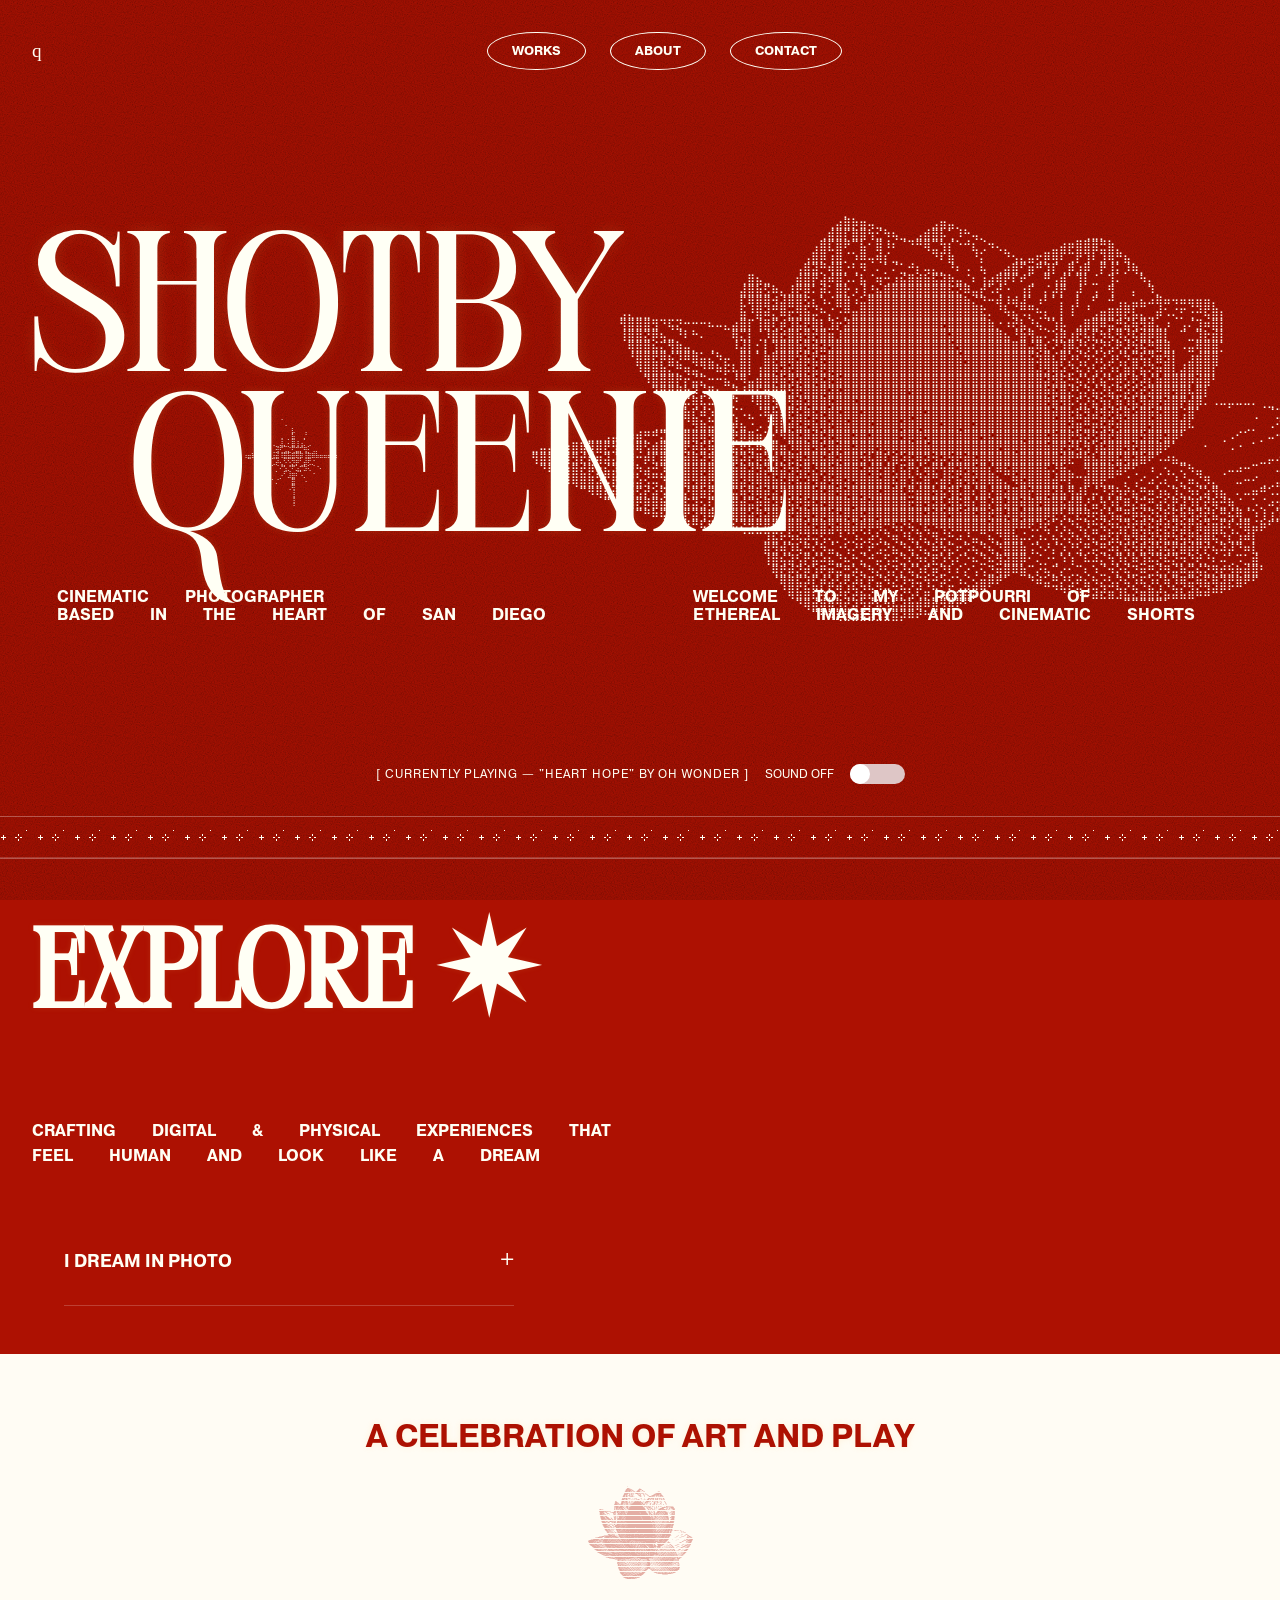
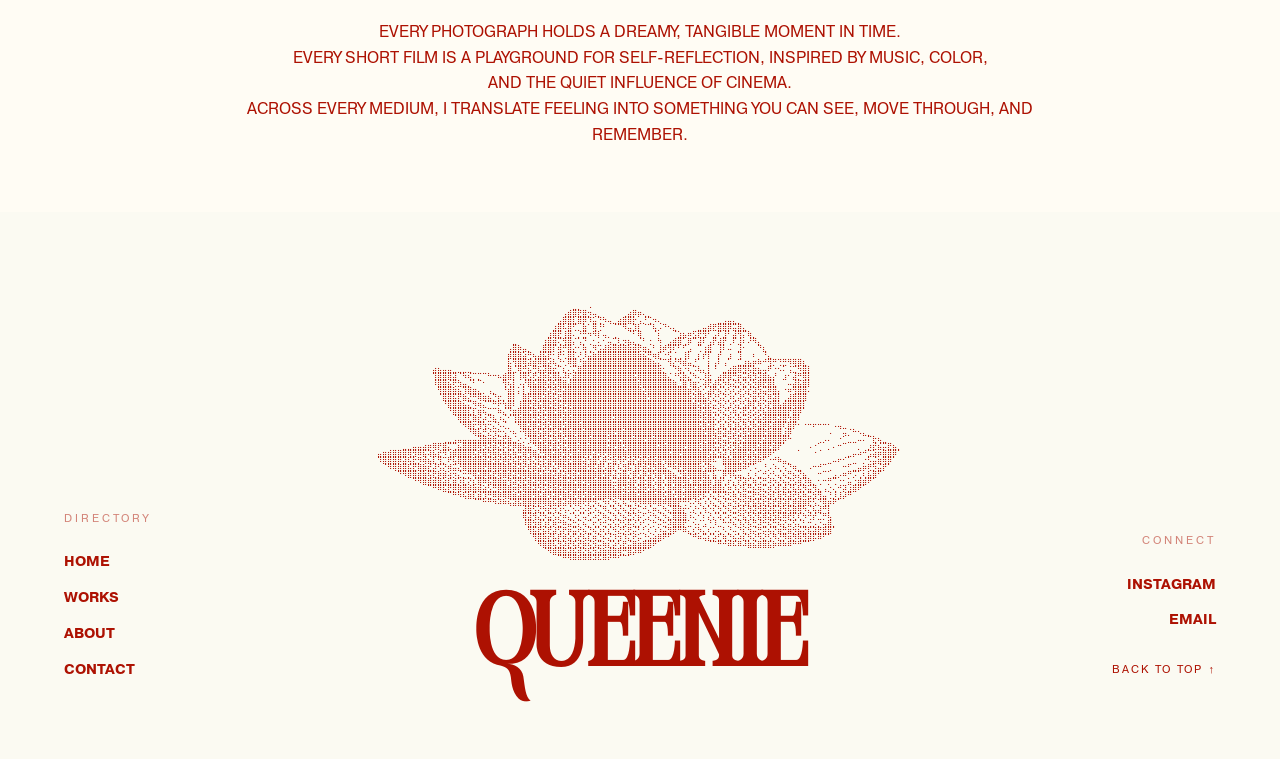
==== commit 08db05df: "finish v1 of photo portfolio yay" ====
--- a/index.html
+++ b/index.html
@@ -3,28 +3,20 @@
   <head>
     <meta charset="UTF-8" />
     <meta name="viewport" content="width=device-width, initial-scale=1.0" />
-    <title>Queenie Lau - Portfolio</title>
+    <title>Shot by Queenie Portfolio</title>
     <link rel="stylesheet" href="styles.css" />
     <script src="js/audio-controller.js" defer></script>
-    <script type="importmap">
-    {
-      "imports": {
-        "three": "https://unpkg.com/three@0.160.0/build/three.module.js",
-        "three/addons/": "https://unpkg.com/three@0.160.0/examples/jsm/"
-      }
-    }
-  </script>
-  <script type="module" src="js/3d-cursor.js"></script>
-  <script src="js/magazine.js"></script>
-  <script src="js/volume-buttons.js"></script>
-  <script src="https://cdn.jsdelivr.net/npm/page-flip@2.0.7/dist/js/page-flip.browser.min.js"></script>
+    <script type="module" src="js/3d-cursor.js"></script>
+    <script src="js/magazine.js"></script>
+    <script src="js/volume-buttons.js"></script>
+    <script src="https://cdn.jsdelivr.net/npm/page-flip@2.0.7/dist/js/page-flip.browser.min.js"></script>
   </head>
   <body>
     <header class="header">
       <nav class="navbar">
-        <div class="logo">qlau</div>
+        <div class="logo">q</div>
         <ul class="nav-links">
-          <li><a href="works.html">Works</a></li>
+          <li><a href="photo.html">Works</a></li>
           <li><a href="about.html">About</a></li>
           <li><a href="contact.html">Contact</a></li>
         </ul>
@@ -36,10 +28,11 @@
         <div class="hero-content">
           <div class="hero-title-with-lotus">
             <div>
-              <h1 class="hero-title">QUEENIE</h1>
-              <div style="position: relative;">
-                <h1 class="hero-title-lau">LAU</h1>
-                <pre class="hero-lotus-top">⠀⠀⠀⠀⠀⠀⠀⠀⠀⠠⠀⠀⠀⠀⠀⠀⠀⠀⠀⠀⠀⠀⠀
+              <h1 class="hero-title">SHOTBY</h1>
+              <div style="position: relative">
+                <h1 class="hero-title-lau">QUEENIE</h1>
+                <pre class="hero-lotus-top">
+⠀⠀⠀⠀⠀⠀⠀⠀⠀⠠⠀⠀⠀⠀⠀⠀⠀⠀⠀⠀⠀⠀⠀
 ⠀⠀⠀⠀⠀⠀⠀⠀⠀⠀⠠⠀⠀⠀⠀⠀⠀⠀⠀⠀⠀⠀⠀⠀
 ⠀⠀⠀⠀⠀⠀⠀⠀⠀⠀⠀⠀⡧⠀⠀⠠⠀⠀⠀⠀⠀⠀⠀⠀
 ⠀⠀⠀⠀⠀⢀⠀⠀⠀⢠⠀⡀⣷⠀⠀⡌⠀⠀⠀⠀⠀⠀⠀⠀
@@ -53,7 +46,8 @@
 ⠀⠀⠀⠀⠀⠀⠀⠀⠀⠀⠀⠠⢻⠀⠀⠀⠀⠀⠀⠀⠀⠀⠀⠀
 ⠀⠀⠀⠀⠀⠀⠀⠀⠀⠀⠀⠀⢸⠀⠀⠀⠀⠀⠀⠀⠀⠀⠀⠀
 ⠀⠀⠀⠀⠀⠀⠀⠀⠀⠀⠀⠀⢸⠀⠀⠀⠀⠀⠀⠀⠀⠀⠀⠀
-⠀⠀⠀⠀⠀⠀⠀⠀⠀⠀⠀⠀⠈⠀⠀⠀⠀⠀⠀</pre>
+⠀⠀⠀⠀⠀⠀⠀⠀⠀⠀⠀⠀⠈⠀⠀⠀⠀⠀⠀</pre
+                >
               </div>
             </div>
             <pre class="hero-lotus">
@@ -96,88 +90,122 @@
 ⠀⠀⠀⠀⠀⠀⠀⠀⠀⠀⠀⠀⠀⠀⠀⠀⠀⠀⠀⠀⠀⠀⠀⠀⠀⠀⠀⠀⠀⠀⠀⠀⠀⠀⠀⠉⠛⠿⢿⣿⣾⣿⣿⣻⣟⣿⡽⠿⠞⠓⠋⠁⠀⠀⠀⠀⠀⠀⠀⠀⠀⠀⠀⠀⠀⠀⠀⠀⠀⠀⠀⠀⠀⠀⠀⠀⠀⠀⠀⠀⠀⠀⠀⠀⠀⠀⠀⠀⠀⠀⠀⠀⠀⠀⠀⠀⠀⠀⠀⠀⠀⠀⠀⠀⠀
 
             </pre>
-
-        </div>
-        <div class="hero-subtitle-container">
-          <h2 class="hero-subtitle">MULTIDISCIPLINARY CREATIVE <br> BASED IN THE HEART OF SAN DIEGO</h2>⠀⠀⠀⠀⠀⠀⠀⠀⠀⠀⠀⠀⠀⠀⠀⠀⠀⠀⠀⠀
-          <h2 class="hero-subtitle" id="subtitle-right">welcome to my potpourri of <br> experimental code, cinematic <br> shorts, and ethereal imagery</h2>
+          </div>
+          <pre class="mobile-lotus" aria-hidden="true">
+⠀⠀⠀⠀⠀⠀⠀⡀⠀⠀⠀⣿⡀⠀⠀⢀⡀⠀⠀⠀⠀⠀⠀⠀
+⠀⠀⠀⡷⢤⠀⡚⠉⠆⣤⣜⣬⢑⣰⡠⠁⠓⡀⣠⣾⠀⠀⠀⠀
+⠀⠀⠀⡎⠁⠸⣀⠀⠸⢙⣿⢫⡿⡝⠃⠀⢀⡆⠀⢁⠀⠀⠀⠀
+⣤⠤⡄⢌⢄⠀⢻⣦⢐⠘⡖⠁⠻⢇⣆⡼⣟⠀⢠⠡⠤⡤⣄⠄
+⠈⠛⠄⠀⠙⠗⣔⡀⢨⠑⣻⣀⡞⢙⠄⢀⡃⠴⠁⢀⠀⠺⠁⠀
+⠀⠀⢀⡤⣷⣤⡤⣌⣐⣋⡱⠚⢊⣙⣒⣁⢤⡴⣶⣁⡁⠀⠀⠀
+⠀⠘⠻⡟⣷⣓⣿⠼⠟⢋⠀⠀⠀⠹⠓⠮⣿⣚⣷⢻⠿⠓⠀⠀
+⠀⠀⠀⠀⠀⠀⠀⠀⠀⠀⠀⡀⠎⠀⠀⠀⠀⠀⠀⠀⠀⠀⠀⠀
+⠀⠀⠀⠀⠀⠀⠀⠀⠀⠀⠀⠈⠀⠀⠀⠀⠀⠀⠀⠀⠀⠀⠀⠀⠀⠀⠀⠀⠀
+</pre
+          >
+          <div class="hero-subtitle-container">
+            <h2 class="hero-subtitle">
+              CINEMATIC PHOTOGRAPHER <br />
+              BASED IN THE HEART OF SAN DIEGO
+            </h2>
+            <h2 class="hero-subtitle" id="subtitle-right">
+              welcome to my potpourri of <br />
+              ethereal imagery and cinematic shorts
+            </h2>
+          </div>
+        </div>
       </section>
 
       <div class="song-container">
         <div class="current-song">
-            <p>[  CURRENTLY PLAYING — "HEART HOPE" BY OH WONDER  ]</p>
-        </div>
-           <div class="sound-off">
-            <p id="status-text">SOUND OFF</p>
+          <p>[ CURRENTLY PLAYING — "HEART HOPE" BY OH WONDER ]</p>
+        </div>
+        <div class="sound-off">
+          <p id="status-text">SOUND OFF</p>
         </div>
         <label class="switch">
-          <input type="checkbox" id="music-toggle">
+          <input type="checkbox" id="music-toggle" />
           <span class="slider round"></span>
         </label>
         <audio id="bg-music" loop>
-            <source src="songs/Oh Wonder - Heart Hope - 10 Years On (Official Audio).mp3" type="audio/mpeg">
+          <source
+            src="songs/Oh Wonder - Heart Hope - 10 Years On (Official Audio).mp3"
+            type="audio/mpeg"
+          />
         </audio>
       </div>
 
-      <div class="divider">
-        <pre>˖ ⊹ ࣪ ˖ ⊹ ࣪ ˖ ⊹ ࣪ ˖ ⊹ ࣪ ˖ ⊹ ࣪ ˖  ⊹ ࣪ ˖ ⊹ ࣪ ˖ ⊹ ࣪  ˖ ⊹ ࣪ ˖ ⊹ ࣪ ˖ ⊹ ࣪ ˖ ⊹ ࣪ ˖ ⊹ ࣪ ˖ ⊹ ࣪ ˖ ⊹ ࣪ ˖ ⊹ ࣪ ˖ ⊹ ࣪ ˖ ⊹ ࣪ ˖ ⊹ ࣪ ˖ ⊹ ࣪ ˖ ⊹ ࣪ ˖ ⊹ ࣪ ˖ ⊹ ࣪ ˖ ⊹ ࣪ ˖ ⊹ ࣪ ˖ ⊹ ࣪ ˖  ⊹ ࣪ ˖ ⊹ ࣪ ˖ ⊹ ࣪ ˖ ⊹ ࣪ ˖ ⊹ ࣪ ˖ ⊹ ࣪ ˖ ⊹ ࣪ ˖ ⊹ ࣪ ˖ ⊹ ࣪ ˖ ⊹ ࣪ ˖ ⊹ ࣪ ˖ ⊹ ࣪ ˖ ⊹ ࣪ ˖ ⊹ ࣪ ˖</pre>
-      </div>
-<section class="featured-work">
-  <div class="featured-work-header">
-    <h2 id="explore">Explore ✷</h2>
-    <p class="hero-subtitle">CRAFTING DIGITAL & PHYSICAL EXPERIENCES THAT <br> FEEL HUMAN AND LOOK LIKE A DREAM</p>
-  </div>
-
-  <div class="split-portfolio-container">
-    
-    <div class="volumes-container">
-      <details class="volume-item">
-        <summary>VOL 1: I DREAM IN CODE <span class="plus-icon">+</span></summary>
-        <div class="volume-content">
-          <p>Three coding experiences centered around themes of self-reflection, connection, and the bridge between digital and physical space</p>
-          <button class="view-btn" data-url="code.html">Open Volume 1</button>
-        </div>
-      </details>
-
-      <details class="volume-item">
-        <summary>VOL 2: I DREAM IN PHOTO <span class="plus-icon">+</span></summary>
-        <div class="volume-content">
-          <p>A collection of ethereal imagery captured across the heart of San Diego and beyond</p>
-          <button class="view-btn" data-url="photo.html">Open Volume 2</button>
-        </div>
-      </details>
-
-      <details class="volume-item">
-        <summary>VOL 3: I DREAM IN VIDEO <span class="plus-icon">+</span></summary>
-        <div class="volume-content">
-          <p>Cinematic shorts exploring life lessons and self reflection</p>
-          <button class="view-btn" data-url="video.html">Open Volume 3</button>
-        </div>
-      </details>
+      <div class="divider" aria-hidden="true">
+        <span class="divider-pattern" data-pattern="˖ ⊹ ࣪ ˖ ⊹ ࣪ "
+          >˖ ⊹ ࣪ ˖ ⊹ ࣪ ˖ ⊹ ࣪ ˖ ⊹ ࣪ ˖ ⊹ ࣪ ˖ ⊹ ࣪</span
+        >
+      </div>
+      <script>
+        (() => {
+          const fillDividers = () => {
+            document.querySelectorAll(".divider-pattern").forEach((divider) => {
+              const pattern = divider.dataset.pattern || "˖ ⊹ ࣪ ˖ ⊹ ࣪ ";
+              const patternWidth = 42;
+              const repeats = Math.ceil(window.innerWidth / patternWidth) + 4;
+              divider.textContent = pattern.repeat(Math.max(repeats, 8));
+            });
+          };
+
+          fillDividers();
+          window.addEventListener("resize", fillDividers);
+          window.addEventListener("orientationchange", fillDividers);
+          document.addEventListener("DOMContentLoaded", fillDividers);
+        })();
+      </script>
+      <section class="featured-work">
+        <div class="featured-work-header">
+          <h2 id="explore">Explore ✷</h2>
+          <p class="hero-subtitle">
+            CRAFTING DIGITAL & PHYSICAL EXPERIENCES THAT <br />
+            FEEL HUMAN AND LOOK LIKE A DREAM
+          </p>
+        </div>
+
+        <div class="split-portfolio-container">
+          <div class="volumes-container">
+            <details class="volume-item">
+              <summary>
+                I DREAM IN PHOTO <span class="plus-icon">+</span>
+              </summary>
+              <div class="volume-content">
+                <p>
+                  A collection of ethereal imagery captured across the heart of
+                  San Diego and beyond
+                </p>
+                <button class="view-btn" data-url="photo.html">
+                  Open Volume 1
+                </button>
+              </div>
+            </details>
+          </div>
+        </div>
+      </section>
+
+      <div class="image-divider-container creative-people-container">
+        <img id="creative-people-bg" src="assets/creative-people-bg.png" alt="Creative people background">
+      </div>
     </div>
 
-    <div class="magazine-viewport">
-      <div id="magazine">
-        <div class="page" data-density="hard"><img src="assets/About.png" alt="Front Cover"></div>
-        <div class="page"><img src="assets/About.png" alt="Page 1"></div>
-        <div class="page"><img src="assets/About.png" alt="Page 2"></div>
-        <div class="page"><img src="assets/About.png" alt="Page 3"></div>
-        <div class="page" data-density="hard"><img src="assets/About.png" alt="Back Cover"></div>
-      </div>
-    </div>
-
-  </div>
-  </section>
-
-    <div class="image-divider-container">
-      <img src="assets/horse.JPG" alt="Divider Image" class="divider-image">
-    </div>
-
-    <div class="celebration-container">
-    <div class="celebration-section">
-      <h1 id="celebration-text">A celebration of code, art, and play</h2>
-
-     <pre class="small-lotus">
+      <div class="celebration-container">
+        <div class="celebration-section">
+          <h1 id="celebration-text">A celebration of art and play</h1>
+            <pre class="mobile-celebration-lotus" aria-hidden="true">
+          ⠀⠀⠀⠀⠀⠀⠀⡀⠀⠀⠀⣿⡀⠀⠀⢀⡀⠀⠀⠀⠀⠀⠀⠀
+          ⠀⠀⠀⡷⢤⠀⡚⠉⠆⣤⣜⣬⢑⣰⡠⠁⠓⡀⣠⣾⠀⠀⠀⠀
+          ⠀⠀⠀⡎⠁⠸⣀⠀⠸⢙⣿⢫⡿⡝⠃⠀⢀⡆⠀⢁⠀⠀⠀⠀
+          ⣤⠤⡄⢌⢄⠀⢻⣦⢐⠘⡖⠁⠻⢇⣆⡼⣟⠀⢠⠡⠤⡤⣄⠄
+          ⠈⠛⠄⠀⠙⠗⣔⡀⢨⠑⣻⣀⡞⢙⠄⢀⡃⠴⠁⢀⠀⠺⠁⠀
+          ⠀⠀⢀⡤⣷⣤⡤⣌⣐⣋⡱⠚⢊⣙⣒⣁⢤⡴⣶⣁⡁⠀⠀⠀
+          ⠀⠘⠻⡟⣷⣓⣿⠼⠟⢋⠀⠀⠀⠹⠓⠮⣿⣚⣷⢻⠿⠓⠀⠀
+          ⠀⠀⠀⠀⠀⠀⠀⠀⠀⠀⠀⡀⠎⠀⠀⠀⠀⠀⠀⠀⠀⠀⠀⠀
+          ⠀⠀⠀⠀⠀⠀⠀⠀⠀⠀⠀⠈⠀⠀⠀⠀⠀⠀⠀⠀⠀⠀⠀⠀⠀⠀⠀⠀⠀
+            </pre>
+          <pre class="small-lotus">
 ⠀⠀⠀⠀⠀⠀⠀⠀⠀⠀⠀⠀⠀⠀⠀⠀⠀⠀⠀⠀⠀⠀⠀⠀⠀⠀⠀⠀⠀⠀⠀⠀⠀⠀⠀⠀⠀⠀⠀⡀⠀⠀⠀⠀⠀⠀⠀⠀⠀⠀⠀⠀⠀⠀⠀⠀⠀⠀⠀⠀⠀⠀⠀⠀⠀⠀⠀⠀⠀⠀⠀⠀⠀⠀⠀⠀⠀⠀⠀⠀⠀⠀⠀⠀⠀⠀⠀⠀⠀⠀⠀⠀⠀⠀⠀⠀⠀⠀⠀⠀⠀⠀⠀⠀⠀
 ⠀⠀⠀⠀⠀⠀⠀⠀⠀⠀⠀⠀⠀⠀⠀⠀⠀⠀⠀⠀⠀⠀⠀⠀⠀⠀⠀⠀⠀⠀⠀⠀⠀⠀⠀⠀⠀⢀⣴⣿⡷⣶⢤⣀⠀⠀⠀⠀⠀⠀⣠⣶⣤⡀⠀⠀⠀⠀⠀⠀⠀⠀⠀⠀⠀⠀⠀⠀⠀⠀⠀⠀⠀⠀⠀⠀⠀⠀⠀⠀⠀⠀⠀⠀⠀⠀⠀⠀⠀⠀⠀⠀⠀⠀⠀⠀⠀⠀⠀⠀⠀⠀⠀⠀⠀
 ⠀⠀⠀⠀⠀⠀⠀⠀⠀⠀⠀⠀⠀⠀⠀⠀⠀⠀⠀⠀⠀⠀⠀⠀⠀⠀⠀⠀⠀⠀⠀⠀⠀⠀⠀⠀⢀⣾⣿⡏⣿⣿⢳⣊⠳⢦⣀⠀⣠⣾⣿⡧⢁⠸⠓⢤⡀⠀⠀⠀⠀⠀⠀⠀⠀⠀⠀⠀⠀⢀⣀⡀⠀⠀⠀⠀⠀⠀⠀⠀⠀⠀⠀⠀⠀⠀⠀⠀⠀⠀⠀⠀⠀⠀⠀⠀⠀⠀⠀⠀⠀⠀⠀⠀⠀
@@ -216,33 +244,37 @@
 ⠀⠀⠀⠀⠀⠀⠀⠀⠀⠀⠀⠀⠀⠀⠀⠀⠀⠀⠀⠀⠀⠀⠀⠀⠀⠀⠀⠀⠀⠀⠀⠀⠀⠙⢿⣾⣿⣷⣻⣞⣽⡳⣞⢯⣳⣮⣽⣷⣾⠿⣿⣻⣿⠟⠋⠀⠀⠀⠀⠀⠀⠀⠀⠀⠀⠀⠀⠀⠀⠀⠀⠀⠀⠀⠉⠉⠉⠉⠉⠁⠀⠀⠀⠀⠀⠀⠀⠀⠀⠀⠀⠀⠀⠀⠀⠀⠀⠀⠀⠀⠀⠀⠀⠀⠀
 ⠀⠀⠀⠀⠀⠀⠀⠀⠀⠀⠀⠀⠀⠀⠀⠀⠀⠀⠀⠀⠀⠀⠀⠀⠀⠀⠀⠀⠀⠀⠀⠀⠀⠀⠀⠉⠛⠿⢿⣿⣾⣿⣿⣻⣟⣿⡽⠿⠞⠓⠋⠁⠀⠀⠀⠀⠀⠀⠀⠀⠀⠀⠀⠀⠀⠀⠀⠀⠀⠀⠀⠀⠀⠀⠀⠀⠀⠀⠀⠀⠀⠀⠀⠀⠀⠀⠀⠀⠀⠀⠀⠀⠀⠀⠀⠀⠀⠀⠀⠀⠀⠀⠀⠀⠀
 
-            </pre>
-      <p id="celebration-content-text">Every line of code designs interactive experiences.<br>
-        Every photograph holds a dreamy, tangible moment in time. <br> Every short film is a playground for self-reflection, inspired by music, color, <br>and the quiet influence of cinema. 
-        <br> Across every medium, I translate feeling into something you can see, move through, and remember.</p>
-    </div>
-    </div>
+            </pre
+          >
+          <p id="celebration-content-text">
+            Every photograph holds a dreamy, tangible moment in time. <br />
+            Every short film is a playground for self-reflection, inspired by
+            music, color, <br />and the quiet influence of cinema. <br />
+            Across every medium, I translate feeling into something you can see,
+            move through, and remember.
+          </p>
+        </div>
+      </div>
 
       <div class="image-divider-container">
-      <img id="creative-people-bg" src="assets/creative-people-bg.png">
-    </div>
+        <img id="creative-people-bg" src="assets/creative-people-bg.png" />
+      </div>
     </main>
 
-<footer class="footer">
-  <div class="footer-container">
-    
-    <div class="footer-column left">
-      <p class="footer-label">DIRECTORY</p>
-      <nav class="footer-nav-links">
-        <a href="index.html">HOME</a>
-        <a href="works.html">WORKS</a>
-        <a href="about.html">ABOUT</a>
-        <a href="contact.html">CONTACT</a>
-      </nav>
-    </div>
-
-    <div class="footer-center">
-      <pre id="footer-lotus" class="ascii-shimmer">
+    <footer class="footer">
+      <div class="footer-container">
+        <div class="footer-column left">
+          <p class="footer-label">DIRECTORY</p>
+          <nav class="footer-nav-links">
+            <a href="index.html">HOME</a>
+            <a href="photo.html">WORKS</a>
+            <a href="about.html">ABOUT</a>
+            <a href="contact.html">CONTACT</a>
+          </nav>
+        </div>
+
+        <div class="footer-center">
+          <pre id="footer-lotus" class="ascii-shimmer">
         ⠀⠀⠀⠀⠀⠀⠀⠀⠀⠀⠀⠀⠀⠀⠀⠀⠀⠀⠀⠀⠀⠀⠀⠀⠀⠀⠀⠀⠀⠀⠀⠀⠀⠀⠀⠀⠀⠀⠀⡀⠀⠀⠀⠀⠀⠀⠀⠀⠀⠀⠀⠀⠀⠀⠀⠀⠀⠀⠀⠀⠀⠀⠀⠀⠀⠀⠀⠀⠀⠀⠀⠀⠀⠀⠀⠀⠀⠀⠀⠀⠀⠀⠀⠀⠀⠀⠀⠀⠀⠀⠀⠀⠀⠀⠀⠀⠀⠀⠀⠀⠀⠀⠀⠀⠀
 ⠀⠀⠀⠀⠀⠀⠀⠀⠀⠀⠀⠀⠀⠀⠀⠀⠀⠀⠀⠀⠀⠀⠀⠀⠀⠀⠀⠀⠀⠀⠀⠀⠀⠀⠀⠀⠀⢀⣴⣿⡷⣶⢤⣀⠀⠀⠀⠀⠀⠀⣠⣶⣤⡀⠀⠀⠀⠀⠀⠀⠀⠀⠀⠀⠀⠀⠀⠀⠀⠀⠀⠀⠀⠀⠀⠀⠀⠀⠀⠀⠀⠀⠀⠀⠀⠀⠀⠀⠀⠀⠀⠀⠀⠀⠀⠀⠀⠀⠀⠀⠀⠀⠀⠀⠀
 ⠀⠀⠀⠀⠀⠀⠀⠀⠀⠀⠀⠀⠀⠀⠀⠀⠀⠀⠀⠀⠀⠀⠀⠀⠀⠀⠀⠀⠀⠀⠀⠀⠀⠀⠀⠀⢀⣾⣿⡏⣿⣿⢳⣊⠳⢦⣀⠀⣠⣾⣿⡧⢁⠸⠓⢤⡀⠀⠀⠀⠀⠀⠀⠀⠀⠀⠀⠀⠀⢀⣀⡀⠀⠀⠀⠀⠀⠀⠀⠀⠀⠀⠀⠀⠀⠀⠀⠀⠀⠀⠀⠀⠀⠀⠀⠀⠀⠀⠀⠀⠀⠀⠀⠀⠀
@@ -280,24 +312,24 @@
 ⠀⠀⠀⠀⠀⠀⠀⠀⠀⠀⠀⠀⠀⠀⠀⠀⠀⠀⠀⠀⠀⠀⠀⠀⠀⠀⠀⠀⠀⠀⠀⠈⢿⣷⣿⣏⢷⣳⡽⣞⡽⣮⣝⢮⣛⣦⡝⣣⢏⡶⣙⣶⣥⣾⣿⡿⠋⠀⠀⠀⠀⠀⠀⠀⠀⠈⠙⠓⠿⠼⣽⣞⣶⣹⣧⣝⣶⣿⣞⣦⣽⣧⣾⠷⠾⠛⠋⠁⠀⠀⠀⠀⠀⠀⠀⠀⠀⠀⠀⠀⠀⠀⠀⠀⠀
 ⠀⠀⠀⠀⠀⠀⠀⠀⠀⠀⠀⠀⠀⠀⠀⠀⠀⠀⠀⠀⠀⠀⠀⠀⠀⠀⠀⠀⠀⠀⠀⠀⠀⠙⢿⣾⣿⣷⣻⣞⣽⡳⣞⢯⣳⣮⣽⣷⣾⠿⣿⣻⣿⠟⠋⠀⠀⠀⠀⠀⠀⠀⠀⠀⠀⠀⠀⠀⠀⠀⠀⠀⠀⠀⠉⠉⠉⠉⠉⠁⠀⠀⠀⠀⠀⠀⠀⠀⠀⠀⠀⠀⠀⠀⠀⠀⠀⠀⠀⠀⠀⠀⠀⠀⠀
 ⠀⠀⠀⠀⠀⠀⠀⠀⠀⠀⠀⠀⠀⠀⠀⠀⠀⠀⠀⠀⠀⠀⠀⠀⠀⠀⠀⠀⠀⠀⠀⠀⠀⠀⠀⠉⠛⠿⢿⣿⣾⣿⣿⣻⣟⣿⡽⠿⠞⠓⠋⠁⠀⠀⠀⠀⠀⠀⠀⠀⠀⠀⠀⠀⠀⠀⠀⠀⠀⠀⠀⠀⠀⠀⠀⠀⠀⠀⠀⠀⠀⠀⠀⠀⠀⠀⠀⠀⠀⠀⠀⠀⠀⠀⠀⠀⠀⠀⠀⠀⠀⠀⠀⠀⠀
-      </pre>
-      <h1 id="footer-logo">QUEENIE</h1>
-    </div>
-
-    <div class="footer-column right">
-      <p class="footer-label">CONNECT</p>
-      <nav class="footer-social-links">
-        <a href="#" target="_blank">INSTAGRAM</a>
-        <a href="#" target="_blank">LINKEDIN</a>
-        <a href="mailto:your@email.com">EMAIL</a>
-      </nav>
-      <p id="back-to-top">
-        <a href="#top">BACK TO TOP <span>↑</span></a>
-      </p>
-    </div>
-
-  </div>
-</footer>
-    
+      </pre
+          >
+          <h1 id="footer-logo">QUEENIE</h1>
+        </div>
+
+        <div class="footer-column right">
+          <p class="footer-label">CONNECT</p>
+          <nav class="footer-social-links">
+            <a href="https://www.instagram.com/shotbyqueenie/" target="_blank"
+              >INSTAGRAM</a
+            >
+            <a href="mailto:shotbyqueenie@gmail.com">EMAIL</a>
+          </nav>
+          <p id="back-to-top">
+            <a href="#top">BACK TO TOP <span>↑</span></a>
+          </p>
+        </div>
+      </div>
+    </footer>
   </body>
 </html>
--- a/styles.css
+++ b/styles.css
@@ -1,23 +1,23 @@
 @font-face {
     font-family: 'Perandory';
-    src: url('/fonts/Perandory-Regular.otf') format('opentype');
+    src: url('fonts/Perandory-Regular.otf') format('opentype');
 }
 
 @font-face {
     font-family: 'Sugar';
-    src: url('/fonts/sugar.otf') format('opentype');
+    src: url('fonts/sugar.otf') format('opentype');
 }
 
 @font-face {
     font-family: 'Pragmatica';
     font-weight: 400;
-    src: url('/fonts/fonnts.com-Pragmatica_Book.otf') format('opentype');
+    src: url('fonts/fonnts.com-Pragmatica_Book.otf') format('opentype');
 }
 
 @font-face {
     font-family: 'Pragmatica';
     font-weight: 700;
-    src: url('/fonts/fonnts.com-Pragmatica_Bold.otf') format('opentype');
+    src: url('fonts/fonnts.com-Pragmatica_Bold.otf') format('opentype');
 }
 
 * {
@@ -46,8 +46,8 @@
 
 :root {
     --primary-red: #AD1102;
-    --secondary-white: #FFFBF7;
-    --text-white: #FFFFFF;
+    --secondary-white: #fbfaf2;
+    --text-white: #fffff5;
     --font-serif: 'Perandory';
     --font-sans: 'Pragmatica', -apple-system, BlinkMacSystemFont, 'Segoe UI', sans-serif;
 }
@@ -75,7 +75,7 @@
     width: 100%;
     height: 100%;
     pointer-events: none;
-    background-image: 
+    background-image:
         url('data:image/svg+xml;charset=utf-8,<svg xmlns="http://www.w3.org/2000/svg" width="100" height="100"><filter id="noise"><feTurbulence type="fractalNoise" baseFrequency="0.9" numOctaves="4" result="noise"/><feColorMatrix in="noise" type="saturate" values="0.3"/></filter><rect width="100" height="100" fill="rgba(0,0,0,0.02)" filter="url(%23noise)"/></svg>');
     z-index: 1;
     mix-blend-mode: multiply;
@@ -163,6 +163,7 @@
     display: flex;
     gap: 2rem;
     align-items: flex-start;
+    position: relative;
 }
 
 .hero-lotus {
@@ -188,7 +189,7 @@
     white-space: pre;
     letter-spacing: 0;
     position: absolute;
-    left: 19%;
+    left: 32%;
     top: -15%;
     overflow: visible;
 }
@@ -218,7 +219,7 @@
 
 .hero-subtitle {
     font-size: 1rem;
-    color: rgba(255, 255, 255, 0.9);
+    color: var(--text-white);
     font-weight: 600;
     letter-spacing: 0;
     word-spacing: 2rem;
@@ -807,25 +808,6 @@
     box-shadow: 0 20px 50px rgba(0, 0, 0, 0.2) !important;
 }
 
-/* Ensure the layout stacks on mobile */
-@media (max-width: 1024px) {
-    .split-portfolio-container {
-        flex-direction: column;
-        align-items: center;
-    }
-
-    .volumes-container {
-        max-width: 100%;
-        width: 100%;
-    }
-
-    .magazine-viewport {
-        width: 100%;
-        min-height: 500px;
-        padding: 50px 0;
-    }
-}
-
 .volume-item {
     border-bottom: 1px solid rgba(255, 255, 255, 0.2);
     padding: 1.5rem 0;
@@ -1153,22 +1135,65 @@
     user-select: none;
 }
 
-/* Responsive adjustments */
-@media (max-width: 768px) {
-    .works-title {
-        font-size: 2.5rem;
-    }
-
-    .works-item:hover {
-        transform: none;
-    }
-}
-
-/* Responsive Design */
+/* --- RESPONSIVE MEDIA QUERIES REVISED --- */
+
+/* Tablet & Smaller Desktop Viewports */
+@media (max-width: 1024px) {
+
+    /* Allow regular cursor indicators on mobile/touch interfaces */
+    html,
+    body,
+    a,
+    button {
+        cursor: auto !important;
+    }
+
+    #cursor-canvas {
+        display: none !important;
+    }
+
+    .hero-title,
+    .hero-title-lau {
+        font-size: 7vw;
+    }
+
+    .split-portfolio-container {
+        flex-direction: column;
+        align-items: center;
+    }
+
+    .volumes-container {
+        max-width: 100%;
+        width: 100%;
+    }
+
+    .magazine-viewport {
+        width: 100%;
+        min-height: 500px;
+        padding: 50px 0;
+    }
+
+    .contact-container {
+        flex-direction: column;
+        font-size: 2rem;
+    }
+
+    #contact-title-together {
+        font-size: 14vw;
+        line-height: 1;
+    }
+}
+
+/* Mobile Devices (max-width: 768px) */
 @media (max-width: 768px) {
     .hero {
         min-height: auto;
-        padding: 2rem 0 0 0;
+        padding: 2rem 0;
+    }
+
+    .hero-content {
+        padding-left: 1rem;
+        padding-right: 1rem;
     }
 
     .hero-title-with-lotus {
@@ -1177,23 +1202,50 @@
     }
 
     .hero-title {
+        font-size: 4rem;
+        line-height: 1.1;
+    }
+
+    .hero-title-lau {
         font-size: 3.5rem;
-    }
-
-    .hero-title-lau {
-        font-size: 3rem;
-        line-height: 0.8;
+        line-height: 1.1;
+        margin-left: 0;
     }
 
     .hero-lotus {
-        font-size: 0.15rem;
+        position: relative;
+        margin-left: 0;
+        top: 0;
+        font-size: 0.5rem;
         max-width: 100%;
         overflow: hidden;
+    }
+
+    .hero-lotus-top {
+        display: none;
+        /* Hide conflicting absolute components */
+    }
+
+    .hero-subtitle-container {
+        flex-direction: column;
+        gap: 1rem;
+        margin: 5% 0;
+    }
+
+    #subtitle-right {
+        text-align: left;
+        margin-right: 0;
     }
 
     .cta-buttons {
         flex-direction: column;
         align-items: center;
+        gap: 1rem;
+    }
+
+    .btn {
+        width: 100%;
+        text-align: center;
     }
 
     .about-content {
@@ -1202,7 +1254,7 @@
     }
 
     .nav-links {
-        gap: 1rem;
+        gap: 0.8rem;
     }
 
     .nav-links a {
@@ -1216,54 +1268,109 @@
         font-size: 2.5rem;
     }
 
-    main {
-        padding: 1.5rem;
-    }
-
     .projects-grid,
     .works-grid {
         grid-template-columns: 1fr;
     }
-}
-
+
+    .divider pre {
+        white-space: pre-wrap;
+        word-wrap: break-word;
+        overflow: hidden;
+    }
+
+    .celebration-container {
+        padding: 2rem 1rem;
+    }
+
+    .celebration-section {
+        margin-top: 2rem;
+    }
+
+    #explore {
+        font-size: 3.5rem;
+        line-height: 1.1;
+    }
+
+    .works-item {
+        flex-direction: column;
+        gap: 0.5rem;
+    }
+
+    .works-title {
+        font-size: 2.5rem;
+    }
+
+    .works-item:hover {
+        transform: none;
+    }
+
+    .works-nav .works-item:hover {
+        transform: none;
+    }
+
+    /* Footer Responsive Grid */
+    .footer {
+        padding: 4rem 1.5rem 2rem 1.5rem;
+    }
+
+    .footer-container {
+        flex-direction: column;
+        align-items: center;
+        gap: 3rem;
+    }
+
+    .footer-column,
+    .footer-column.right {
+        text-align: center;
+        align-items: center;
+        width: 100%;
+    }
+}
+
+/* Small Screens / Mobile Portrait (max-width: 480px) */
 @media (max-width: 480px) {
     .header {
-        padding: 1rem;
+        padding: 1.5rem 1rem;
     }
 
     .navbar {
         flex-direction: column;
-        gap: 1rem;
+        gap: 1.5rem;
     }
 
     .nav-links {
         flex-direction: column;
-        gap: 0.5rem;
+        gap: 0.75rem;
         text-align: center;
-    }
-
-    .hero-title-with-lotus {
-        flex-direction: column;
-        gap: 0.5rem;
+        width: 100%;
+    }
+
+    .nav-links a {
+        display: block;
+        width: 100%;
+        border-radius: 15px;
     }
 
     .hero-title {
+        font-size: 3rem;
+    }
+
+    .hero-title-lau {
         font-size: 2.5rem;
     }
 
-    .hero-title-lau {
-        font-size: 2rem;
-        line-height: 0.8;
-    }
-
-    .hero-lotus {
-        font-size: 0.1rem;
-        max-width: 100%;
-        overflow: hidden;
-    }
-
     .hero-subtitle {
-        font-size: 1rem;
+        font-size: 0.9rem;
+    }
+
+    #celebration-text {
+        font-size: 1.5rem;
+    }
+
+    #celebration-content-text {
+        padding-right: 0;
+        padding-left: 0;
     }
 
     .featured-work h2 {
@@ -1271,6 +1378,360 @@
     }
 
     .works-header h1 {
-        font-size: 3rem;
-    }
-}
+        font-size: 2.5rem;
+    }
+}
+
+/* --- Mobile polish added for cleaner phone layouts --- */
+html {
+    overflow-x: hidden;
+}
+
+img,
+video,
+canvas {
+    max-width: 100%;
+}
+
+pre {
+    max-width: 100%;
+}
+
+.divider {
+    width: 100%;
+    overflow: hidden;
+    border-top: 1px solid rgba(255, 255, 255, 0.3);
+    border-bottom: 1px solid rgba(255, 255, 255, 0.18);
+    padding: 0.75rem 0;
+}
+
+.divider span {
+    display: block;
+    width: 100%;
+    white-space: nowrap;
+    overflow: hidden;
+    text-align: center;
+    font-size: clamp(0.75rem, 1.6vw, 1rem);
+    line-height: 1;
+    letter-spacing: 0.06em;
+}
+
+@media (max-width: 768px) {
+    body {
+        overflow-x: hidden;
+    }
+
+    .header {
+        padding: 1rem;
+    }
+
+    .navbar {
+        gap: 0.75rem;
+        align-items: center;
+    }
+
+    .nav-links {
+        flex-wrap: wrap;
+        gap: 0.5rem;
+        justify-content: flex-end;
+        padding-left: 0;
+    }
+
+    .nav-links a {
+        border-radius: 999px;
+        padding: 0.35rem 0.75rem;
+        font-size: 0.68rem;
+        line-height: 1;
+    }
+
+    .hero {
+        padding: 1.25rem 0 0.5rem;
+        margin-bottom: 1rem;
+    }
+
+    .hero-content {
+        padding: 0 1rem;
+        gap: 1.25rem;
+    }
+
+    .hero-title-with-lotus {
+        display: block;
+    }
+
+    .hero-title,
+    .hero-title-lau {
+        font-size: clamp(3.4rem, 17vw, 5.5rem);
+        line-height: 0.9;
+        letter-spacing: 1px;
+        overflow-wrap: normal;
+    }
+
+    .hero-title-lau {
+        margin-left: 0;
+        margin-top: 0.2rem;
+    }
+
+    .hero-lotus,
+    .hero-lotus-top,
+    .small-lotus,
+    #footer-lotus {
+        display: none !important;
+    }
+
+    .hero-subtitle-container {
+        flex-direction: column;
+        gap: 0.8rem;
+        margin: 0;
+        line-height: 1.25;
+    }
+
+    .hero-subtitle {
+        font-size: 0.78rem;
+        line-height: 1.35;
+        word-spacing: normal;
+        letter-spacing: 0.02em;
+    }
+
+    #subtitle-right {
+        margin-right: 0;
+    }
+
+    .song-container {
+        flex-wrap: wrap;
+        gap: 0.6rem 0.8rem;
+        padding: 0 1rem;
+        margin-bottom: 1rem;
+        text-align: left;
+    }
+
+    .current-song {
+        width: 100%;
+        font-size: 0.68rem;
+        line-height: 1.35;
+    }
+
+    .sound-off {
+        font-size: 0.68rem;
+    }
+
+    .divider {
+        width: 100vw;
+        margin-left: calc(50% - 50vw);
+        padding: 0.65rem 0;
+    }
+
+    .divider span {
+        width: 100vw;
+        padding: 0 0.5rem;
+        font-size: 0.82rem;
+        text-align: left;
+    }
+
+    .featured-work {
+        padding: 1.5rem 1rem 0;
+    }
+
+    .featured-work-header {
+        display: flex;
+        flex-direction: column;
+        gap: 0.75rem;
+    }
+
+    #explore,
+    .featured-work h2 {
+        font-size: clamp(2.6rem, 15vw, 4rem);
+        line-height: 0.95;
+        margin-bottom: 0.75rem;
+    }
+
+    .split-portfolio-container {
+        margin: 1.5rem 0 0;
+        padding: 0;
+        gap: 1rem;
+    }
+
+    .volume-item {
+        padding: 1rem 0;
+    }
+
+    .volume-item summary {
+        font-size: 0.92rem;
+        gap: 1rem;
+    }
+
+    .volume-content {
+        font-size: 0.82rem;
+        line-height: 1.45;
+    }
+
+    .view-btn {
+        width: 100%;
+        margin-top: 1.25rem;
+        padding: 0.8rem 1rem;
+    }
+
+    .image-divider-container {
+        width: 100%;
+        overflow: hidden;
+    }
+
+    .divider-image {
+        width: 100%;
+        max-width: 100%;
+        height: auto;
+        margin-top: 0;
+        margin-bottom: 0;
+        display: block;
+    }
+    
+    .celebration-container {
+        padding: 3rem 1rem;
+    }
+
+    .celebration-section {
+        margin-top: 0;
+        display: block;
+    }
+
+    #celebration-text {
+        margin-top: 0;
+        font-size: clamp(1.5rem, 7vw, 2rem);
+        line-height: 1.1;
+    }
+
+    #celebration-content-text {
+        padding: 0;
+        margin-top: 1rem;
+        font-size: 0.82rem;
+        line-height: 1.5;
+    }
+
+    #celebration-content-text br {
+        display: none;
+    }
+
+    .footer {
+        padding: 3rem 1rem 2rem;
+    }
+
+    .footer-container {
+        gap: 2rem;
+    }
+
+    #footer-logo {
+        font-size: clamp(3rem, 18vw, 5rem);
+    }
+}
+
+@media (max-width: 480px) {
+    .navbar {
+        flex-direction: row;
+        justify-content: space-between;
+    }
+
+    .nav-links {
+        flex-direction: row;
+        width: auto;
+        text-align: right;
+    }
+
+    .nav-links a {
+        display: inline-block;
+        width: auto;
+    }
+
+    .hero-title,
+    .hero-title-lau {
+        font-size: clamp(3rem, 16vw, 4.2rem);
+    }
+
+    .hero-subtitle {
+        font-size: 0.72rem;
+    }
+
+    .divider span {
+        font-size: 0.78rem;
+    }
+}
+
+/* --- Responsive divider + mobile lotus refinement --- */
+.mobile-lotus, .mobile-celebration-lotus {
+    display: none;
+}
+
+.mobile-cele {
+    display: none;
+}
+
+.divider {
+    display: flex;
+    align-items: center;
+    width: 100%;
+    overflow: hidden;
+}
+
+.divider .divider-pattern {
+    display: block;
+    width: 100%;
+    white-space: nowrap;
+    overflow: hidden;
+    text-align: left;
+    line-height: 1;
+}
+
+@media (max-width: 768px) {
+    .divider {
+        width: 100vw;
+        margin-left: calc(50% - 50vw);
+        margin-right: calc(50% - 50vw);
+        padding: 0.65rem 0;
+    }
+
+    .divider .divider-pattern {
+        width: 100vw;
+        min-width: 100vw;
+        padding: 0 0.75rem;
+        font-size: clamp(0.74rem, 3.4vw, 0.92rem);
+        letter-spacing: 0.02em;
+    }
+
+    .mobile-lotus, .mobile-celebration-lotus {
+        display: block;
+        width: min-content;
+        max-width: 100%;
+        margin: 0.75rem auto 0;
+        font-family: monospace;
+        font-size: clamp(0.29rem, 1.45vw, 0.42rem);
+        line-height: 1;
+        letter-spacing: 0;
+        white-space: pre;
+        overflow: hidden;
+        opacity: 0.9;
+        text-align: left;
+    }
+
+    .mobile-celebration-lotus {
+        color: var(--primary-red);
+    }
+
+    .nav-links a {
+        border-radius: 90%;
+    }
+
+    .view-btn,
+    .btn {
+        border-radius: 90%;
+    }
+}
+
+@media (max-width: 480px) {
+    .divider .divider-pattern {
+        font-size: clamp(0.7rem, 3.7vw, 0.86rem);
+        padding: 0 0.6rem;
+    }
+
+    .nav-links a {
+        border-radius: 90%;
+        padding: 0.42rem 0.82rem;
+    }
+}
